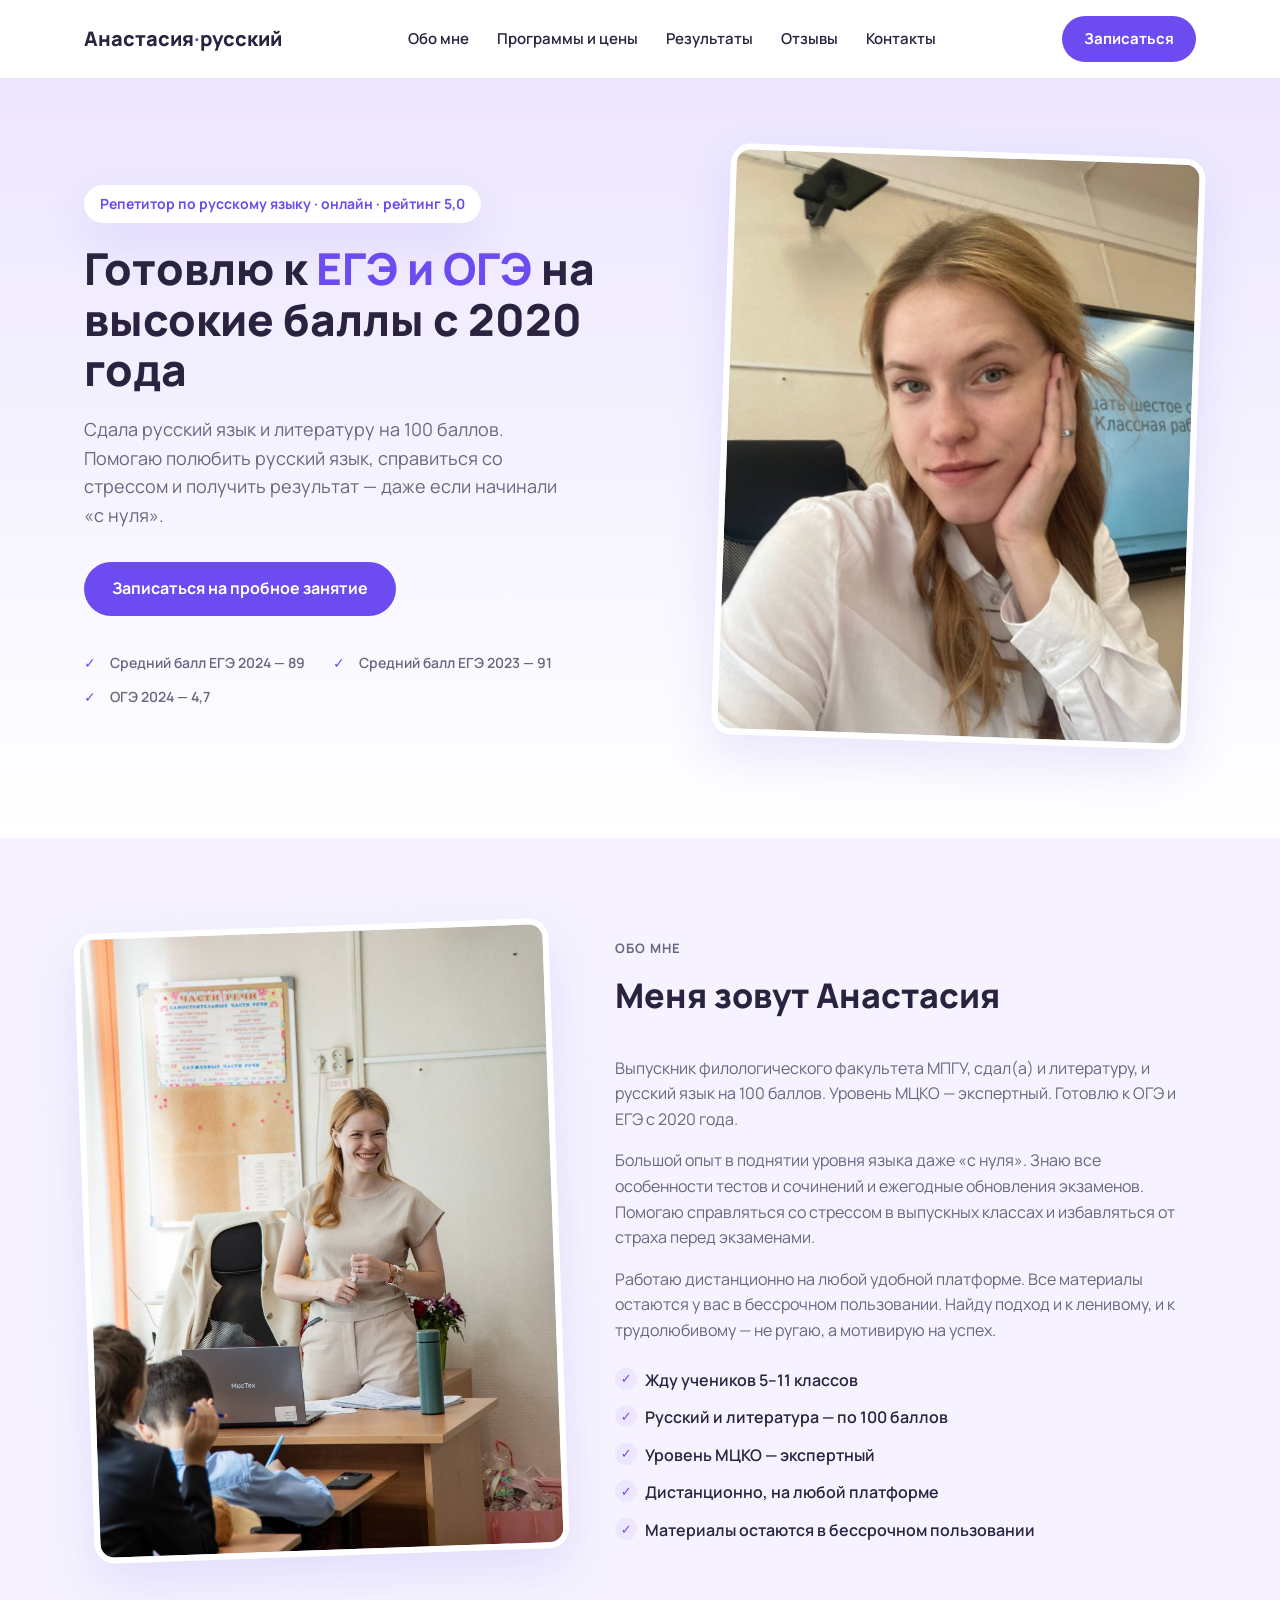
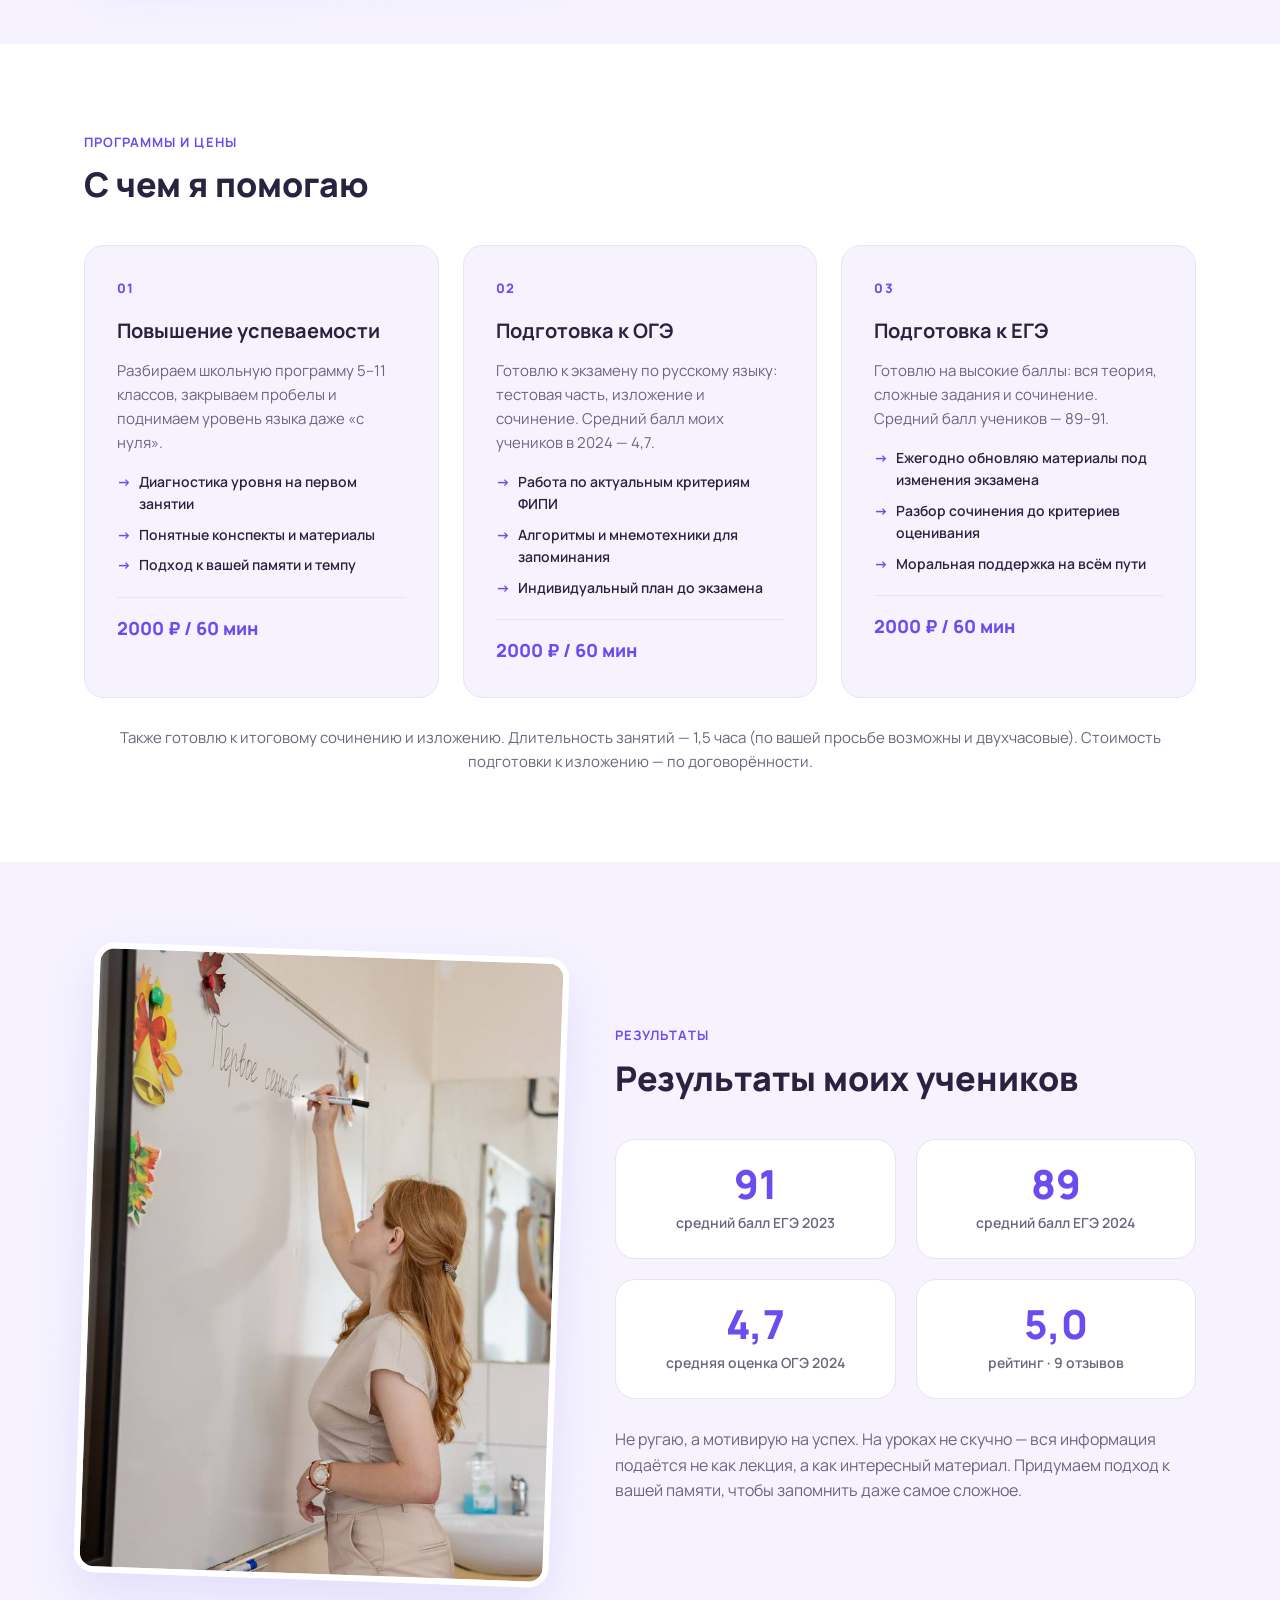
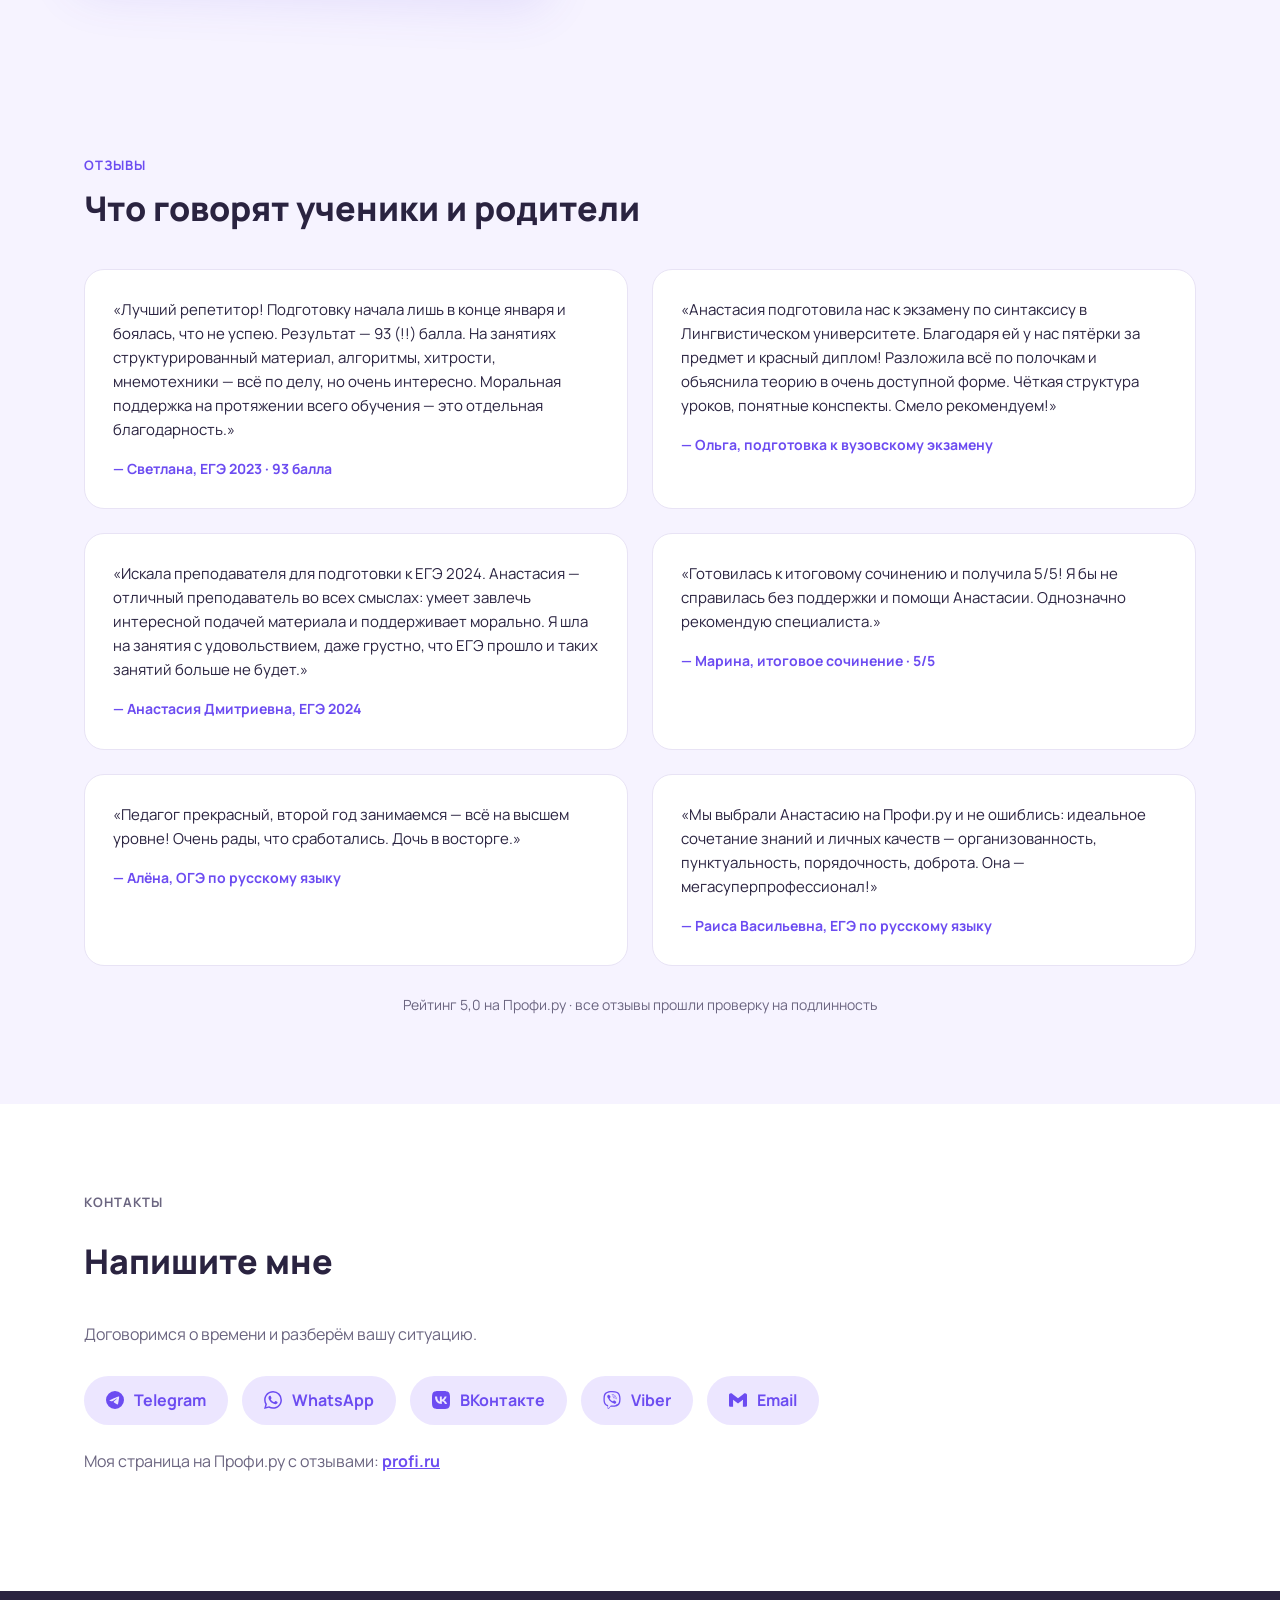
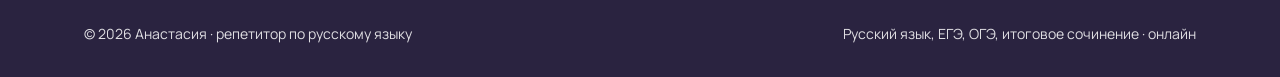
==== index.html @ 27f2a9aa "Replace contact form with messenger links with icons" ====
<!DOCTYPE html>
<html lang="ru">
<head>
  <meta charset="UTF-8">
  <meta name="viewport" content="width=device-width, initial-scale=1.0">
  <title>Анастасия — репетитор по русскому языку онлайн</title>
  <meta name="description" content="Репетитор по русскому языку онлайн. Подготовка к ЕГЭ и ОГЭ, повышение успеваемости, итоговое сочинение. Средний балл учеников на ЕГЭ — 89–91.">
  <link rel="stylesheet" href="style.css">
  <link rel="preconnect" href="https://fonts.googleapis.com">
  <link rel="preconnect" href="https://fonts.gstatic.com" crossorigin>
  <link href="https://fonts.googleapis.com/css2?family=Manrope:wght@400;500;600;700;800&display=swap" rel="stylesheet">
</head>
<body>

  <header class="header">
    <div class="container header__inner">
      <a href="#hero" class="logo">Анастасия<span>·</span>русский</a>
      <nav class="nav">
        <a href="#about" class="nav__link">Обо мне</a>
        <a href="#services" class="nav__link">Программы и цены</a>
        <a href="#results" class="nav__link">Результаты</a>
        <a href="#reviews" class="nav__link">Отзывы</a>
        <a href="#contacts" class="nav__link">Контакты</a>
      </nav>
      <a href="#contacts" class="btn btn--small">Записаться</a>
    </div>
  </header>

  <section class="hero" id="hero">
    <div class="container hero__inner">
      <div class="hero__content">
        <p class="hero__badge">Репетитор по русскому языку · онлайн · рейтинг 5,0</p>
        <h1 class="hero__title">Готовлю к <span>ЕГЭ и ОГЭ</span> на высокие баллы с 2020 года</h1>
        <p class="hero__subtitle">Сдала русский язык и литературу на 100 баллов. Помогаю полюбить русский язык, справиться со стрессом и получить результат — даже если начинали «с нуля».</p>
        <div class="hero__actions">
          <a href="#contacts" class="btn">Записаться на пробное занятие</a>
        </div>
        <ul class="hero__facts">
          <li>Средний балл ЕГЭ 2024 — 89</li>
          <li>Средний балл ЕГЭ 2023 — 91</li>
          <li>ОГЭ 2024 — 4,7</li>
        </ul>
      </div>
      <div class="hero__photo">
        <div class="hero__photo-frame">
          <img src="photo_2025-09-27_08-32-14.jpg" alt="Фото репетитора по русскому языку Анастасии">
        </div>
      </div>
    </div>
  </section>

  <section class="about" id="about">
    <div class="container about__inner">
      <figure class="about__photo">
        <img src="photo_2025-09-18_18-58-26.jpg" alt="Фото репетитора по русскому языку Анастасии">
      </figure>
      <div class="about__text">
        <p class="section-label">Обо мне</p>
        <h2 class="section-title">Меня зовут Анастасия</h2>
        <p>Выпускник филологического факультета МПГУ, сдал(а) и литературу, и русский язык на 100 баллов. Уровень МЦКО — экспертный. Готовлю к ОГЭ и ЕГЭ с 2020 года.</p>
        <p>Большой опыт в поднятии уровня языка даже «с нуля». Знаю все особенности тестов и сочинений и ежегодные обновления экзаменов. Помогаю справляться со стрессом в выпускных классах и избавляться от страха перед экзаменами.</p>
        <p>Работаю дистанционно на любой удобной платформе. Все материалы остаются у вас в бессрочном пользовании. Найду подход и к ленивому, и к трудолюбивому — не ругаю, а мотивирую на успех.</p>
        <ul class="about__list">
          <li>Жду учеников 5–11 классов</li>
          <li>Русский и литература — по 100 баллов</li>
          <li>Уровень МЦКО — экспертный</li>
          <li>Дистанционно, на любой платформе</li>
          <li>Материалы остаются в бессрочном пользовании</li>
        </ul>
      </div>
    </div>
  </section>

  <section class="services" id="services">
    <div class="container">
      <p class="section-label">Программы и цены</p>
      <h2 class="section-title">С чем я помогаю</h2>
      <div class="services__grid">
        <article class="service-card">
          <div class="service-card__num">01</div>
          <h3>Повышение успеваемости</h3>
          <p>Разбираем школьную программу 5–11 классов, закрываем пробелы и поднимаем уровень языка даже «с нуля».</p>
          <ul>
            <li>Диагностика уровня на первом занятии</li>
            <li>Понятные конспекты и материалы</li>
            <li>Подход к вашей памяти и темпу</li>
          </ul>
          <div class="service-card__price">2000 ₽ / 60 мин</div>
        </article>
        <article class="service-card">
          <div class="service-card__num">02</div>
          <h3>Подготовка к ОГЭ</h3>
          <p>Готовлю к экзамену по русскому языку: тестовая часть, изложение и сочинение. Средний балл моих учеников в 2024 — 4,7.</p>
          <ul>
            <li>Работа по актуальным критериям ФИПИ</li>
            <li>Алгоритмы и мнемотехники для запоминания</li>
            <li>Индивидуальный план до экзамена</li>
          </ul>
          <div class="service-card__price">2000 ₽ / 60 мин</div>
        </article>
        <article class="service-card">
          <div class="service-card__num">03</div>
          <h3>Подготовка к ЕГЭ</h3>
          <p>Готовлю на высокие баллы: вся теория, сложные задания и сочинение. Средний балл учеников — 89–91.</p>
          <ul>
            <li>Ежегодно обновляю материалы под изменения экзамена</li>
            <li>Разбор сочинения до критериев оценивания</li>
            <li>Моральная поддержка на всём пути</li>
          </ul>
          <div class="service-card__price">2000 ₽ / 60 мин</div>
        </article>
      </div>
      <p class="services__note">Также готовлю к итоговому сочинению и изложению. Длительность занятий — 1,5 часа (по вашей просьбе возможны и двухчасовые). Стоимость подготовки к изложению — по договорённости.</p>
    </div>
  </section>

  <section class="results" id="results">
    <div class="container results__inner">
      <figure class="results__photo">
        <img src="photo_2025-09-18_18-58-25.jpg" alt="Фото репетитора по русскому языку Анастасии">
      </figure>
      <div class="results__content">
        <p class="section-label">Результаты</p>
        <h2 class="section-title">Результаты моих учеников</h2>
        <div class="results__stats">
          <div class="stat">
            <div class="stat__value">91</div>
            <div class="stat__label">средний балл ЕГЭ 2023</div>
          </div>
          <div class="stat">
            <div class="stat__value">89</div>
            <div class="stat__label">средний балл ЕГЭ 2024</div>
          </div>
          <div class="stat">
            <div class="stat__value">4,7</div>
            <div class="stat__label">средняя оценка ОГЭ 2024</div>
          </div>
          <div class="stat">
            <div class="stat__value">5,0</div>
            <div class="stat__label">рейтинг · 9 отзывов</div>
          </div>
        </div>
        <p class="results__text">Не ругаю, а мотивирую на успех. На уроках не скучно — вся информация подаётся не как лекция, а как интересный материал. Придумаем подход к вашей памяти, чтобы запомнить даже самое сложное.</p>
      </div>
    </div>
  </section>

  <section class="reviews" id="reviews">
    <div class="container">
      <p class="section-label">Отзывы</p>
      <h2 class="section-title">Что говорят ученики и родители</h2>
      <div class="reviews__grid">
        <blockquote class="review">
          <p>«Лучший репетитор! Подготовку начала лишь в конце января и боялась, что не успею. Результат — 93 (!!) балла. На занятиях структурированный материал, алгоритмы, хитрости, мнемотехники — всё по делу, но очень интересно. Моральная поддержка на протяжении всего обучения — это отдельная благодарность.»</p>
          <footer>— Светлана, ЕГЭ 2023 · 93 балла</footer>
        </blockquote>
        <blockquote class="review">
          <p>«Анастасия подготовила нас к экзамену по синтаксису в Лингвистическом университете. Благодаря ей у нас пятёрки за предмет и красный диплом! Разложила всё по полочкам и объяснила теорию в очень доступной форме. Чёткая структура уроков, понятные конспекты. Смело рекомендуем!»</p>
          <footer>— Ольга, подготовка к вузовскому экзамену</footer>
        </blockquote>
        <blockquote class="review">
          <p>«Искала преподавателя для подготовки к ЕГЭ 2024. Анастасия — отличный преподаватель во всех смыслах: умеет завлечь интересной подачей материала и поддерживает морально. Я шла на занятия с удовольствием, даже грустно, что ЕГЭ прошло и таких занятий больше не будет.»</p>
          <footer>— Анастасия Дмитриевна, ЕГЭ 2024</footer>
        </blockquote>
        <blockquote class="review">
          <p>«Готовилась к итоговому сочинению и получила 5/5! Я бы не справилась без поддержки и помощи Анастасии. Однозначно рекомендую специалиста.»</p>
          <footer>— Марина, итоговое сочинение · 5/5</footer>
        </blockquote>
        <blockquote class="review">
          <p>«Педагог прекрасный, второй год занимаемся — всё на высшем уровне! Очень рады, что сработались. Дочь в восторге.»</p>
          <footer>— Алёна, ОГЭ по русскому языку</footer>
        </blockquote>
        <blockquote class="review">
          <p>«Мы выбрали Анастасию на Профи.ру и не ошиблись: идеальное сочетание знаний и личных качеств — организованность, пунктуальность, порядочность, доброта. Она — мегасуперпрофессионал!»</p>
          <footer>— Раиса Васильевна, ЕГЭ по русскому языку</footer>
        </blockquote>
      </div>
      <p class="reviews__note">Рейтинг 5,0 на Профи.ру · все отзывы прошли проверку на подлинность</p>
    </div>
  </section>

  <section class="contacts" id="contacts">
    <div class="container contacts__inner">
      <div class="contacts__info">
        <p class="section-label">Контакты</p>
        <h2 class="section-title">Напишите мне</h2>
        <p>Договоримся о времени и разберём вашу ситуацию.</p>
        <div class="contacts__links">
          <a href="https://t.me/" class="contact-link" target="_blank" rel="noopener">
            <svg class="contact-link__icon" viewBox="0 0 24 24" aria-hidden="true"><path d="M11.944 0A12 12 0 0 0 0 12a12 12 0 0 0 12 12 12 12 0 0 0 12-12A12 12 0 0 0 12 0a12 12 0 0 0-.056 0zm4.962 7.224c.1-.002.321.023.465.14a.506.506 0 0 1 .171.325c.016.093.036.306.02.472-.18 1.898-.962 6.502-1.36 8.627-.168.9-.499 1.201-.82 1.23-.696.065-1.225-.46-1.9-.902-1.056-.693-1.653-1.124-2.678-1.8-1.185-.78-.417-1.21.258-1.91.177-.184 3.247-2.977 3.307-3.23.007-.032.014-.15-.056-.212s-.174-.041-.249-.024c-.106.024-1.793 1.14-5.061 3.345-.48.33-.913.49-1.302.48-.428-.008-1.252-.241-1.865-.44-.752-.245-1.349-.374-1.297-.789.027-.216.325-.437.893-.663 3.498-1.524 5.83-2.529 6.998-3.014 3.332-1.386 4.025-1.627 4.476-1.635z"/></svg>
            Telegram
          </a>
          <a href="https://wa.me/" class="contact-link" target="_blank" rel="noopener">
            <svg class="contact-link__icon" viewBox="0 0 24 24" aria-hidden="true"><path d="M17.472 14.382c-.297-.149-1.758-.867-2.03-.967-.273-.099-.471-.148-.67.15-.197.297-.767.966-.94 1.164-.173.199-.347.223-.644.075-.297-.15-1.255-.463-2.39-1.475-.883-.788-1.48-1.761-1.653-2.059-.173-.297-.018-.458.13-.606.134-.133.298-.347.446-.52.149-.174.198-.298.298-.497.099-.198.05-.371-.025-.52-.075-.149-.669-1.612-.916-2.207-.242-.579-.487-.5-.669-.51-.173-.008-.371-.01-.57-.01-.198 0-.52.074-.792.372-.272.297-1.04 1.016-1.04 2.479 0 1.462 1.065 2.875 1.213 3.074.149.198 2.096 3.2 5.077 4.487.709.306 1.262.489 1.694.625.712.227 1.36.195 1.871.118.571-.085 1.758-.719 2.006-1.413.248-.694.248-1.289.173-1.413-.074-.124-.272-.198-.57-.347m-5.421 7.403h-.004a9.87 9.87 0 0 1-5.031-1.378l-.361-.214-3.741.982.998-3.648-.235-.374a9.86 9.86 0 0 1-1.51-5.26c.001-5.45 4.436-9.884 9.888-9.884 2.64 0 5.122 1.03 6.988 2.898a9.825 9.825 0 0 1 2.893 6.994c-.003 5.45-4.437 9.884-9.885 9.884m8.413-18.297A11.815 11.815 0 0 0 12.05 0C5.495 0 .16 5.335.157 11.892c0 2.096.547 4.142 1.588 5.945L.057 24l6.305-1.654a11.882 11.882 0 0 0 5.683 1.448h.005c6.554 0 11.89-5.335 11.893-11.893a11.821 11.821 0 0 0-3.48-8.413Z"/></svg>
            WhatsApp
          </a>
          <a href="https://vk.me/" class="contact-link" target="_blank" rel="noopener">
            <svg class="contact-link__icon" viewBox="0 0 24 24" aria-hidden="true"><path d="m9.489.004.729-.003h3.564l.73.003.914.01.433.007.418.011.403.014.388.016.374.021.36.025.345.03.333.033c1.74.196 2.933.616 3.833 1.516.9.9 1.32 2.092 1.516 3.833l.034.333.029.346.025.36.02.373.025.588.012.41.013.644.009.915.004.98-.001 3.313-.003.73-.01.914-.007.433-.011.418-.014.403-.016.388-.021.374-.025.36-.03.345-.033.333c-.196 1.74-.616 2.933-1.516 3.833-.9.9-2.092 1.32-3.833 1.516l-.333.034-.346.029-.36.025-.373.02-.588.025-.41.012-.644.013-.915.009-.98.004-3.313-.001-.73-.003-.914-.01-.433-.007-.418-.011-.403-.014-.388-.016-.374-.021-.36-.025-.345-.03-.333-.033c-1.74-.196-2.933-.616-3.833-1.516-.9-.9-1.32-2.092-1.516-3.833l-.034-.333-.029-.346-.025-.36-.02-.373-.025-.588-.012-.41-.013-.644-.009-.915-.004-.98.001-3.313.003-.73.01-.914.007-.433.011-.418.014-.403.016-.388.021-.374.025-.36.03-.345.033-.333c.196-1.74.616-2.933 1.516-3.833.9-.9 2.092-1.32 3.833-1.516l.333-.034.346-.029.36-.025.373-.02.588-.025.41-.012.644-.013.915-.009ZM6.79 7.3H4.05c.13 6.24 3.25 9.99 8.72 9.99h.31v-3.57c2.01.2 3.53 1.67 4.14 3.57h2.84c-.78-2.84-2.83-4.41-4.11-5.01 1.28-.74 3.08-2.54 3.51-4.98h-2.58c-.56 1.98-2.22 3.78-3.8 3.95V7.3H10.5v6.92c-1.6-.4-3.62-2.34-3.71-6.92Z"/></svg>
            ВКонтакте
          </a>
          <a href="https://viber.click/" class="contact-link" target="_blank" rel="noopener">
            <svg class="contact-link__icon" viewBox="0 0 24 24" aria-hidden="true"><path d="M11.4 0C9.473.028 5.333.344 3.02 2.467 1.302 4.187.696 6.7.633 9.817.57 12.933.488 18.776 6.12 20.36h.003l-.004 2.416s-.037.977.61 1.177c.777.242 1.234-.5 1.98-1.302.407-.44.972-1.084 1.397-1.58 3.85.326 6.812-.416 7.15-.525.776-.252 5.176-.816 5.892-6.657.74-6.02-.36-9.83-2.34-11.546-.596-.55-3.006-2.3-8.375-2.323 0 0-.395-.025-1.037-.017zm.058 1.693c.545-.004.88.017.88.017 4.542.02 6.717 1.388 7.222 1.846 1.675 1.435 2.53 4.868 1.906 9.897v.002c-.604 4.878-4.174 5.184-4.832 5.395-.28.09-2.882.737-6.153.524 0 0-2.436 2.94-3.197 3.704-.12.12-.26.167-.352.144-.13-.033-.166-.188-.165-.414l.02-4.018c-4.762-1.32-4.485-6.292-4.43-8.895.054-2.604.543-4.738 1.996-6.173 1.96-1.773 5.474-2.018 7.11-2.03zm.38 2.602c-.167 0-.303.135-.304.302 0 .167.133.303.3.305 1.624.01 2.946.537 4.028 1.592 1.073 1.046 1.62 2.468 1.633 4.334.002.167.14.3.307.3.166-.002.3-.138.3-.304-.014-1.984-.618-3.596-1.816-4.764-1.19-1.16-2.692-1.753-4.447-1.765zm-3.96.695c-.19-.032-.4.005-.616.117l-.01.002c-.43.247-.816.562-1.146.932-.002.004-.006.004-.008.008-.267.323-.42.638-.46.948-.008.046-.01.093-.007.14 0 .136.022.27.065.4l.013.01c.135.48.473 1.276 1.205 2.604.42.768.903 1.5 1.446 2.186.27.344.56.673.87.984l.132.132c.31.308.64.6.984.87.686.543 1.418 1.027 2.186 1.447 1.328.733 2.126 1.07 2.604 1.206l.01.014c.13.042.265.064.402.063.046.002.092 0 .138-.008.31-.036.627-.19.948-.46.004 0 .003-.002.008-.005.37-.33.683-.72.93-1.148l.003-.01c.225-.432.15-.842-.18-1.12-.004 0-.698-.58-1.037-.83-.36-.255-.73-.492-1.113-.71-.51-.285-1.032-.106-1.248.174l-.447.564c-.23.283-.657.246-.657.246-3.12-.796-3.955-3.955-3.955-3.955s-.037-.426.248-.656l.563-.448c.277-.215.456-.737.17-1.248-.217-.383-.454-.756-.71-1.115-.25-.34-.826-1.033-.83-1.035-.137-.165-.31-.265-.502-.297zm4.49.88c-.158.002-.29.124-.3.282-.01.167.115.312.282.324 1.16.085 2.017.466 2.645 1.15.63.688.93 1.524.906 2.57-.002.168.13.306.3.31.166.003.305-.13.31-.297.025-1.175-.334-2.193-1.067-2.994-.74-.81-1.777-1.253-3.05-1.346h-.024zm.463 1.63c-.16.002-.29.127-.3.287-.008.167.12.31.288.32.523.028.875.175 1.113.422.24.245.388.62.416 1.164.01.167.15.295.318.287.167-.008.295-.15.287-.317-.03-.644-.215-1.178-.58-1.557-.367-.378-.893-.574-1.52-.607h-.018z"/></svg>
            Viber
          </a>
          <a href="mailto:" class="contact-link">
            <svg class="contact-link__icon" viewBox="0 0 24 24" aria-hidden="true"><path d="M24 5.457v13.909c0 .904-.732 1.636-1.636 1.636h-3.819V11.73L12 16.64l-6.545-4.91v9.273H1.636A1.636 1.636 0 0 1 0 19.366V5.457c0-2.023 2.309-3.178 3.927-1.964L5.455 4.64 12 9.548l6.545-4.91 1.528-1.145C21.69 2.28 24 3.434 24 5.457z"/></svg>
            Email
          </a>
        </div>
        <p class="contacts__profi">Моя страница на Профи.ру с отзывами: <a href="#" target="_blank" rel="noopener">profi.ru</a></p>
      </div>
    </div>
  </section>

  <footer class="footer">
    <div class="container footer__inner">
      <p>© 2026 Анастасия · репетитор по русскому языку</p>
      <p>Русский язык, ЕГЭ, ОГЭ, итоговое сочинение · онлайн</p>
    </div>
  </footer>

</body>
</html>
---- style.css ----
:root {
  --bg: #ffffff;
  --bg-soft: #f6f3ff;
  --ink: #2a2340;
  --muted: #6b6580;
  --accent: #6c4cf1;
  --accent-dark: #5a3fe0;
  --accent-soft: #ece6ff;
  --line: #e8e3f5;
  --radius: 20px;
  --shadow: 0 20px 50px rgba(90, 63, 224, 0.12);
}

* {
  margin: 0;
  padding: 0;
  box-sizing: border-box;
}

html {
  scroll-behavior: smooth;
}

body {
  font-family: "Manrope", system-ui, sans-serif;
  color: var(--ink);
  background: var(--bg);
  line-height: 1.6;
  -webkit-font-smoothing: antialiased;
}

.container {
  max-width: 1160px;
  margin: 0 auto;
  padding: 0 24px;
}

/* ---------- Buttons ---------- */

.btn {
  display: inline-block;
  background: var(--accent);
  color: #fff;
  text-decoration: none;
  font-weight: 700;
  font-size: 16px;
  padding: 14px 28px;
  border-radius: 999px;
  border: none;
  cursor: pointer;
  transition: background 0.2s ease, transform 0.2s ease;
}

.btn:hover {
  background: var(--accent-dark);
  transform: translateY(-2px);
}

.btn--small {
  padding: 11px 22px;
  font-size: 15px;
}

.btn--ghost {
  background: transparent;
  color: var(--accent);
  box-shadow: inset 0 0 0 2px var(--accent);
}

.btn--ghost:hover {
  background: var(--accent-soft);
}

/* ---------- Header ---------- */

.header {
  position: sticky;
  top: 0;
  z-index: 100;
  background: rgba(255, 255, 255, 0.9);
  backdrop-filter: blur(10px);
  border-bottom: 1px solid var(--line);
}

.header__inner {
  display: flex;
  align-items: center;
  justify-content: space-between;
  gap: 24px;
  padding-top: 16px;
  padding-bottom: 16px;
}

.logo {
  font-weight: 800;
  font-size: 20px;
  text-decoration: none;
  color: var(--ink);
}

.logo span {
  color: var(--accent);
}

.nav {
  display: flex;
  gap: 28px;
}

.nav__link {
  text-decoration: none;
  color: var(--ink);
  font-weight: 600;
  font-size: 15px;
  transition: color 0.2s ease;
}

.nav__link:hover {
  color: var(--accent);
}

/* ---------- Hero ---------- */

.hero {
  padding: 72px 0 96px;
  background: linear-gradient(180deg, var(--accent-soft) 0%, var(--bg) 100%);
  overflow: hidden;
}

.hero__inner {
  display: grid;
  grid-template-columns: 1.1fr 0.9fr;
  gap: 56px;
  align-items: center;
}

.hero__badge {
  display: inline-block;
  background: #fff;
  color: var(--accent);
  font-weight: 700;
  font-size: 14px;
  padding: 8px 16px;
  border-radius: 999px;
  margin-bottom: 20px;
  box-shadow: var(--shadow);
}

.hero__title {
  font-size: 44px;
  line-height: 1.15;
  font-weight: 800;
  margin-bottom: 20px;
}

.hero__title span {
  color: var(--accent);
}

.hero__subtitle {
  font-size: 18px;
  color: var(--muted);
  max-width: 480px;
  margin-bottom: 32px;
}

.hero__actions {
  display: flex;
  gap: 16px;
  flex-wrap: wrap;
  margin-bottom: 36px;
}

.hero__facts {
  list-style: none;
  display: flex;
  flex-wrap: wrap;
  gap: 12px 28px;
}

.hero__facts li {
  font-size: 14px;
  font-weight: 600;
  color: var(--muted);
  position: relative;
  padding-left: 26px;
}

.hero__facts li::before {
  content: "✓";
  position: absolute;
  left: 0;
  color: var(--accent);
  font-weight: 800;
}

.hero__photo-frame {
  border-radius: var(--radius);
  overflow: hidden;
  box-shadow: var(--shadow);
  border: 6px solid #fff;
  transform: rotate(2deg);
}

.hero__photo-frame img {
  display: block;
  width: 100%;
  height: 100%;
  object-fit: cover;
  aspect-ratio: 4 / 5;
}

/* ---------- Sections ---------- */

section {
  padding: 88px 0;
}

.section-label {
  color: var(--accent);
  font-weight: 700;
  text-transform: uppercase;
  letter-spacing: 0.08em;
  font-size: 13px;
  margin-bottom: 12px;
}

.section-title {
  font-size: 34px;
  font-weight: 800;
  line-height: 1.2;
  margin-bottom: 40px;
}

/* ---------- About ---------- */

.about {
  background: var(--bg-soft);
}

.about__inner {
  display: grid;
  grid-template-columns: 0.9fr 1.1fr;
  gap: 56px;
  align-items: center;
}

.about__photo {
  margin: 0;
  border-radius: var(--radius);
  overflow: hidden;
  box-shadow: var(--shadow);
  border: 6px solid #fff;
  transform: rotate(-2deg);
}

.about__photo img {
  display: block;
  width: 100%;
  height: 100%;
  object-fit: cover;
  aspect-ratio: 3 / 4;
}

.about__text p {
  color: var(--muted);
  margin-bottom: 16px;
  max-width: 640px;
}

.about__list {
  list-style: none;
  margin-top: 24px;
  display: grid;
  gap: 12px;
}

.about__list li {
  font-weight: 600;
  position: relative;
  padding-left: 30px;
}

.about__list li::before {
  content: "✓";
  position: absolute;
  left: 0;
  top: 0;
  width: 22px;
  height: 22px;
  border-radius: 50%;
  background: var(--accent-soft);
  color: var(--accent);
  font-weight: 800;
  font-size: 13px;
  display: flex;
  align-items: center;
  justify-content: center;
}

/* ---------- Services ---------- */

.services__grid {
  display: grid;
  grid-template-columns: repeat(3, 1fr);
  gap: 24px;
}

.service-card {
  background: var(--bg-soft);
  border: 1px solid var(--line);
  border-radius: var(--radius);
  padding: 32px;
  transition: transform 0.25s ease, box-shadow 0.25s ease;
}

.service-card:hover {
  transform: translateY(-6px);
  box-shadow: var(--shadow);
}

.service-card__num {
  font-size: 13px;
  font-weight: 800;
  color: var(--accent);
  letter-spacing: 0.1em;
  margin-bottom: 16px;
}

.service-card h3 {
  font-size: 20px;
  margin-bottom: 12px;
}

.service-card p {
  color: var(--muted);
  font-size: 15px;
  margin-bottom: 16px;
}

.service-card ul {
  list-style: none;
  display: grid;
  gap: 8px;
}

.service-card ul li {
  font-size: 14px;
  font-weight: 600;
  color: var(--ink);
  padding-left: 22px;
  position: relative;
}

.service-card ul li::before {
  content: "→";
  position: absolute;
  left: 0;
  color: var(--accent);
  font-weight: 800;
}

.service-card__price {
  margin-top: 20px;
  padding-top: 16px;
  border-top: 1px solid var(--line);
  font-size: 18px;
  font-weight: 800;
  color: var(--accent);
}

.services__note {
  margin-top: 28px;
  color: var(--muted);
  font-size: 15px;
  text-align: center;
}

/* ---------- Results ---------- */

.results {
  background: var(--bg-soft);
}

.results__inner {
  display: grid;
  grid-template-columns: 0.9fr 1.1fr;
  gap: 56px;
  align-items: center;
}

.results__photo {
  margin: 0;
  border-radius: var(--radius);
  overflow: hidden;
  box-shadow: var(--shadow);
  border: 6px solid #fff;
  transform: rotate(2deg);
}

.results__photo img {
  display: block;
  width: 100%;
  height: 100%;
  object-fit: cover;
  aspect-ratio: 3 / 4;
}

.results__stats {
  display: grid;
  grid-template-columns: repeat(2, 1fr);
  gap: 20px;
  margin-bottom: 28px;
}

.stat {
  background: #fff;
  border: 1px solid var(--line);
  border-radius: var(--radius);
  padding: 24px;
  text-align: center;
}

.stat__value {
  font-size: 40px;
  font-weight: 800;
  color: var(--accent);
  line-height: 1;
  margin-bottom: 8px;
}

.stat__label {
  font-size: 14px;
  font-weight: 600;
  color: var(--muted);
}

.results__text {
  color: var(--muted);
  max-width: 560px;
}

/* ---------- How ---------- */

.how__grid {
  display: grid;
  grid-template-columns: repeat(4, 1fr);
  gap: 24px;
}

.how__step {
  text-align: center;
  padding: 32px 20px;
  border-radius: var(--radius);
  border: 1px solid var(--line);
  transition: box-shadow 0.25s ease;
}

.how__step:hover {
  box-shadow: var(--shadow);
}

.how__icon {
  width: 56px;
  height: 56px;
  margin: 0 auto 20px;
  border-radius: 50%;
  background: var(--accent-soft);
  color: var(--accent);
  font-weight: 800;
  font-size: 20px;
  display: flex;
  align-items: center;
  justify-content: center;
}

.how__step h3 {
  font-size: 18px;
  margin-bottom: 10px;
}

.how__step p {
  color: var(--muted);
  font-size: 14px;
}

/* ---------- Gallery ---------- */

.gallery__grid {
  display: grid;
  grid-template-columns: repeat(3, 1fr);
  gap: 24px;
}

/* ---------- Reviews ---------- */

.reviews {
  background: var(--bg-soft);
}

.reviews__grid {
  display: grid;
  grid-template-columns: repeat(2, 1fr);
  gap: 24px;
}

.review {
  background: #fff;
  border-radius: var(--radius);
  padding: 28px;
  border: 1px solid var(--line);
}

.review p {
  font-size: 15px;
  margin-bottom: 16px;
}

.review footer {
  font-size: 14px;
  font-weight: 700;
  color: var(--accent);
}

.reviews__note {
  margin-top: 28px;
  color: var(--muted);
  font-size: 14px;
  text-align: center;
}

/* ---------- Contacts ---------- */

.contacts__inner {
  display: grid;
  grid-template-columns: 1fr;
  gap: 56px;
  align-items: start;
}

.contacts__info p {
  color: var(--muted);
  margin-bottom: 28px;
}

.contacts__links {
  display: flex;
  flex-wrap: wrap;
  gap: 14px;
}

.contact-link {
  display: inline-flex;
  align-items: center;
  gap: 10px;
  text-decoration: none;
  color: var(--accent);
  font-weight: 700;
  padding: 12px 22px;
  border-radius: 999px;
  background: var(--accent-soft);
  transition: background 0.2s ease;
}

.contact-link__icon {
  width: 18px;
  height: 18px;
  fill: currentColor;
  flex-shrink: 0;
}

.contact-link:hover {
  background: var(--line);
}

.contacts__profi {
  margin-top: 24px;
}

.contacts__profi a {
  color: var(--accent);
  font-weight: 700;
}

/* ---------- Footer ---------- */

.footer {
  background: var(--ink);
  color: #fff;
  padding: 32px 0;
}

.footer__inner {
  display: flex;
  justify-content: space-between;
  gap: 12px;
  flex-wrap: wrap;
  font-size: 14px;
  opacity: 0.85;
}

/* ---------- Responsive ---------- */

@media (max-width: 1024px) {
  .hero__inner,
  .about__inner,
  .results__inner,
  .contacts__inner {
    grid-template-columns: 1fr;
    gap: 40px;
  }

  .hero__photo-frame,
  .about__photo,
  .results__photo {
    max-width: 420px;
    margin: 0 auto;
  }

  .services__grid,
  .reviews__grid {
    grid-template-columns: 1fr;
  }

  .how__grid {
    grid-template-columns: repeat(2, 1fr);
  }
}

@media (max-width: 768px) {
  .nav {
    display: none;
  }

  .hero {
    padding: 48px 0 64px;
  }

  .hero__title {
    font-size: 32px;
  }

  section {
    padding: 64px 0;
  }

  .section-title {
    font-size: 28px;
  }

  .how__grid {
    grid-template-columns: 1fr;
  }

  .results__stats {
    grid-template-columns: 1fr 1fr;
  }
}
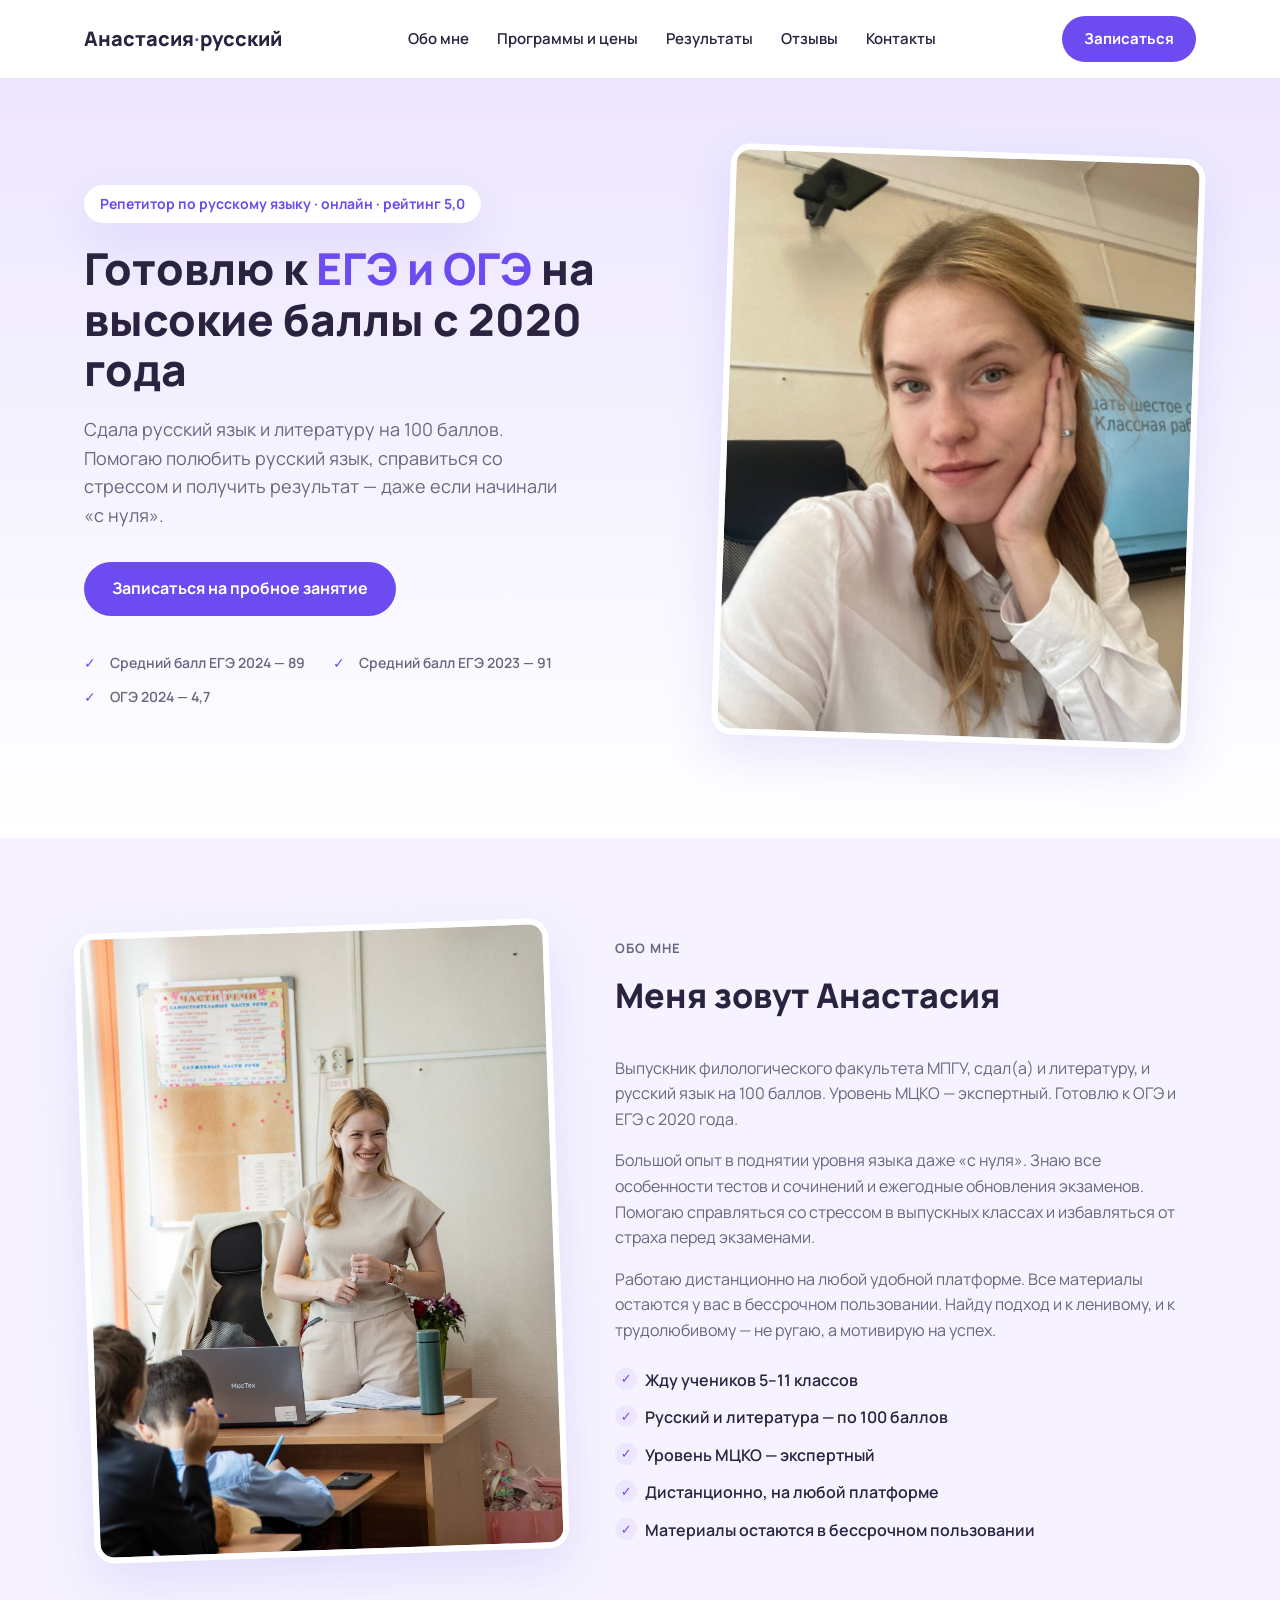
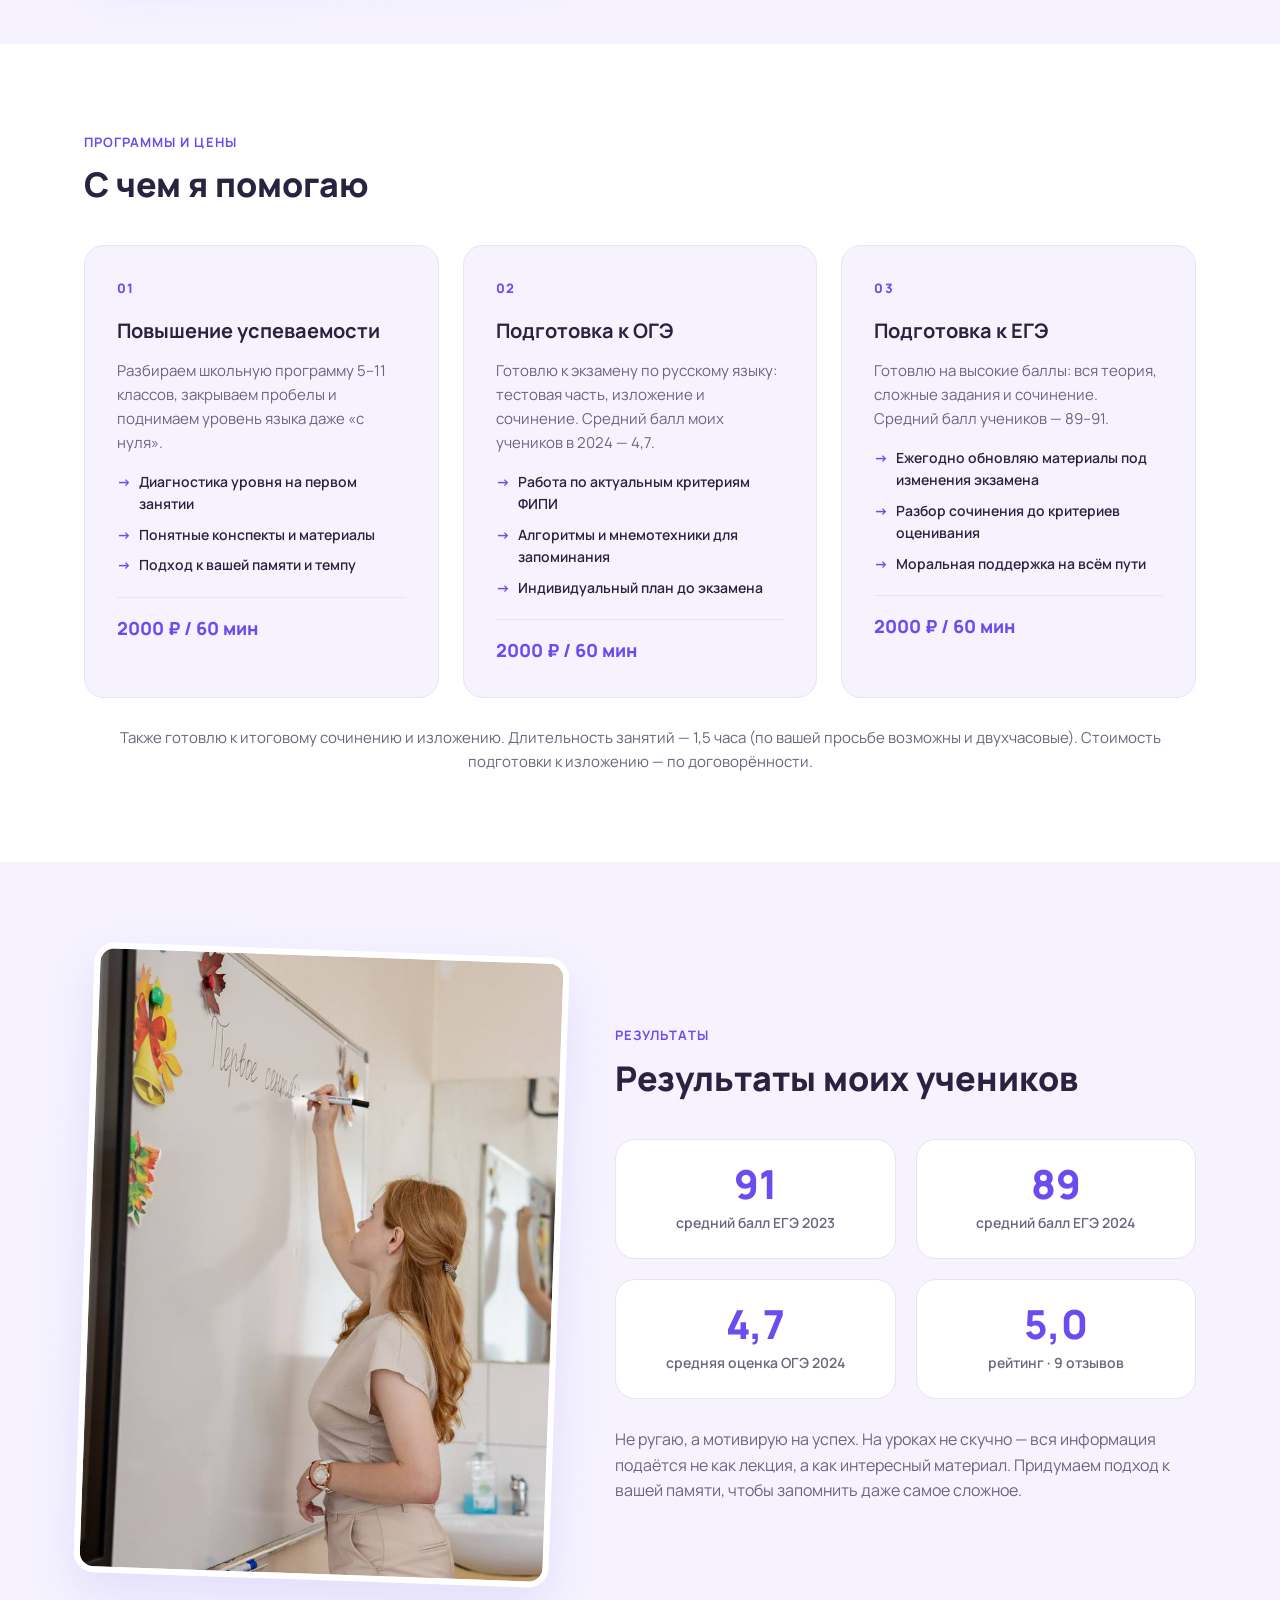
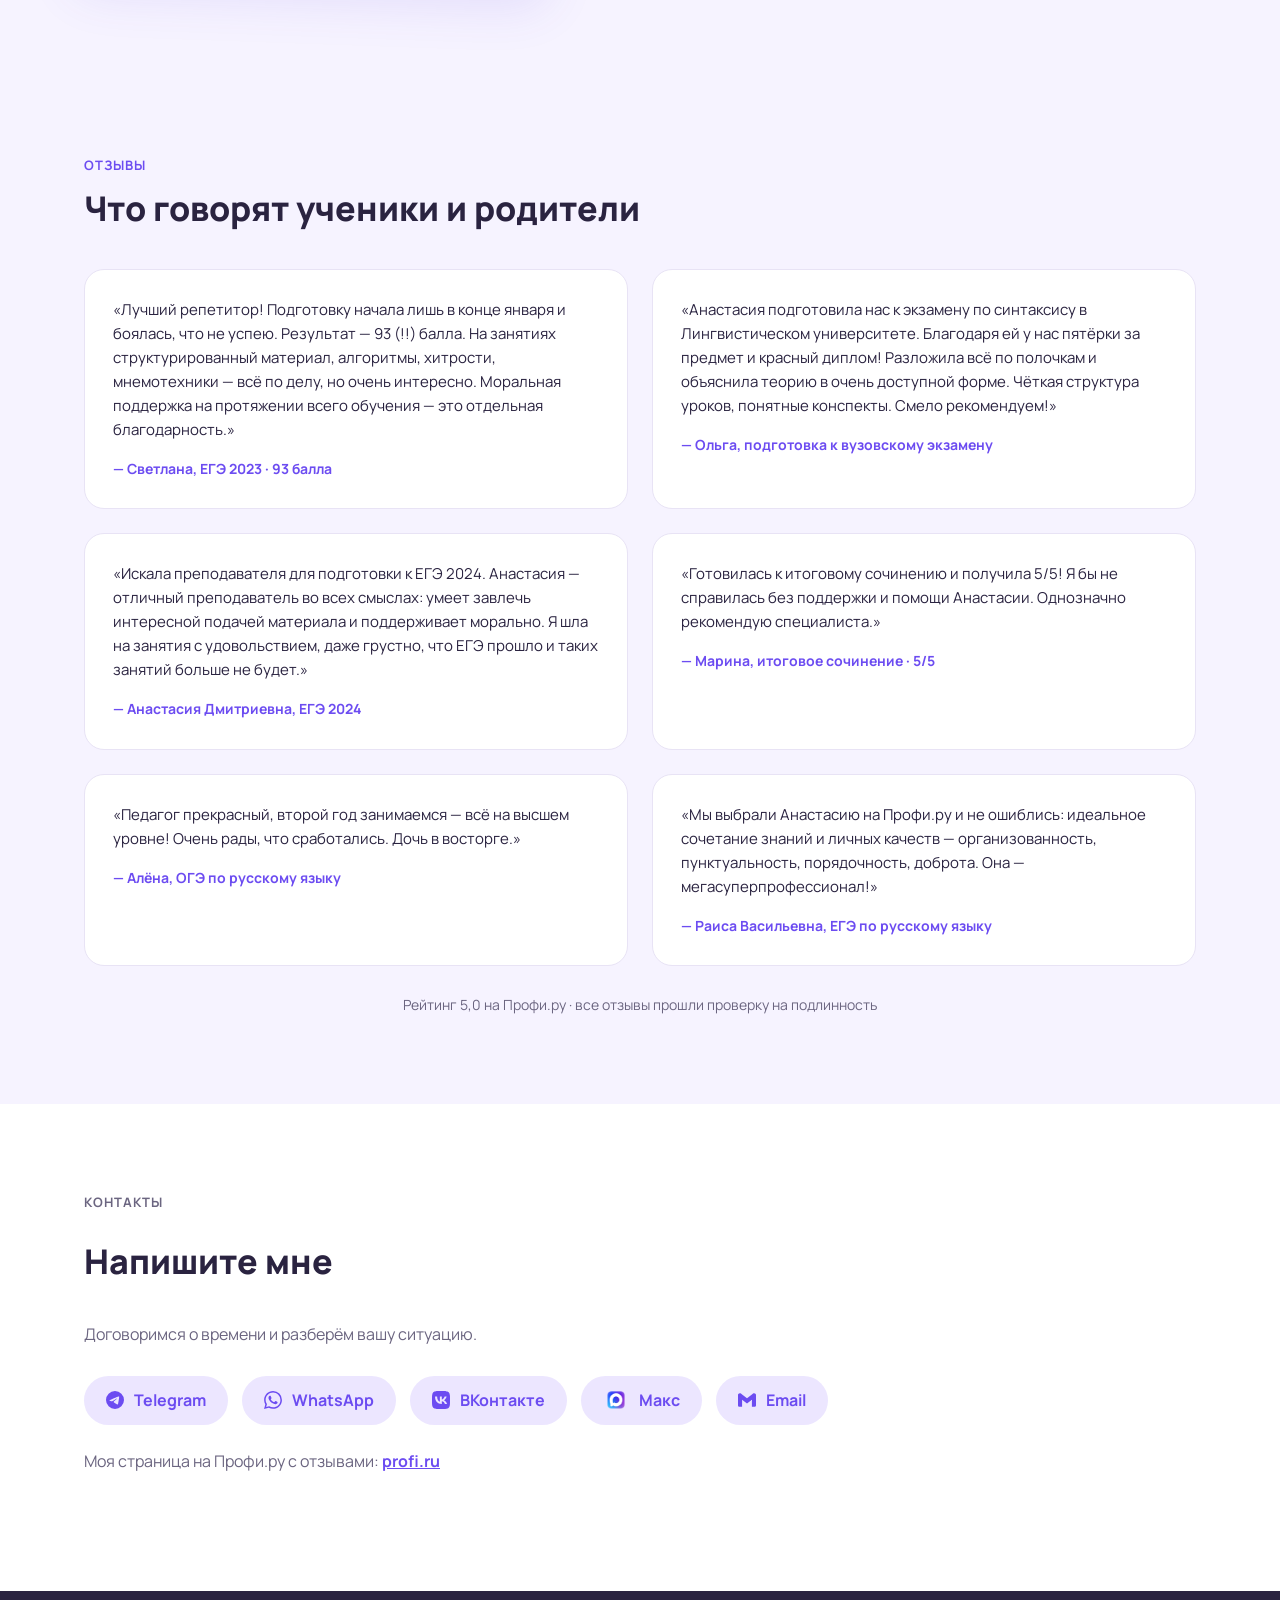
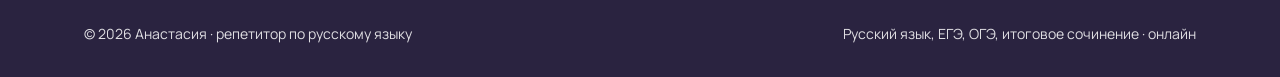
==== commit 434cf3f2: "Replace Viber with Max messenger, harden icon rendering" ====
--- a/index.html
+++ b/index.html
@@ -187,23 +187,23 @@
         <p>Договоримся о времени и разберём вашу ситуацию.</p>
         <div class="contacts__links">
           <a href="https://t.me/" class="contact-link" target="_blank" rel="noopener">
-            <svg class="contact-link__icon" viewBox="0 0 24 24" aria-hidden="true"><path d="M11.944 0A12 12 0 0 0 0 12a12 12 0 0 0 12 12 12 12 0 0 0 12-12A12 12 0 0 0 12 0a12 12 0 0 0-.056 0zm4.962 7.224c.1-.002.321.023.465.14a.506.506 0 0 1 .171.325c.016.093.036.306.02.472-.18 1.898-.962 6.502-1.36 8.627-.168.9-.499 1.201-.82 1.23-.696.065-1.225-.46-1.9-.902-1.056-.693-1.653-1.124-2.678-1.8-1.185-.78-.417-1.21.258-1.91.177-.184 3.247-2.977 3.307-3.23.007-.032.014-.15-.056-.212s-.174-.041-.249-.024c-.106.024-1.793 1.14-5.061 3.345-.48.33-.913.49-1.302.48-.428-.008-1.252-.241-1.865-.44-.752-.245-1.349-.374-1.297-.789.027-.216.325-.437.893-.663 3.498-1.524 5.83-2.529 6.998-3.014 3.332-1.386 4.025-1.627 4.476-1.635z"/></svg>
+            <svg class="contact-link__icon" width="18" height="18" fill="currentColor" viewBox="0 0 24 24" aria-hidden="true"><path d="M11.944 0A12 12 0 0 0 0 12a12 12 0 0 0 12 12 12 12 0 0 0 12-12A12 12 0 0 0 12 0a12 12 0 0 0-.056 0zm4.962 7.224c.1-.002.321.023.465.14a.506.506 0 0 1 .171.325c.016.093.036.306.02.472-.18 1.898-.962 6.502-1.36 8.627-.168.9-.499 1.201-.82 1.23-.696.065-1.225-.46-1.9-.902-1.056-.693-1.653-1.124-2.678-1.8-1.185-.78-.417-1.21.258-1.91.177-.184 3.247-2.977 3.307-3.23.007-.032.014-.15-.056-.212s-.174-.041-.249-.024c-.106.024-1.793 1.14-5.061 3.345-.48.33-.913.49-1.302.48-.428-.008-1.252-.241-1.865-.44-.752-.245-1.349-.374-1.297-.789.027-.216.325-.437.893-.663 3.498-1.524 5.83-2.529 6.998-3.014 3.332-1.386 4.025-1.627 4.476-1.635z"/></svg>
             Telegram
           </a>
           <a href="https://wa.me/" class="contact-link" target="_blank" rel="noopener">
-            <svg class="contact-link__icon" viewBox="0 0 24 24" aria-hidden="true"><path d="M17.472 14.382c-.297-.149-1.758-.867-2.03-.967-.273-.099-.471-.148-.67.15-.197.297-.767.966-.94 1.164-.173.199-.347.223-.644.075-.297-.15-1.255-.463-2.39-1.475-.883-.788-1.48-1.761-1.653-2.059-.173-.297-.018-.458.13-.606.134-.133.298-.347.446-.52.149-.174.198-.298.298-.497.099-.198.05-.371-.025-.52-.075-.149-.669-1.612-.916-2.207-.242-.579-.487-.5-.669-.51-.173-.008-.371-.01-.57-.01-.198 0-.52.074-.792.372-.272.297-1.04 1.016-1.04 2.479 0 1.462 1.065 2.875 1.213 3.074.149.198 2.096 3.2 5.077 4.487.709.306 1.262.489 1.694.625.712.227 1.36.195 1.871.118.571-.085 1.758-.719 2.006-1.413.248-.694.248-1.289.173-1.413-.074-.124-.272-.198-.57-.347m-5.421 7.403h-.004a9.87 9.87 0 0 1-5.031-1.378l-.361-.214-3.741.982.998-3.648-.235-.374a9.86 9.86 0 0 1-1.51-5.26c.001-5.45 4.436-9.884 9.888-9.884 2.64 0 5.122 1.03 6.988 2.898a9.825 9.825 0 0 1 2.893 6.994c-.003 5.45-4.437 9.884-9.885 9.884m8.413-18.297A11.815 11.815 0 0 0 12.05 0C5.495 0 .16 5.335.157 11.892c0 2.096.547 4.142 1.588 5.945L.057 24l6.305-1.654a11.882 11.882 0 0 0 5.683 1.448h.005c6.554 0 11.89-5.335 11.893-11.893a11.821 11.821 0 0 0-3.48-8.413Z"/></svg>
+            <svg class="contact-link__icon" width="18" height="18" fill="currentColor" viewBox="0 0 24 24" aria-hidden="true"><path d="M17.472 14.382c-.297-.149-1.758-.867-2.03-.967-.273-.099-.471-.148-.67.15-.197.297-.767.966-.94 1.164-.173.199-.347.223-.644.075-.297-.15-1.255-.463-2.39-1.475-.883-.788-1.48-1.761-1.653-2.059-.173-.297-.018-.458.13-.606.134-.133.298-.347.446-.52.149-.174.198-.298.298-.497.099-.198.05-.371-.025-.52-.075-.149-.669-1.612-.916-2.207-.242-.579-.487-.5-.669-.51-.173-.008-.371-.01-.57-.01-.198 0-.52.074-.792.372-.272.297-1.04 1.016-1.04 2.479 0 1.462 1.065 2.875 1.213 3.074.149.198 2.096 3.2 5.077 4.487.709.306 1.262.489 1.694.625.712.227 1.36.195 1.871.118.571-.085 1.758-.719 2.006-1.413.248-.694.248-1.289.173-1.413-.074-.124-.272-.198-.57-.347m-5.421 7.403h-.004a9.87 9.87 0 0 1-5.031-1.378l-.361-.214-3.741.982.998-3.648-.235-.374a9.86 9.86 0 0 1-1.51-5.26c.001-5.45 4.436-9.884 9.888-9.884 2.64 0 5.122 1.03 6.988 2.898a9.825 9.825 0 0 1 2.893 6.994c-.003 5.45-4.437 9.884-9.885 9.884m8.413-18.297A11.815 11.815 0 0 0 12.05 0C5.495 0 .16 5.335.157 11.892c0 2.096.547 4.142 1.588 5.945L.057 24l6.305-1.654a11.882 11.882 0 0 0 5.683 1.448h.005c6.554 0 11.89-5.335 11.893-11.893a11.821 11.821 0 0 0-3.48-8.413Z"/></svg>
             WhatsApp
           </a>
           <a href="https://vk.me/" class="contact-link" target="_blank" rel="noopener">
-            <svg class="contact-link__icon" viewBox="0 0 24 24" aria-hidden="true"><path d="m9.489.004.729-.003h3.564l.73.003.914.01.433.007.418.011.403.014.388.016.374.021.36.025.345.03.333.033c1.74.196 2.933.616 3.833 1.516.9.9 1.32 2.092 1.516 3.833l.034.333.029.346.025.36.02.373.025.588.012.41.013.644.009.915.004.98-.001 3.313-.003.73-.01.914-.007.433-.011.418-.014.403-.016.388-.021.374-.025.36-.03.345-.033.333c-.196 1.74-.616 2.933-1.516 3.833-.9.9-2.092 1.32-3.833 1.516l-.333.034-.346.029-.36.025-.373.02-.588.025-.41.012-.644.013-.915.009-.98.004-3.313-.001-.73-.003-.914-.01-.433-.007-.418-.011-.403-.014-.388-.016-.374-.021-.36-.025-.345-.03-.333-.033c-1.74-.196-2.933-.616-3.833-1.516-.9-.9-1.32-2.092-1.516-3.833l-.034-.333-.029-.346-.025-.36-.02-.373-.025-.588-.012-.41-.013-.644-.009-.915-.004-.98.001-3.313.003-.73.01-.914.007-.433.011-.418.014-.403.016-.388.021-.374.025-.36.03-.345.033-.333c.196-1.74.616-2.933 1.516-3.833.9-.9 2.092-1.32 3.833-1.516l.333-.034.346-.029.36-.025.373-.02.588-.025.41-.012.644-.013.915-.009ZM6.79 7.3H4.05c.13 6.24 3.25 9.99 8.72 9.99h.31v-3.57c2.01.2 3.53 1.67 4.14 3.57h2.84c-.78-2.84-2.83-4.41-4.11-5.01 1.28-.74 3.08-2.54 3.51-4.98h-2.58c-.56 1.98-2.22 3.78-3.8 3.95V7.3H10.5v6.92c-1.6-.4-3.62-2.34-3.71-6.92Z"/></svg>
+            <svg class="contact-link__icon" width="18" height="18" fill="currentColor" viewBox="0 0 24 24" aria-hidden="true"><path d="m9.489.004.729-.003h3.564l.73.003.914.01.433.007.418.011.403.014.388.016.374.021.36.025.345.03.333.033c1.74.196 2.933.616 3.833 1.516.9.9 1.32 2.092 1.516 3.833l.034.333.029.346.025.36.02.373.025.588.012.41.013.644.009.915.004.98-.001 3.313-.003.73-.01.914-.007.433-.011.418-.014.403-.016.388-.021.374-.025.36-.03.345-.033.333c-.196 1.74-.616 2.933-1.516 3.833-.9.9-2.092 1.32-3.833 1.516l-.333.034-.346.029-.36.025-.373.02-.588.025-.41.012-.644.013-.915.009-.98.004-3.313-.001-.73-.003-.914-.01-.433-.007-.418-.011-.403-.014-.388-.016-.374-.021-.36-.025-.345-.03-.333-.033c-1.74-.196-2.933-.616-3.833-1.516-.9-.9-1.32-2.092-1.516-3.833l-.034-.333-.029-.346-.025-.36-.02-.373-.025-.588-.012-.41-.013-.644-.009-.915-.004-.98.001-3.313.003-.73.01-.914.007-.433.011-.418.014-.403.016-.388.021-.374.025-.36.03-.345.033-.333c.196-1.74.616-2.933 1.516-3.833.9-.9 2.092-1.32 3.833-1.516l.333-.034.346-.029.36-.025.373-.02.588-.025.41-.012.644-.013.915-.009ZM6.79 7.3H4.05c.13 6.24 3.25 9.99 8.72 9.99h.31v-3.57c2.01.2 3.53 1.67 4.14 3.57h2.84c-.78-2.84-2.83-4.41-4.11-5.01 1.28-.74 3.08-2.54 3.51-4.98h-2.58c-.56 1.98-2.22 3.78-3.8 3.95V7.3H10.5v6.92c-1.6-.4-3.62-2.34-3.71-6.92Z"/></svg>
             ВКонтакте
           </a>
-          <a href="https://viber.click/" class="contact-link" target="_blank" rel="noopener">
-            <svg class="contact-link__icon" viewBox="0 0 24 24" aria-hidden="true"><path d="M11.4 0C9.473.028 5.333.344 3.02 2.467 1.302 4.187.696 6.7.633 9.817.57 12.933.488 18.776 6.12 20.36h.003l-.004 2.416s-.037.977.61 1.177c.777.242 1.234-.5 1.98-1.302.407-.44.972-1.084 1.397-1.58 3.85.326 6.812-.416 7.15-.525.776-.252 5.176-.816 5.892-6.657.74-6.02-.36-9.83-2.34-11.546-.596-.55-3.006-2.3-8.375-2.323 0 0-.395-.025-1.037-.017zm.058 1.693c.545-.004.88.017.88.017 4.542.02 6.717 1.388 7.222 1.846 1.675 1.435 2.53 4.868 1.906 9.897v.002c-.604 4.878-4.174 5.184-4.832 5.395-.28.09-2.882.737-6.153.524 0 0-2.436 2.94-3.197 3.704-.12.12-.26.167-.352.144-.13-.033-.166-.188-.165-.414l.02-4.018c-4.762-1.32-4.485-6.292-4.43-8.895.054-2.604.543-4.738 1.996-6.173 1.96-1.773 5.474-2.018 7.11-2.03zm.38 2.602c-.167 0-.303.135-.304.302 0 .167.133.303.3.305 1.624.01 2.946.537 4.028 1.592 1.073 1.046 1.62 2.468 1.633 4.334.002.167.14.3.307.3.166-.002.3-.138.3-.304-.014-1.984-.618-3.596-1.816-4.764-1.19-1.16-2.692-1.753-4.447-1.765zm-3.96.695c-.19-.032-.4.005-.616.117l-.01.002c-.43.247-.816.562-1.146.932-.002.004-.006.004-.008.008-.267.323-.42.638-.46.948-.008.046-.01.093-.007.14 0 .136.022.27.065.4l.013.01c.135.48.473 1.276 1.205 2.604.42.768.903 1.5 1.446 2.186.27.344.56.673.87.984l.132.132c.31.308.64.6.984.87.686.543 1.418 1.027 2.186 1.447 1.328.733 2.126 1.07 2.604 1.206l.01.014c.13.042.265.064.402.063.046.002.092 0 .138-.008.31-.036.627-.19.948-.46.004 0 .003-.002.008-.005.37-.33.683-.72.93-1.148l.003-.01c.225-.432.15-.842-.18-1.12-.004 0-.698-.58-1.037-.83-.36-.255-.73-.492-1.113-.71-.51-.285-1.032-.106-1.248.174l-.447.564c-.23.283-.657.246-.657.246-3.12-.796-3.955-3.955-3.955-3.955s-.037-.426.248-.656l.563-.448c.277-.215.456-.737.17-1.248-.217-.383-.454-.756-.71-1.115-.25-.34-.826-1.033-.83-1.035-.137-.165-.31-.265-.502-.297zm4.49.88c-.158.002-.29.124-.3.282-.01.167.115.312.282.324 1.16.085 2.017.466 2.645 1.15.63.688.93 1.524.906 2.57-.002.168.13.306.3.31.166.003.305-.13.31-.297.025-1.175-.334-2.193-1.067-2.994-.74-.81-1.777-1.253-3.05-1.346h-.024zm.463 1.63c-.16.002-.29.127-.3.287-.008.167.12.31.288.32.523.028.875.175 1.113.422.24.245.388.62.416 1.164.01.167.15.295.318.287.167-.008.295-.15.287-.317-.03-.644-.215-1.178-.58-1.557-.367-.378-.893-.574-1.52-.607h-.018z"/></svg>
-            Viber
+          <a href="https://max.ru/" class="contact-link" target="_blank" rel="noopener">
+            <img class="contact-link__logo" src="big_logo_fab6eaa89b.png" alt="Макс">
+            Макс
           </a>
           <a href="mailto:" class="contact-link">
-            <svg class="contact-link__icon" viewBox="0 0 24 24" aria-hidden="true"><path d="M24 5.457v13.909c0 .904-.732 1.636-1.636 1.636h-3.819V11.73L12 16.64l-6.545-4.91v9.273H1.636A1.636 1.636 0 0 1 0 19.366V5.457c0-2.023 2.309-3.178 3.927-1.964L5.455 4.64 12 9.548l6.545-4.91 1.528-1.145C21.69 2.28 24 3.434 24 5.457z"/></svg>
+            <svg class="contact-link__icon" width="18" height="18" fill="currentColor" viewBox="0 0 24 24" aria-hidden="true"><path d="M24 5.457v13.909c0 .904-.732 1.636-1.636 1.636h-3.819V11.73L12 16.64l-6.545-4.91v9.273H1.636A1.636 1.636 0 0 1 0 19.366V5.457c0-2.023 2.309-3.178 3.927-1.964L5.455 4.64 12 9.548l6.545-4.91 1.528-1.145C21.69 2.28 24 3.434 24 5.457z"/></svg>
             Email
           </a>
         </div>
--- a/style.css
+++ b/style.css
@@ -569,6 +569,12 @@
   flex-shrink: 0;
 }
 
+.contact-link__logo {
+  height: 18px;
+  width: auto;
+  flex-shrink: 0;
+}
+
 .contact-link:hover {
   background: var(--line);
 }
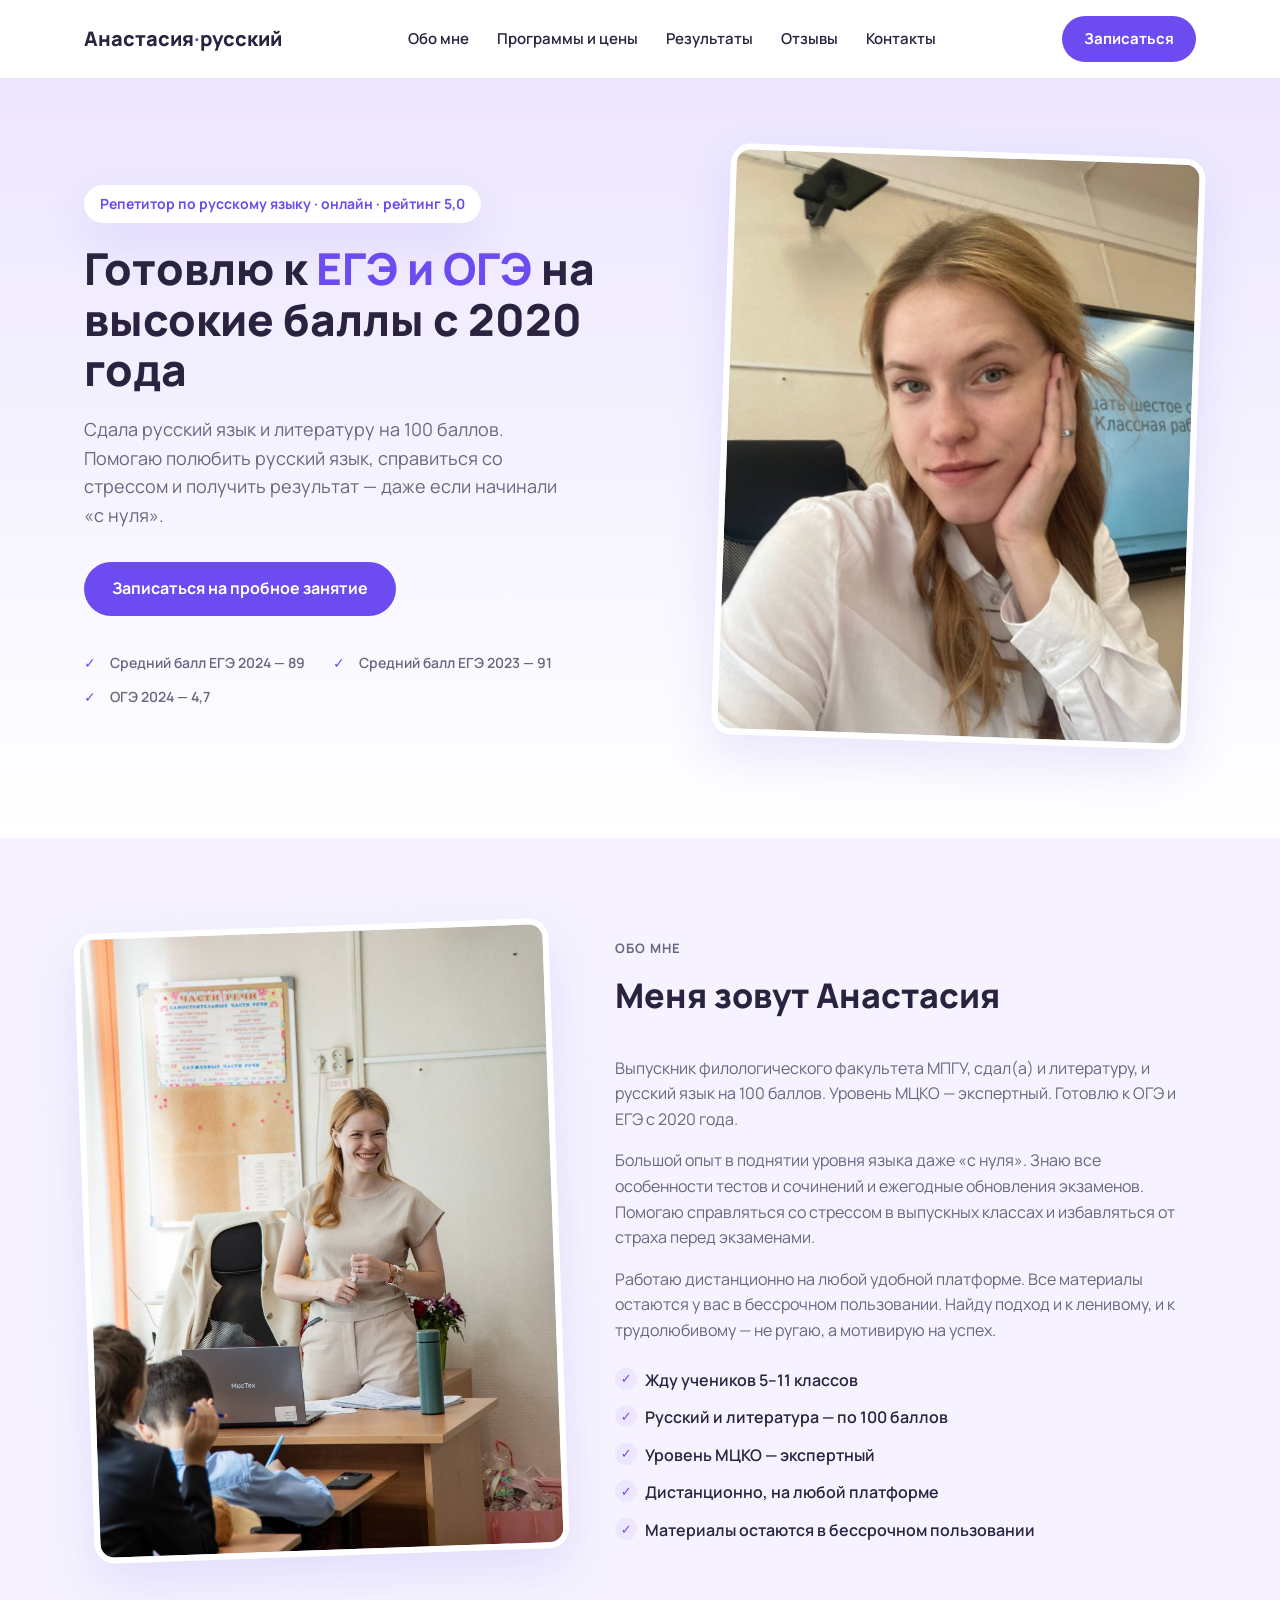
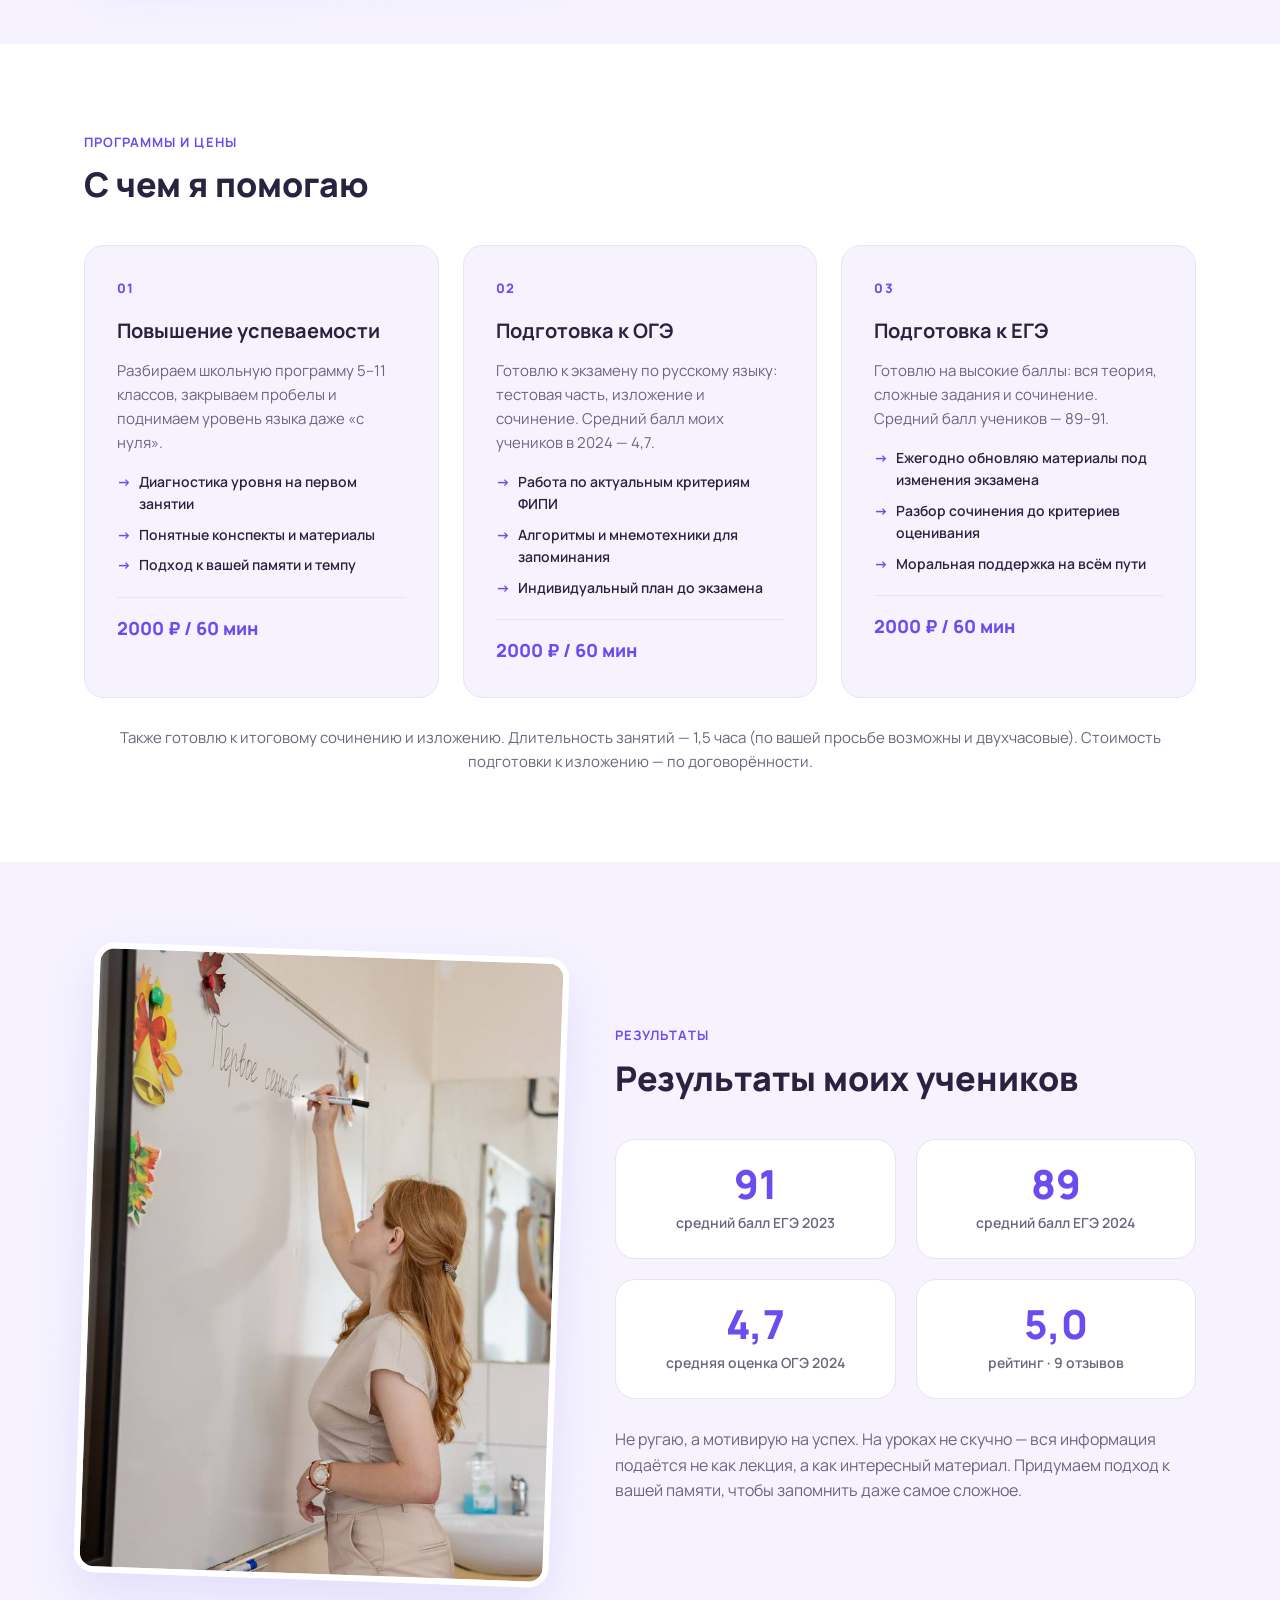
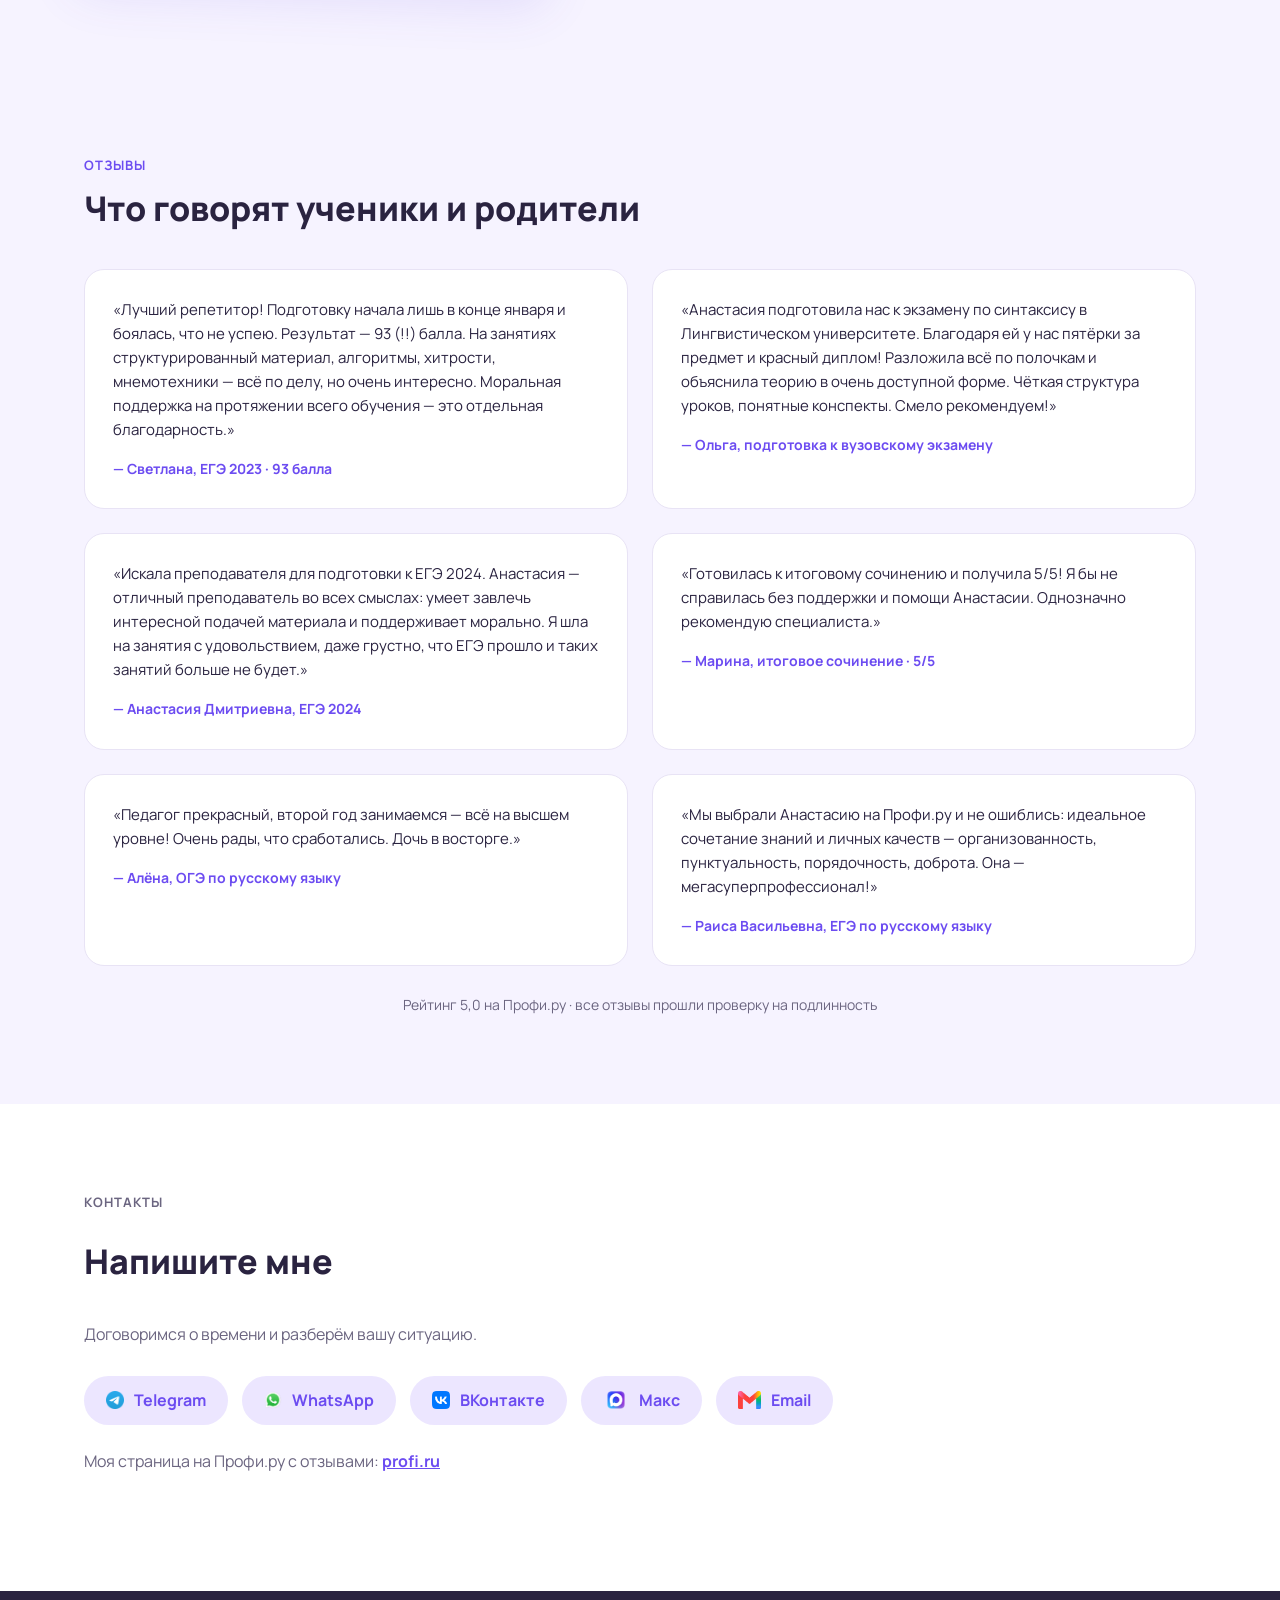
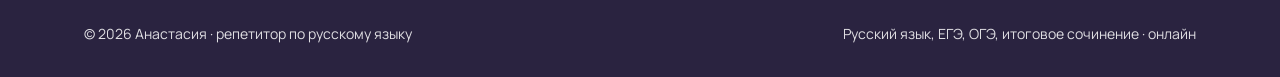
==== commit 1e1a094c: "Use colored messenger logos instead of SVG icons, robust mobile sizing" ====
--- a/index.html
+++ b/index.html
@@ -187,23 +187,23 @@
         <p>Договоримся о времени и разберём вашу ситуацию.</p>
         <div class="contacts__links">
           <a href="https://t.me/" class="contact-link" target="_blank" rel="noopener">
-            <svg class="contact-link__icon" width="18" height="18" fill="currentColor" viewBox="0 0 24 24" aria-hidden="true"><path d="M11.944 0A12 12 0 0 0 0 12a12 12 0 0 0 12 12 12 12 0 0 0 12-12A12 12 0 0 0 12 0a12 12 0 0 0-.056 0zm4.962 7.224c.1-.002.321.023.465.14a.506.506 0 0 1 .171.325c.016.093.036.306.02.472-.18 1.898-.962 6.502-1.36 8.627-.168.9-.499 1.201-.82 1.23-.696.065-1.225-.46-1.9-.902-1.056-.693-1.653-1.124-2.678-1.8-1.185-.78-.417-1.21.258-1.91.177-.184 3.247-2.977 3.307-3.23.007-.032.014-.15-.056-.212s-.174-.041-.249-.024c-.106.024-1.793 1.14-5.061 3.345-.48.33-.913.49-1.302.48-.428-.008-1.252-.241-1.865-.44-.752-.245-1.349-.374-1.297-.789.027-.216.325-.437.893-.663 3.498-1.524 5.83-2.529 6.998-3.014 3.332-1.386 4.025-1.627 4.476-1.635z"/></svg>
+            <img class="contact-link__logo" height="18" src="Telegram_2019_Logo.svg.webp" alt="Telegram">
             Telegram
           </a>
           <a href="https://wa.me/" class="contact-link" target="_blank" rel="noopener">
-            <svg class="contact-link__icon" width="18" height="18" fill="currentColor" viewBox="0 0 24 24" aria-hidden="true"><path d="M17.472 14.382c-.297-.149-1.758-.867-2.03-.967-.273-.099-.471-.148-.67.15-.197.297-.767.966-.94 1.164-.173.199-.347.223-.644.075-.297-.15-1.255-.463-2.39-1.475-.883-.788-1.48-1.761-1.653-2.059-.173-.297-.018-.458.13-.606.134-.133.298-.347.446-.52.149-.174.198-.298.298-.497.099-.198.05-.371-.025-.52-.075-.149-.669-1.612-.916-2.207-.242-.579-.487-.5-.669-.51-.173-.008-.371-.01-.57-.01-.198 0-.52.074-.792.372-.272.297-1.04 1.016-1.04 2.479 0 1.462 1.065 2.875 1.213 3.074.149.198 2.096 3.2 5.077 4.487.709.306 1.262.489 1.694.625.712.227 1.36.195 1.871.118.571-.085 1.758-.719 2.006-1.413.248-.694.248-1.289.173-1.413-.074-.124-.272-.198-.57-.347m-5.421 7.403h-.004a9.87 9.87 0 0 1-5.031-1.378l-.361-.214-3.741.982.998-3.648-.235-.374a9.86 9.86 0 0 1-1.51-5.26c.001-5.45 4.436-9.884 9.888-9.884 2.64 0 5.122 1.03 6.988 2.898a9.825 9.825 0 0 1 2.893 6.994c-.003 5.45-4.437 9.884-9.885 9.884m8.413-18.297A11.815 11.815 0 0 0 12.05 0C5.495 0 .16 5.335.157 11.892c0 2.096.547 4.142 1.588 5.945L.057 24l6.305-1.654a11.882 11.882 0 0 0 5.683 1.448h.005c6.554 0 11.89-5.335 11.893-11.893a11.821 11.821 0 0 0-3.48-8.413Z"/></svg>
+            <img class="contact-link__logo" height="18" src="WhatsApp.svg.webp" alt="WhatsApp">
             WhatsApp
           </a>
           <a href="https://vk.me/" class="contact-link" target="_blank" rel="noopener">
-            <svg class="contact-link__icon" width="18" height="18" fill="currentColor" viewBox="0 0 24 24" aria-hidden="true"><path d="m9.489.004.729-.003h3.564l.73.003.914.01.433.007.418.011.403.014.388.016.374.021.36.025.345.03.333.033c1.74.196 2.933.616 3.833 1.516.9.9 1.32 2.092 1.516 3.833l.034.333.029.346.025.36.02.373.025.588.012.41.013.644.009.915.004.98-.001 3.313-.003.73-.01.914-.007.433-.011.418-.014.403-.016.388-.021.374-.025.36-.03.345-.033.333c-.196 1.74-.616 2.933-1.516 3.833-.9.9-2.092 1.32-3.833 1.516l-.333.034-.346.029-.36.025-.373.02-.588.025-.41.012-.644.013-.915.009-.98.004-3.313-.001-.73-.003-.914-.01-.433-.007-.418-.011-.403-.014-.388-.016-.374-.021-.36-.025-.345-.03-.333-.033c-1.74-.196-2.933-.616-3.833-1.516-.9-.9-1.32-2.092-1.516-3.833l-.034-.333-.029-.346-.025-.36-.02-.373-.025-.588-.012-.41-.013-.644-.009-.915-.004-.98.001-3.313.003-.73.01-.914.007-.433.011-.418.014-.403.016-.388.021-.374.025-.36.03-.345.033-.333c.196-1.74.616-2.933 1.516-3.833.9-.9 2.092-1.32 3.833-1.516l.333-.034.346-.029.36-.025.373-.02.588-.025.41-.012.644-.013.915-.009ZM6.79 7.3H4.05c.13 6.24 3.25 9.99 8.72 9.99h.31v-3.57c2.01.2 3.53 1.67 4.14 3.57h2.84c-.78-2.84-2.83-4.41-4.11-5.01 1.28-.74 3.08-2.54 3.51-4.98h-2.58c-.56 1.98-2.22 3.78-3.8 3.95V7.3H10.5v6.92c-1.6-.4-3.62-2.34-3.71-6.92Z"/></svg>
+            <img class="contact-link__logo" height="18" src="VK_Compact_Logo_(2021-present).svg.webp" alt="ВКонтакте">
             ВКонтакте
           </a>
           <a href="https://max.ru/" class="contact-link" target="_blank" rel="noopener">
-            <img class="contact-link__logo" src="big_logo_fab6eaa89b.png" alt="Макс">
+            <img class="contact-link__logo" height="18" src="big_logo_fab6eaa89b.png" alt="Макс">
             Макс
           </a>
           <a href="mailto:" class="contact-link">
-            <svg class="contact-link__icon" width="18" height="18" fill="currentColor" viewBox="0 0 24 24" aria-hidden="true"><path d="M24 5.457v13.909c0 .904-.732 1.636-1.636 1.636h-3.819V11.73L12 16.64l-6.545-4.91v9.273H1.636A1.636 1.636 0 0 1 0 19.366V5.457c0-2.023 2.309-3.178 3.927-1.964L5.455 4.64 12 9.548l6.545-4.91 1.528-1.145C21.69 2.28 24 3.434 24 5.457z"/></svg>
+            <img class="contact-link__logo" height="18" src="Gmail_icon_(2026).svg.webp" alt="Email">
             Email
           </a>
         </div>
--- a/style.css
+++ b/style.css
@@ -562,13 +562,6 @@
   transition: background 0.2s ease;
 }
 
-.contact-link__icon {
-  width: 18px;
-  height: 18px;
-  fill: currentColor;
-  flex-shrink: 0;
-}
-
 .contact-link__logo {
   height: 18px;
   width: auto;
@@ -661,4 +654,8 @@
   .results__stats {
     grid-template-columns: 1fr 1fr;
   }
-}
+
+  .contact-link__logo {
+    height: 20px;
+  }
+}
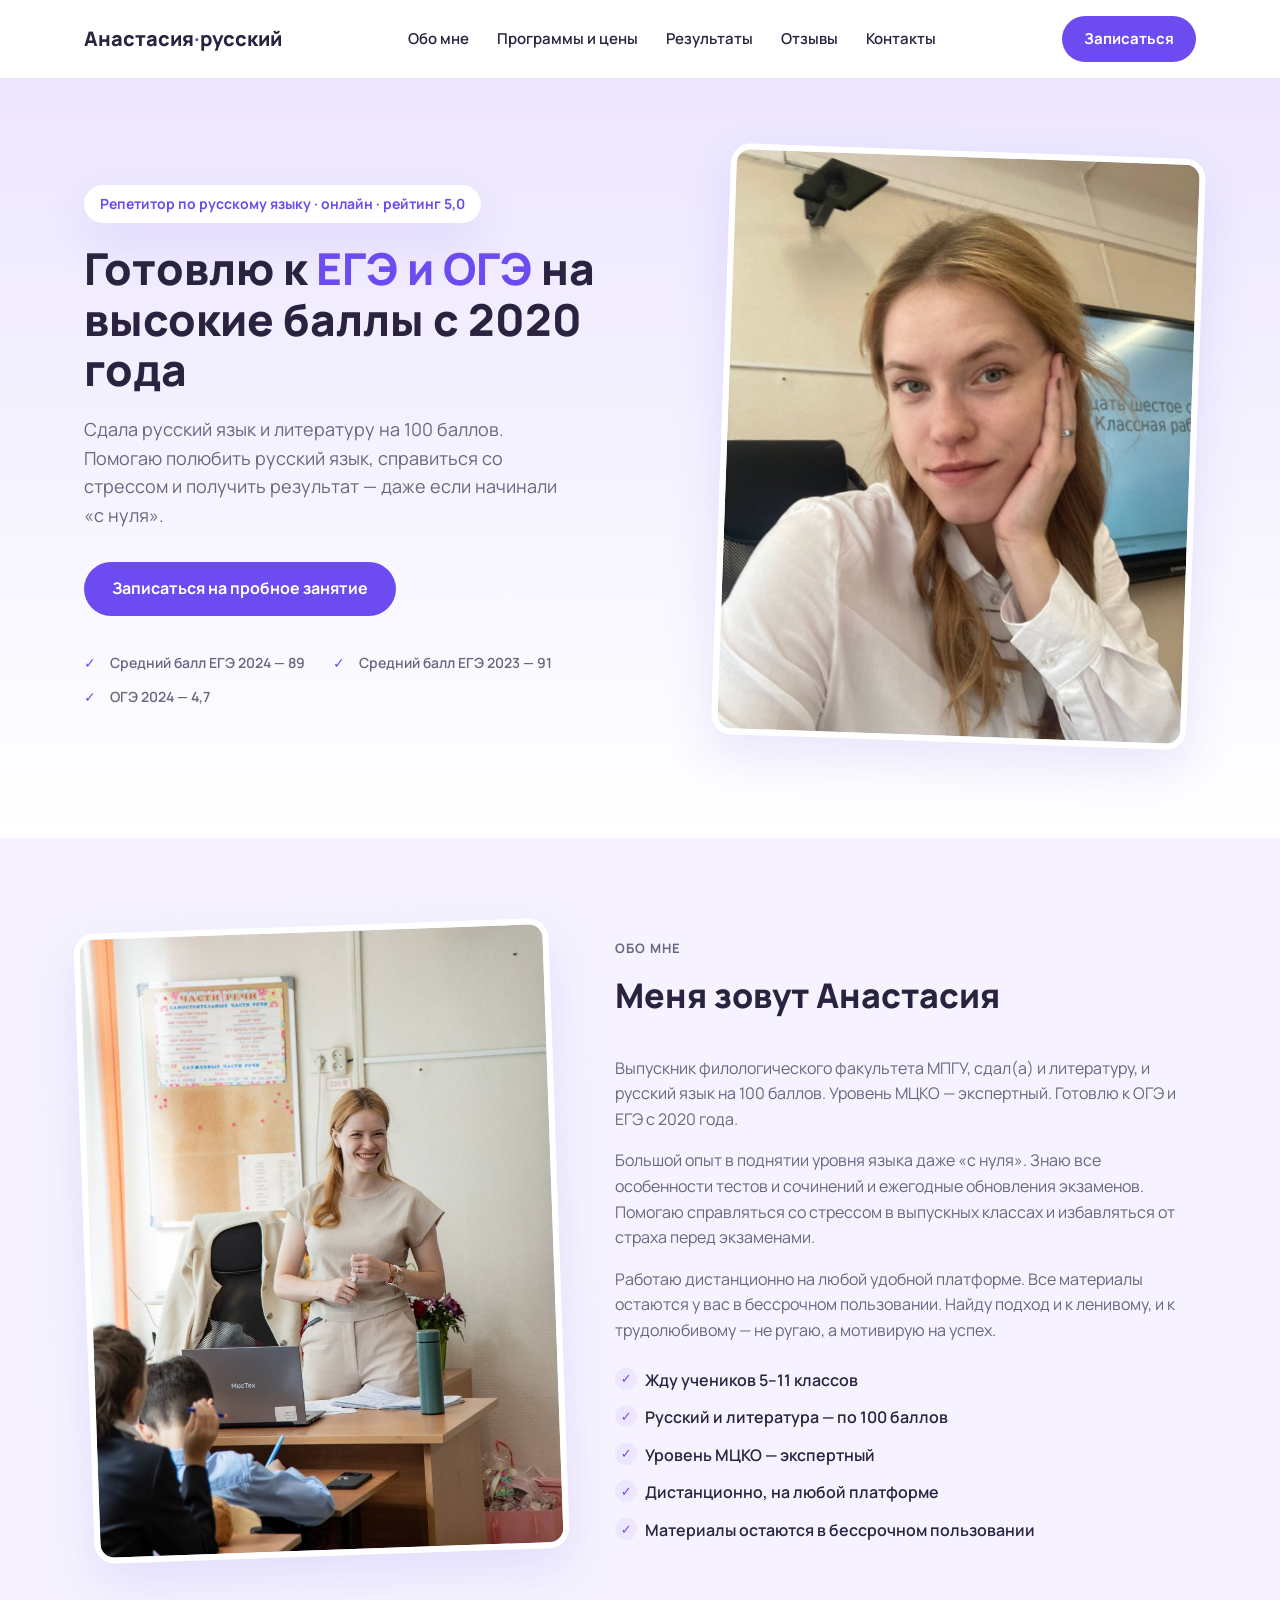
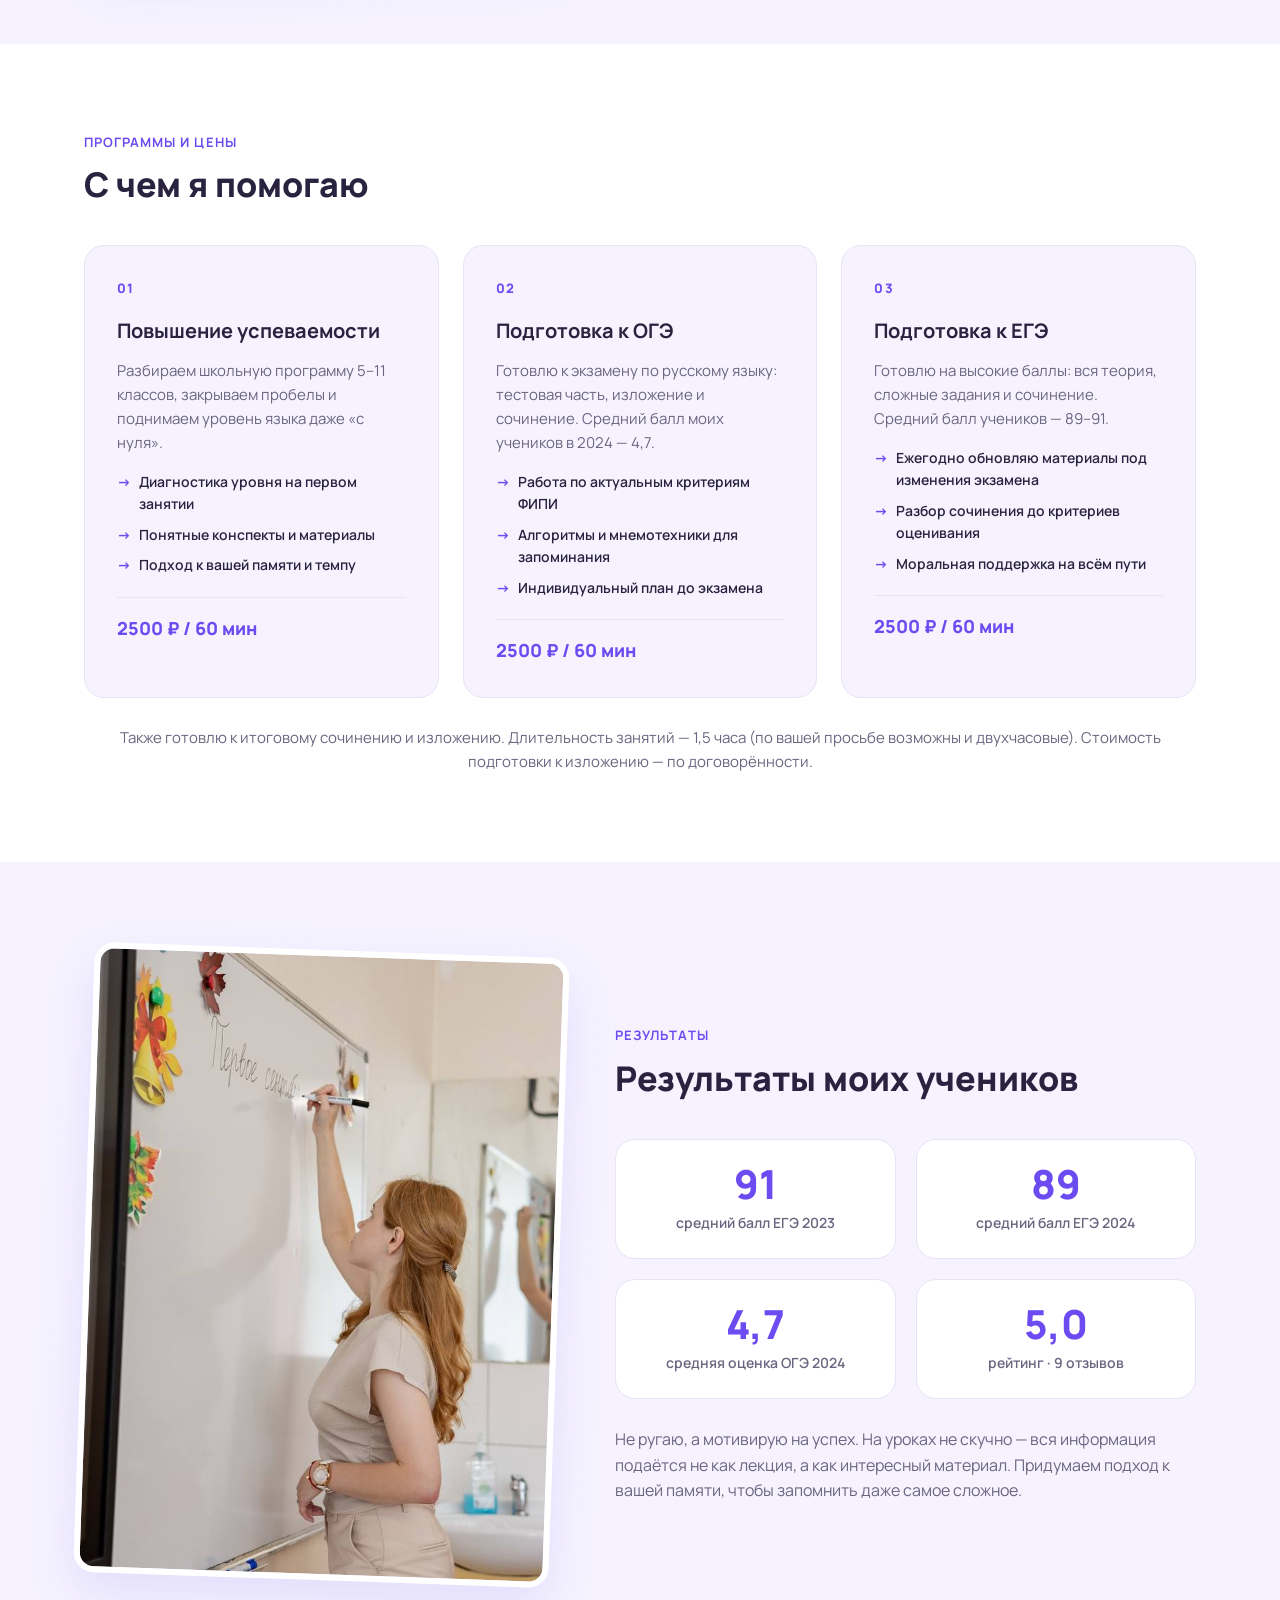
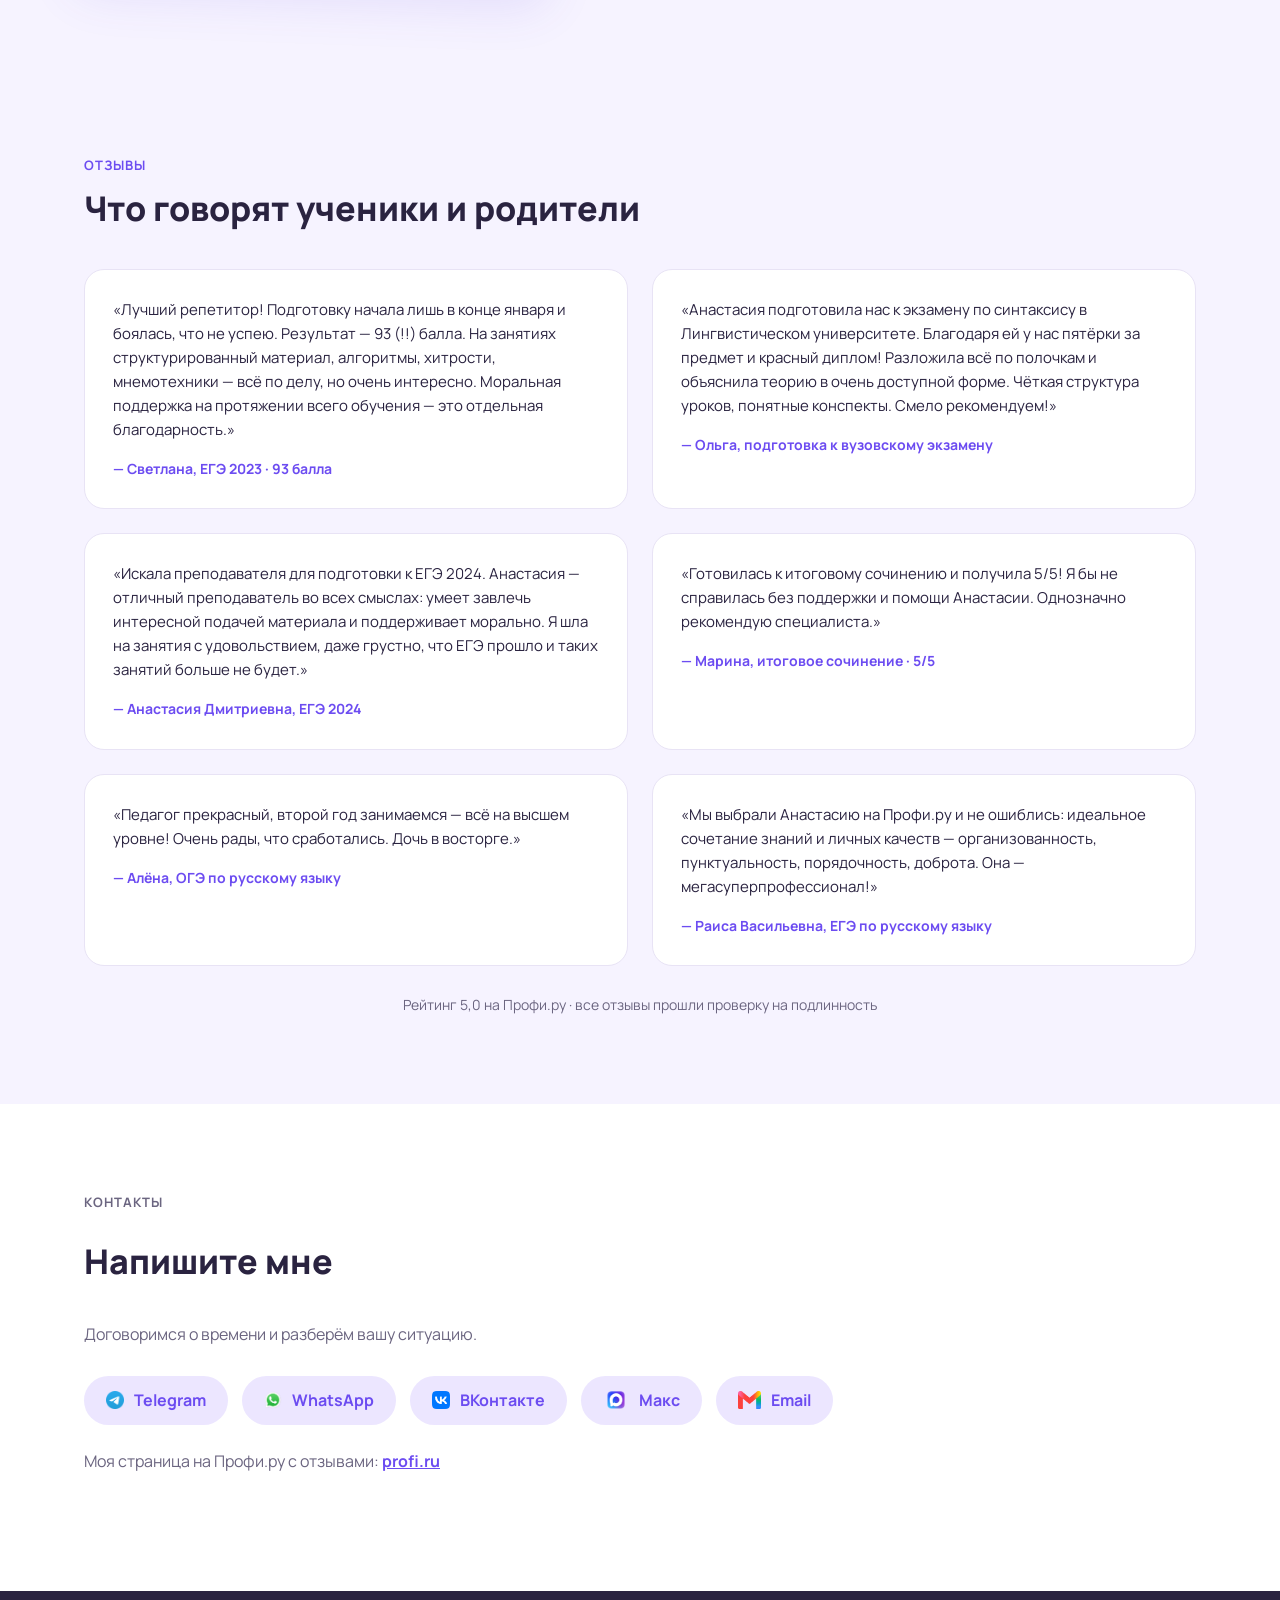
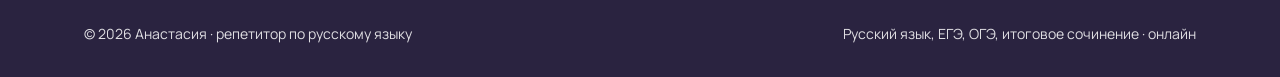
==== commit 3f22d641: "Update lesson price to 2500" ====
--- a/index.html
+++ b/index.html
@@ -85,7 +85,7 @@
             <li>Понятные конспекты и материалы</li>
             <li>Подход к вашей памяти и темпу</li>
           </ul>
-          <div class="service-card__price">2000 ₽ / 60 мин</div>
+          <div class="service-card__price">2500 ₽ / 60 мин</div>
         </article>
         <article class="service-card">
           <div class="service-card__num">02</div>
@@ -96,7 +96,7 @@
             <li>Алгоритмы и мнемотехники для запоминания</li>
             <li>Индивидуальный план до экзамена</li>
           </ul>
-          <div class="service-card__price">2000 ₽ / 60 мин</div>
+          <div class="service-card__price">2500 ₽ / 60 мин</div>
         </article>
         <article class="service-card">
           <div class="service-card__num">03</div>
@@ -107,7 +107,7 @@
             <li>Разбор сочинения до критериев оценивания</li>
             <li>Моральная поддержка на всём пути</li>
           </ul>
-          <div class="service-card__price">2000 ₽ / 60 мин</div>
+          <div class="service-card__price">2500 ₽ / 60 мин</div>
         </article>
       </div>
       <p class="services__note">Также готовлю к итоговому сочинению и изложению. Длительность занятий — 1,5 часа (по вашей просьбе возможны и двухчасовые). Стоимость подготовки к изложению — по договорённости.</p>
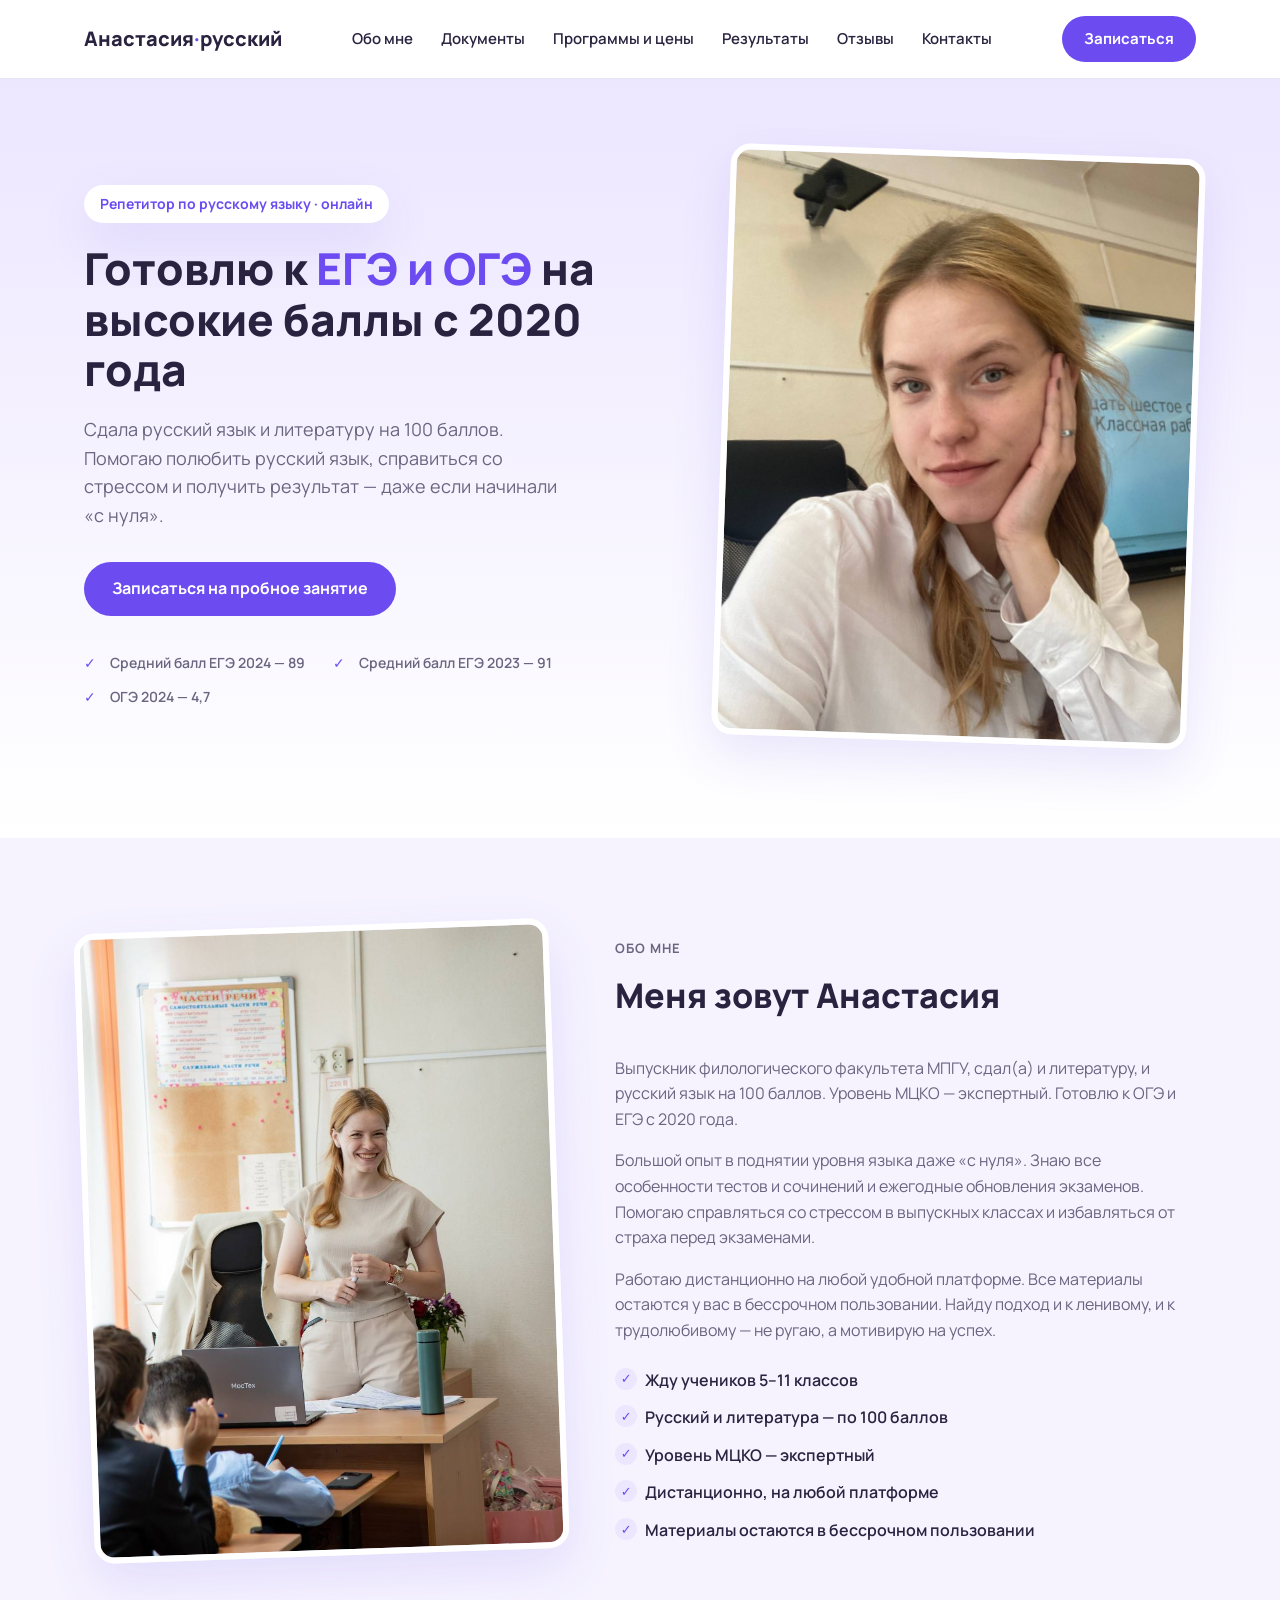
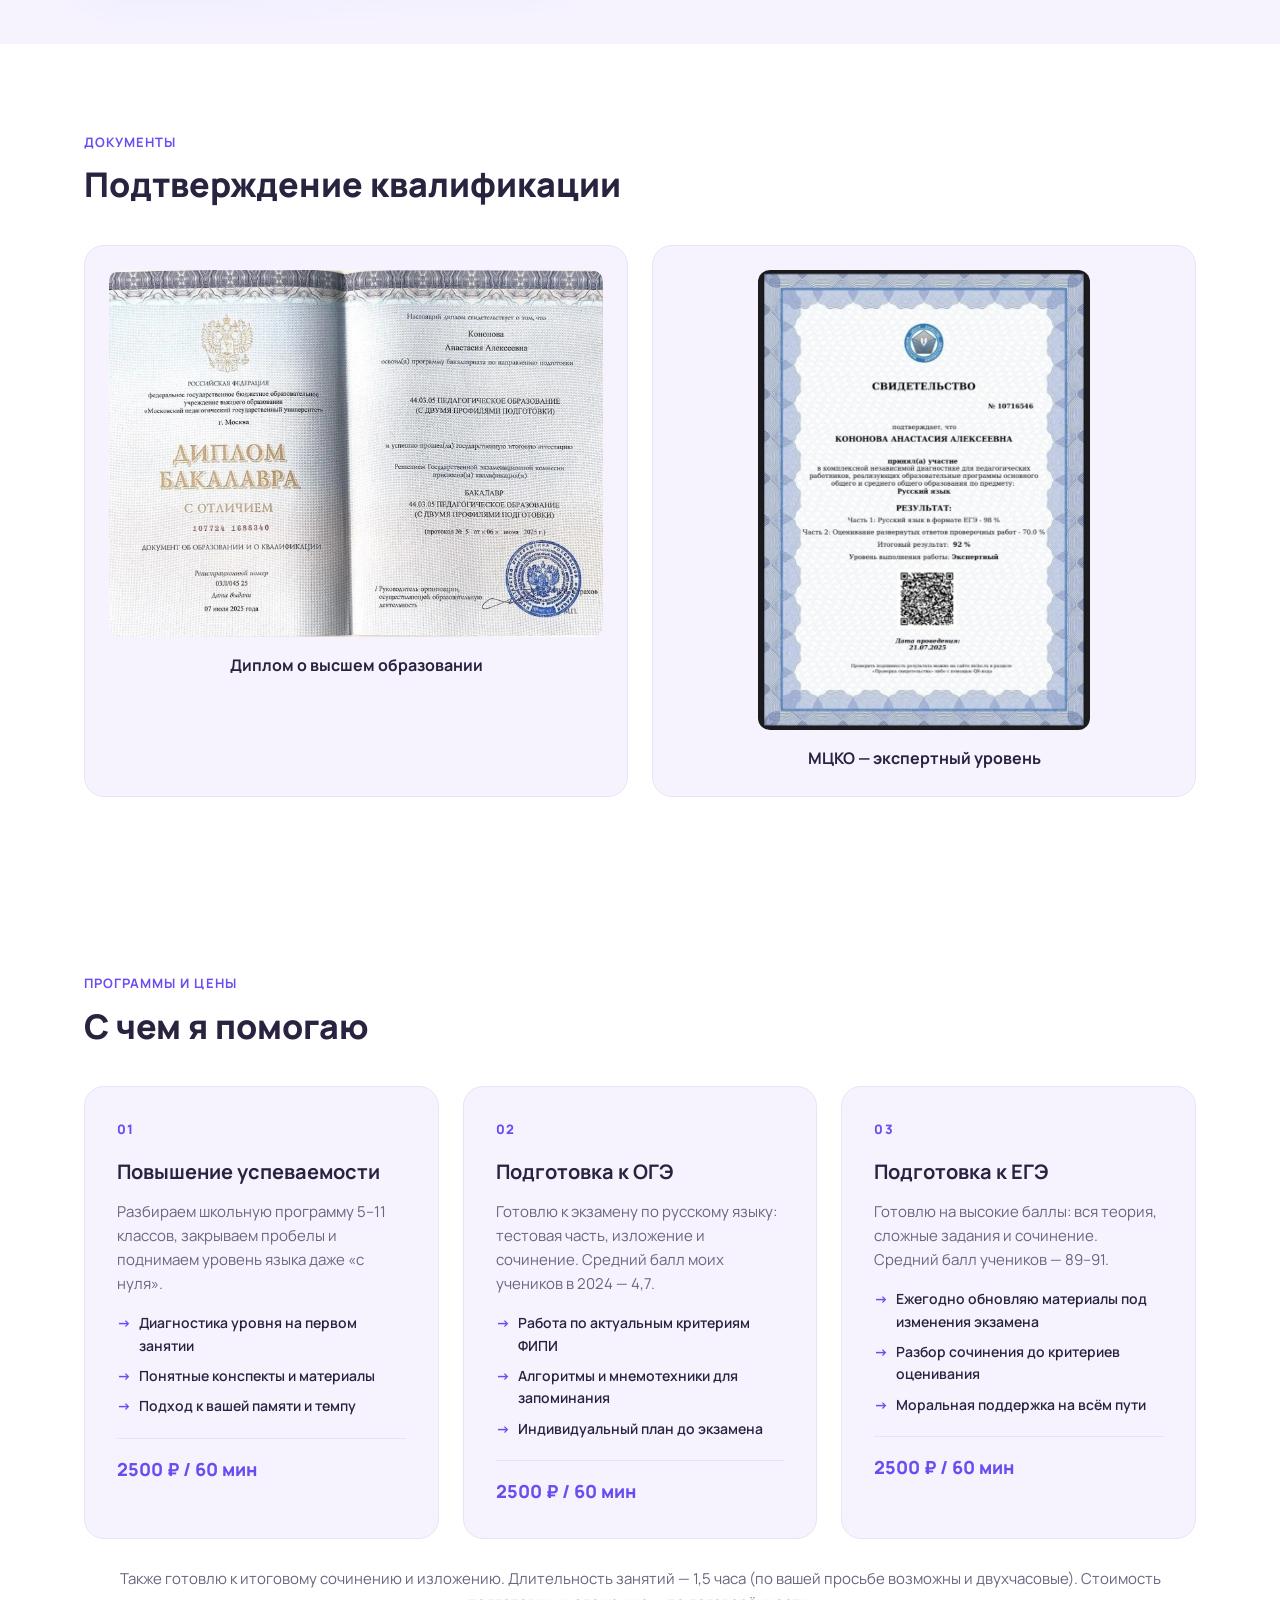
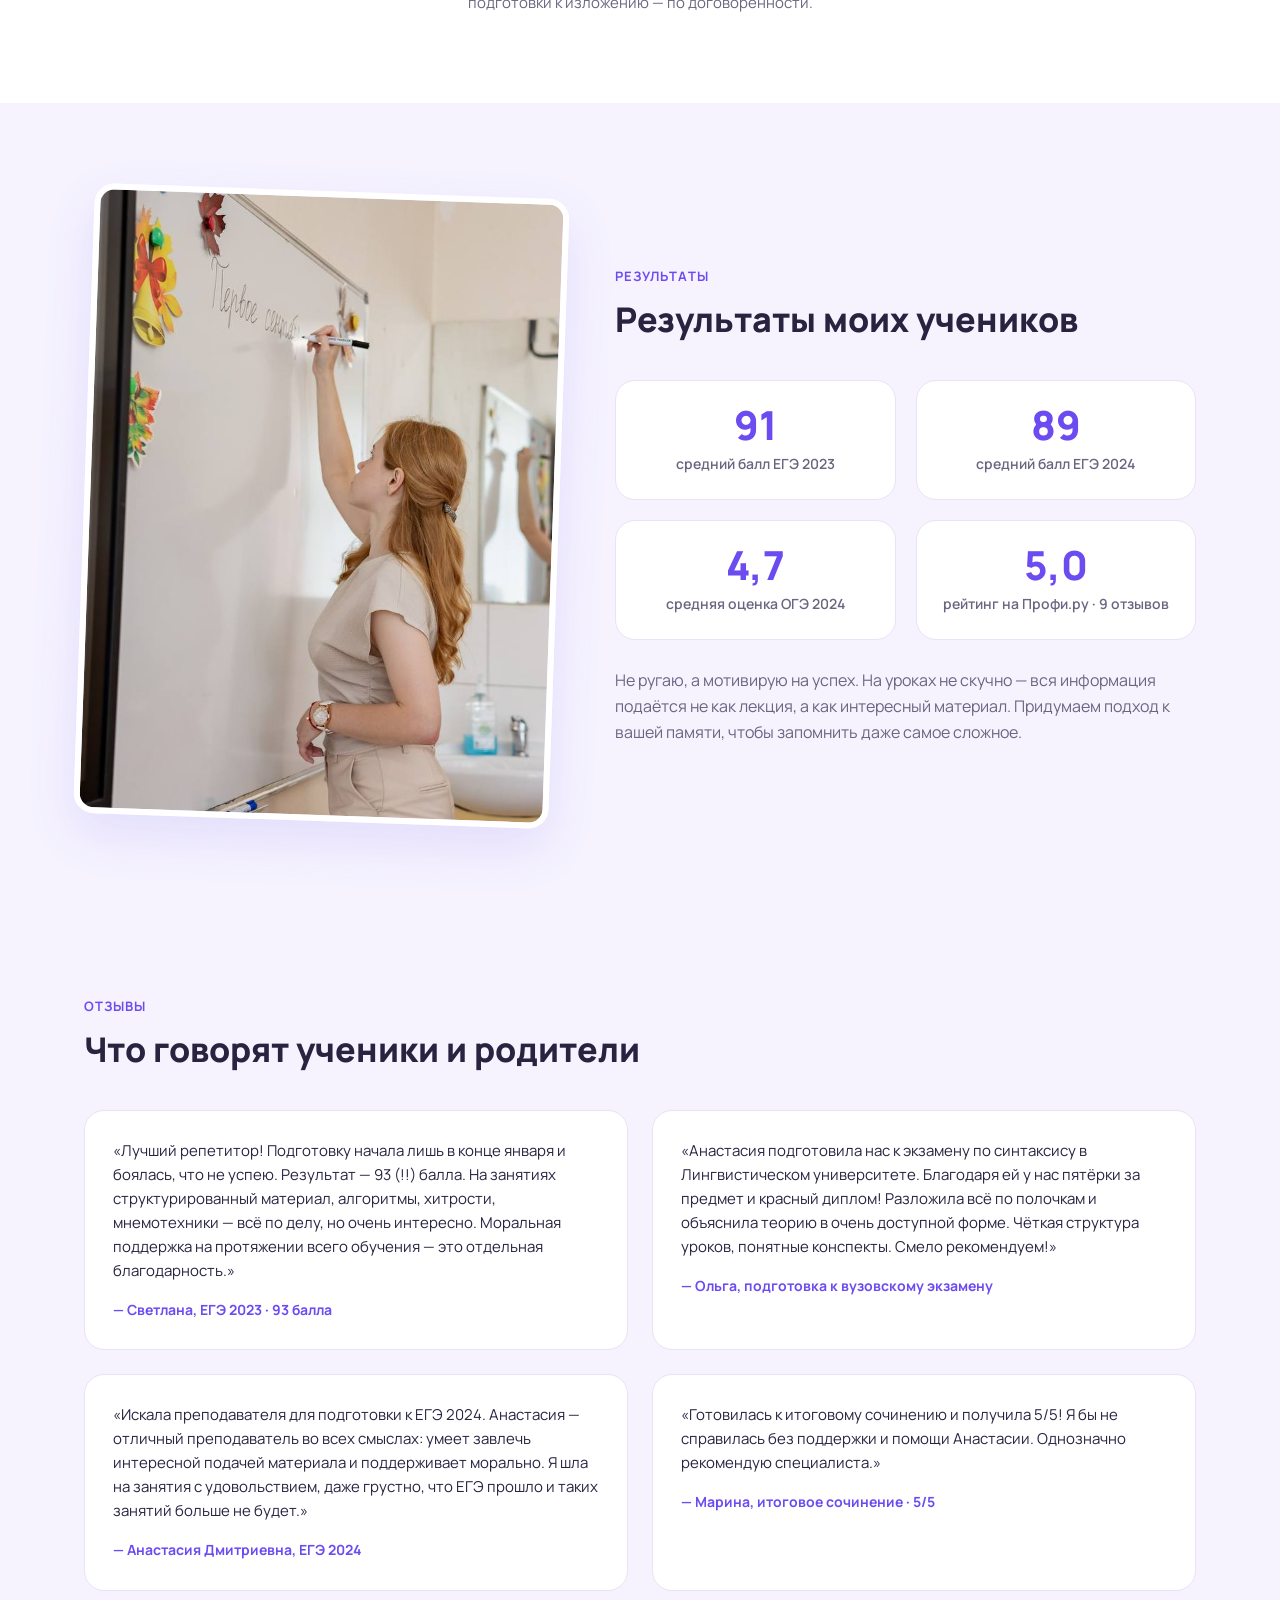
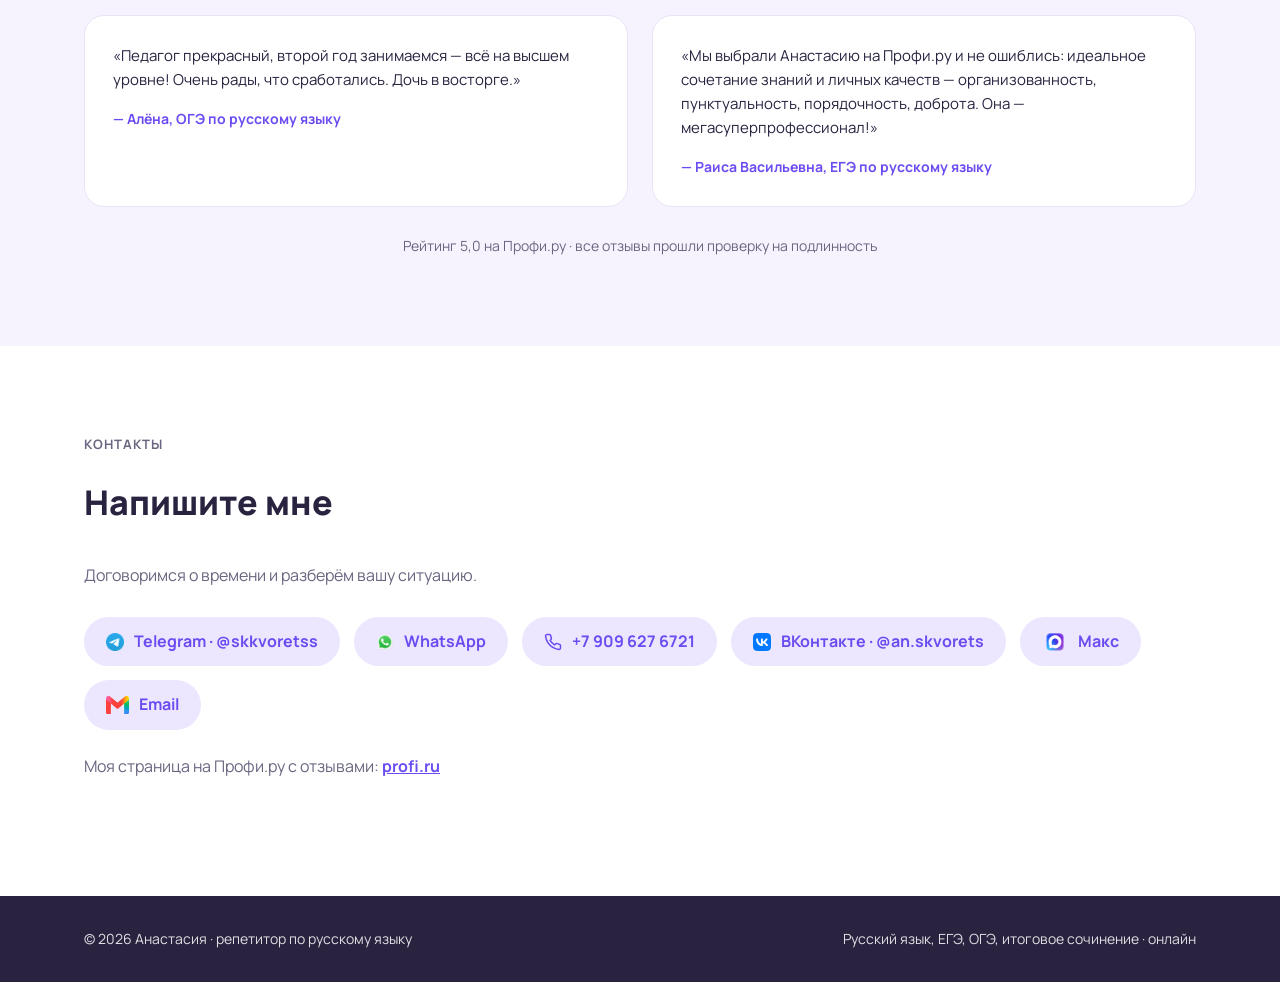
==== commit 20a2d1b2: "Add documents section, fix Profi.ru and messenger links" ====
--- a/index.html
+++ b/index.html
@@ -17,6 +17,7 @@
       <a href="#hero" class="logo">Анастасия<span>·</span>русский</a>
       <nav class="nav">
         <a href="#about" class="nav__link">Обо мне</a>
+        <a href="#documents" class="nav__link">Документы</a>
         <a href="#services" class="nav__link">Программы и цены</a>
         <a href="#results" class="nav__link">Результаты</a>
         <a href="#reviews" class="nav__link">Отзывы</a>
@@ -29,7 +30,7 @@
   <section class="hero" id="hero">
     <div class="container hero__inner">
       <div class="hero__content">
-        <p class="hero__badge">Репетитор по русскому языку · онлайн · рейтинг 5,0</p>
+        <p class="hero__badge">Репетитор по русскому языку · онлайн</p>
         <h1 class="hero__title">Готовлю к <span>ЕГЭ и ОГЭ</span> на высокие баллы с 2020 года</h1>
         <p class="hero__subtitle">Сдала русский язык и литературу на 100 баллов. Помогаю полюбить русский язык, справиться со стрессом и получить результат — даже если начинали «с нуля».</p>
         <div class="hero__actions">
@@ -67,6 +68,27 @@
           <li>Дистанционно, на любой платформе</li>
           <li>Материалы остаются в бессрочном пользовании</li>
         </ul>
+      </div>
+    </div>
+  </section>
+
+  <section class="documents" id="documents">
+    <div class="container">
+      <p class="section-label">Документы</p>
+      <h2 class="section-title">Подтверждение квалификации</h2>
+      <div class="documents__grid">
+        <figure class="document-card">
+          <a href="Диплом.jpg" target="_blank" rel="noopener">
+            <img src="Диплом.jpg" alt="Диплом Анастасии — филологический факультет МПГУ">
+          </a>
+          <figcaption>Диплом о высшем образовании</figcaption>
+        </figure>
+        <figure class="document-card">
+          <a href="МЦКО.jpg" target="_blank" rel="noopener">
+            <img class="document-card__img document-card__img--small" src="МЦКО.jpg" alt="Сертификат МЦКО — экспертный уровень">
+          </a>
+          <figcaption>МЦКО — экспертный уровень</figcaption>
+        </figure>
       </div>
     </div>
   </section>
@@ -137,7 +159,7 @@
           </div>
           <div class="stat">
             <div class="stat__value">5,0</div>
-            <div class="stat__label">рейтинг · 9 отзывов</div>
+            <div class="stat__label">рейтинг на Профи.ру · 9 отзывов</div>
           </div>
         </div>
         <p class="results__text">Не ругаю, а мотивирую на успех. На уроках не скучно — вся информация подаётся не как лекция, а как интересный материал. Придумаем подход к вашей памяти, чтобы запомнить даже самое сложное.</p>
@@ -186,17 +208,21 @@
         <h2 class="section-title">Напишите мне</h2>
         <p>Договоримся о времени и разберём вашу ситуацию.</p>
         <div class="contacts__links">
-          <a href="https://t.me/" class="contact-link" target="_blank" rel="noopener">
+          <a href="https://t.me/skkvoretss" class="contact-link" target="_blank" rel="noopener">
             <img class="contact-link__logo" height="18" src="Telegram_2019_Logo.svg.webp" alt="Telegram">
-            Telegram
-          </a>
-          <a href="https://wa.me/" class="contact-link" target="_blank" rel="noopener">
+            Telegram · @skkvoretss
+          </a>
+          <a href="https://wa.me/79096276721" class="contact-link" target="_blank" rel="noopener">
             <img class="contact-link__logo" height="18" src="WhatsApp.svg.webp" alt="WhatsApp">
             WhatsApp
           </a>
-          <a href="https://vk.me/" class="contact-link" target="_blank" rel="noopener">
+          <a href="tel:+79096276721" class="contact-link">
+            <svg class="contact-link__logo" viewBox="0 0 24 24" fill="none" stroke="currentColor" stroke-width="2" stroke-linecap="round" stroke-linejoin="round" aria-hidden="true"><path d="M22 16.92v3a2 2 0 0 1-2.18 2 19.79 19.79 0 0 1-8.63-3.07 19.5 19.5 0 0 1-6-6A19.79 19.79 0 0 1 2.08 4.18 2 2 0 0 1 4.06 2h3a2 2 0 0 1 2 1.72c.127.96.361 1.903.7 2.81a2 2 0 0 1-.45 2.11L8.09 9.91a16 16 0 0 0 6 6l1.27-1.27a2 2 0 0 1 2.11-.45c.907.339 1.85.573 2.81.7A2 2 0 0 1 22 16.92z"/></svg>
+            +7 909 627 6721
+          </a>
+          <a href="https://vk.com/an.skvorets" class="contact-link" target="_blank" rel="noopener">
             <img class="contact-link__logo" height="18" src="VK_Compact_Logo_(2021-present).svg.webp" alt="ВКонтакте">
-            ВКонтакте
+            ВКонтакте · @an.skvorets
           </a>
           <a href="https://max.ru/" class="contact-link" target="_blank" rel="noopener">
             <img class="contact-link__logo" height="18" src="big_logo_fab6eaa89b.png" alt="Макс">
@@ -207,7 +233,7 @@
             Email
           </a>
         </div>
-        <p class="contacts__profi">Моя страница на Профи.ру с отзывами: <a href="#" target="_blank" rel="noopener">profi.ru</a></p>
+        <p class="contacts__profi">Моя страница на Профи.ру с отзывами: <a href="https://profi.ru/profile/KononovaAA14" target="_blank" rel="noopener">profi.ru</a></p>
       </div>
     </div>
   </section>
--- a/style.css
+++ b/style.css
@@ -440,6 +440,53 @@
   max-width: 560px;
 }
 
+/* ---------- Documents ---------- */
+
+.documents__grid {
+  display: grid;
+  grid-template-columns: repeat(2, 1fr);
+  gap: 24px;
+}
+
+.document-card {
+  margin: 0;
+  background: var(--bg-soft);
+  border: 1px solid var(--line);
+  border-radius: var(--radius);
+  padding: 24px;
+  text-align: center;
+  transition: transform 0.25s ease, box-shadow 0.25s ease;
+}
+
+.document-card:hover {
+  transform: translateY(-4px);
+  box-shadow: var(--shadow);
+}
+
+.document-card a {
+  display: flex;
+  align-items: center;
+  justify-content: center;
+}
+
+.document-card img {
+  display: block;
+  max-width: 100%;
+  height: auto;
+  max-height: 460px;
+  border-radius: 12px;
+}
+
+.document-card__img--small {
+  max-height: 240px;
+}
+
+.document-card figcaption {
+  margin-top: 16px;
+  font-weight: 700;
+  font-size: 16px;
+}
+
 /* ---------- How ---------- */
 
 .how__grid {
@@ -617,7 +664,8 @@
   }
 
   .services__grid,
-  .reviews__grid {
+  .reviews__grid,
+  .documents__grid {
     grid-template-columns: 1fr;
   }
 
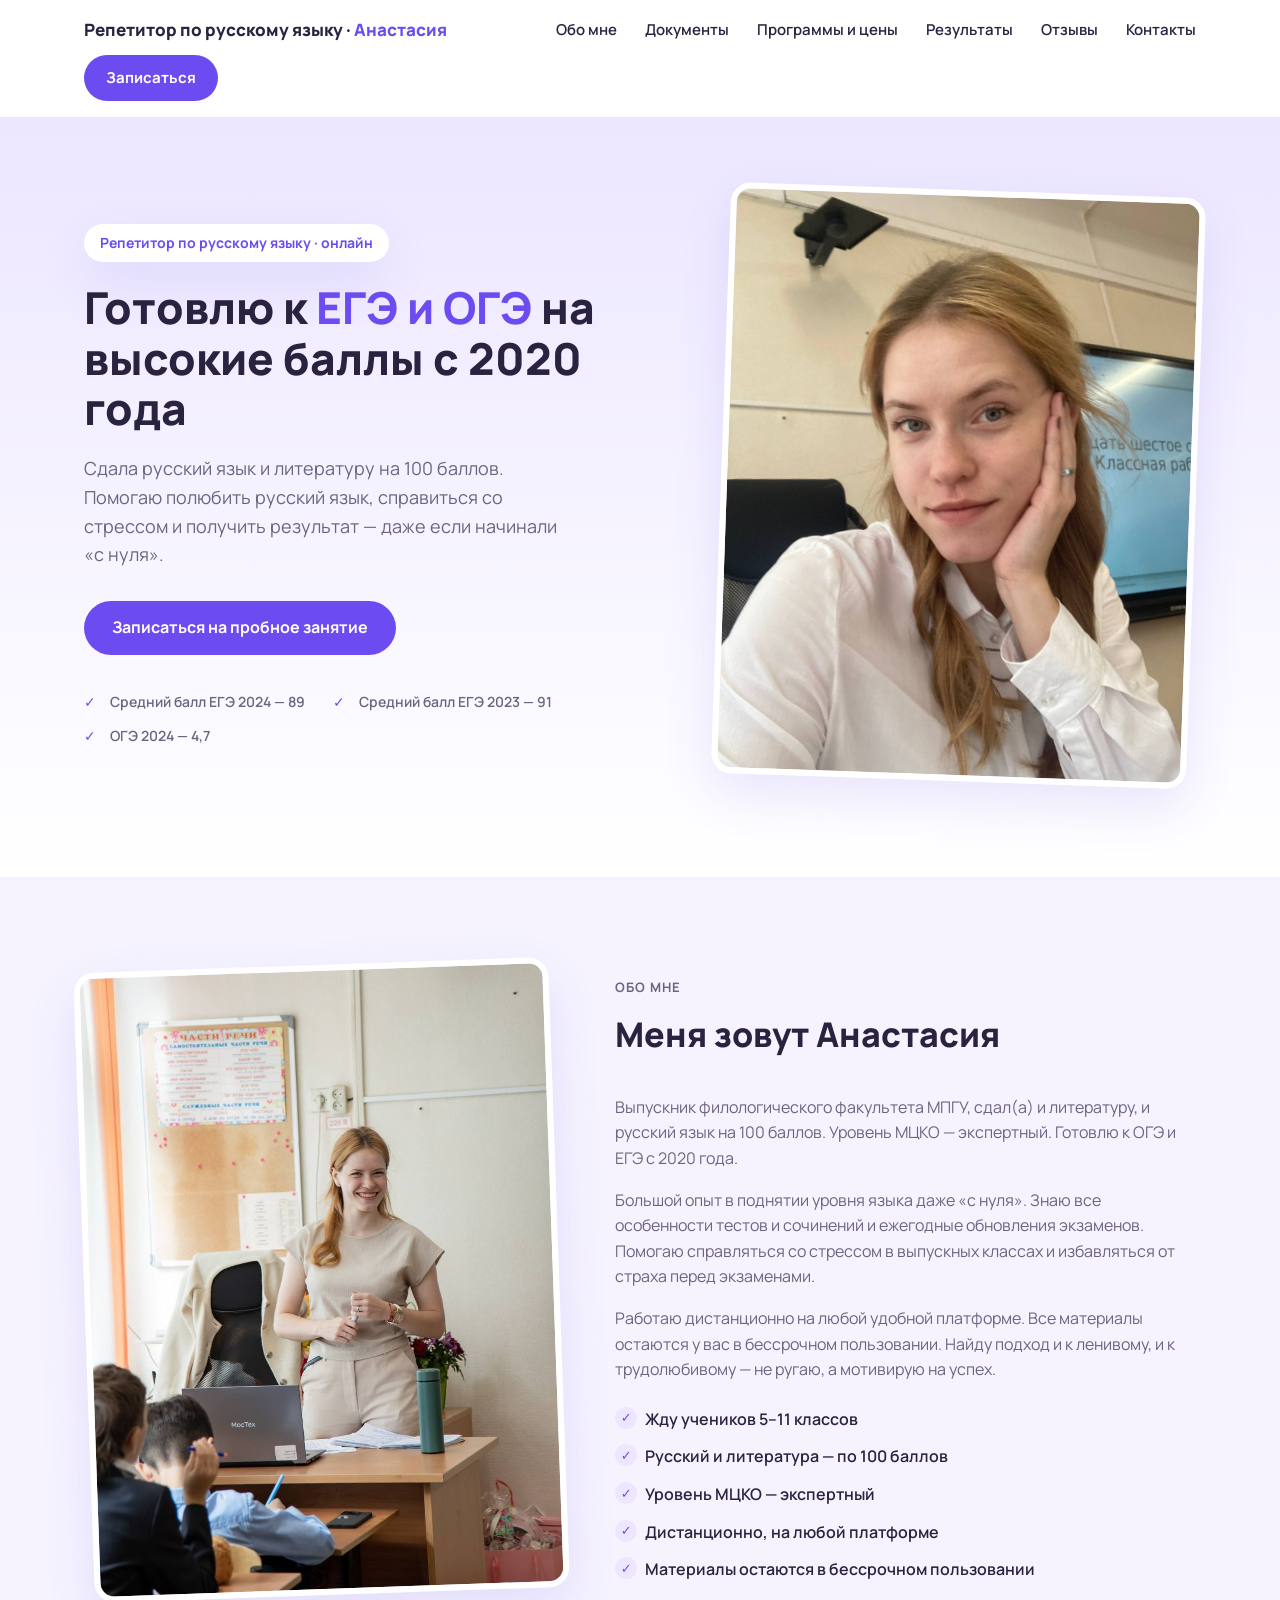
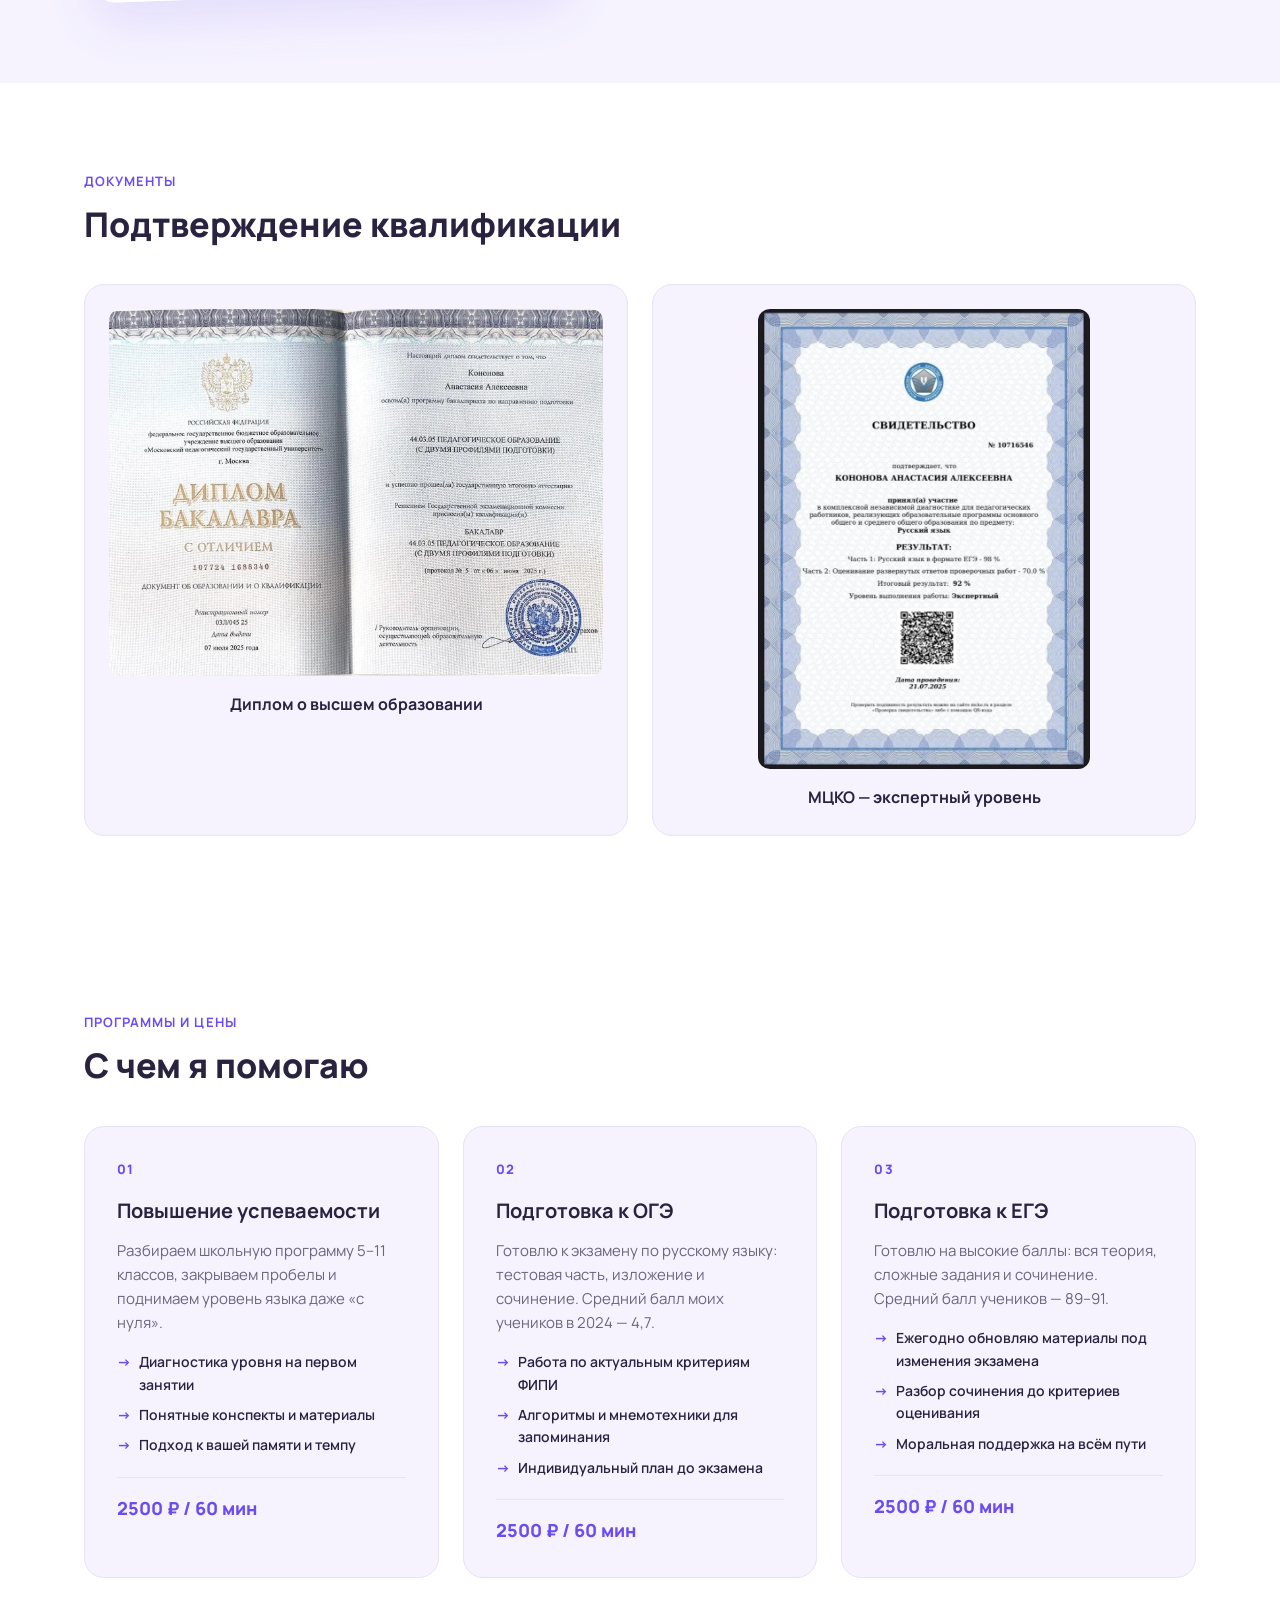
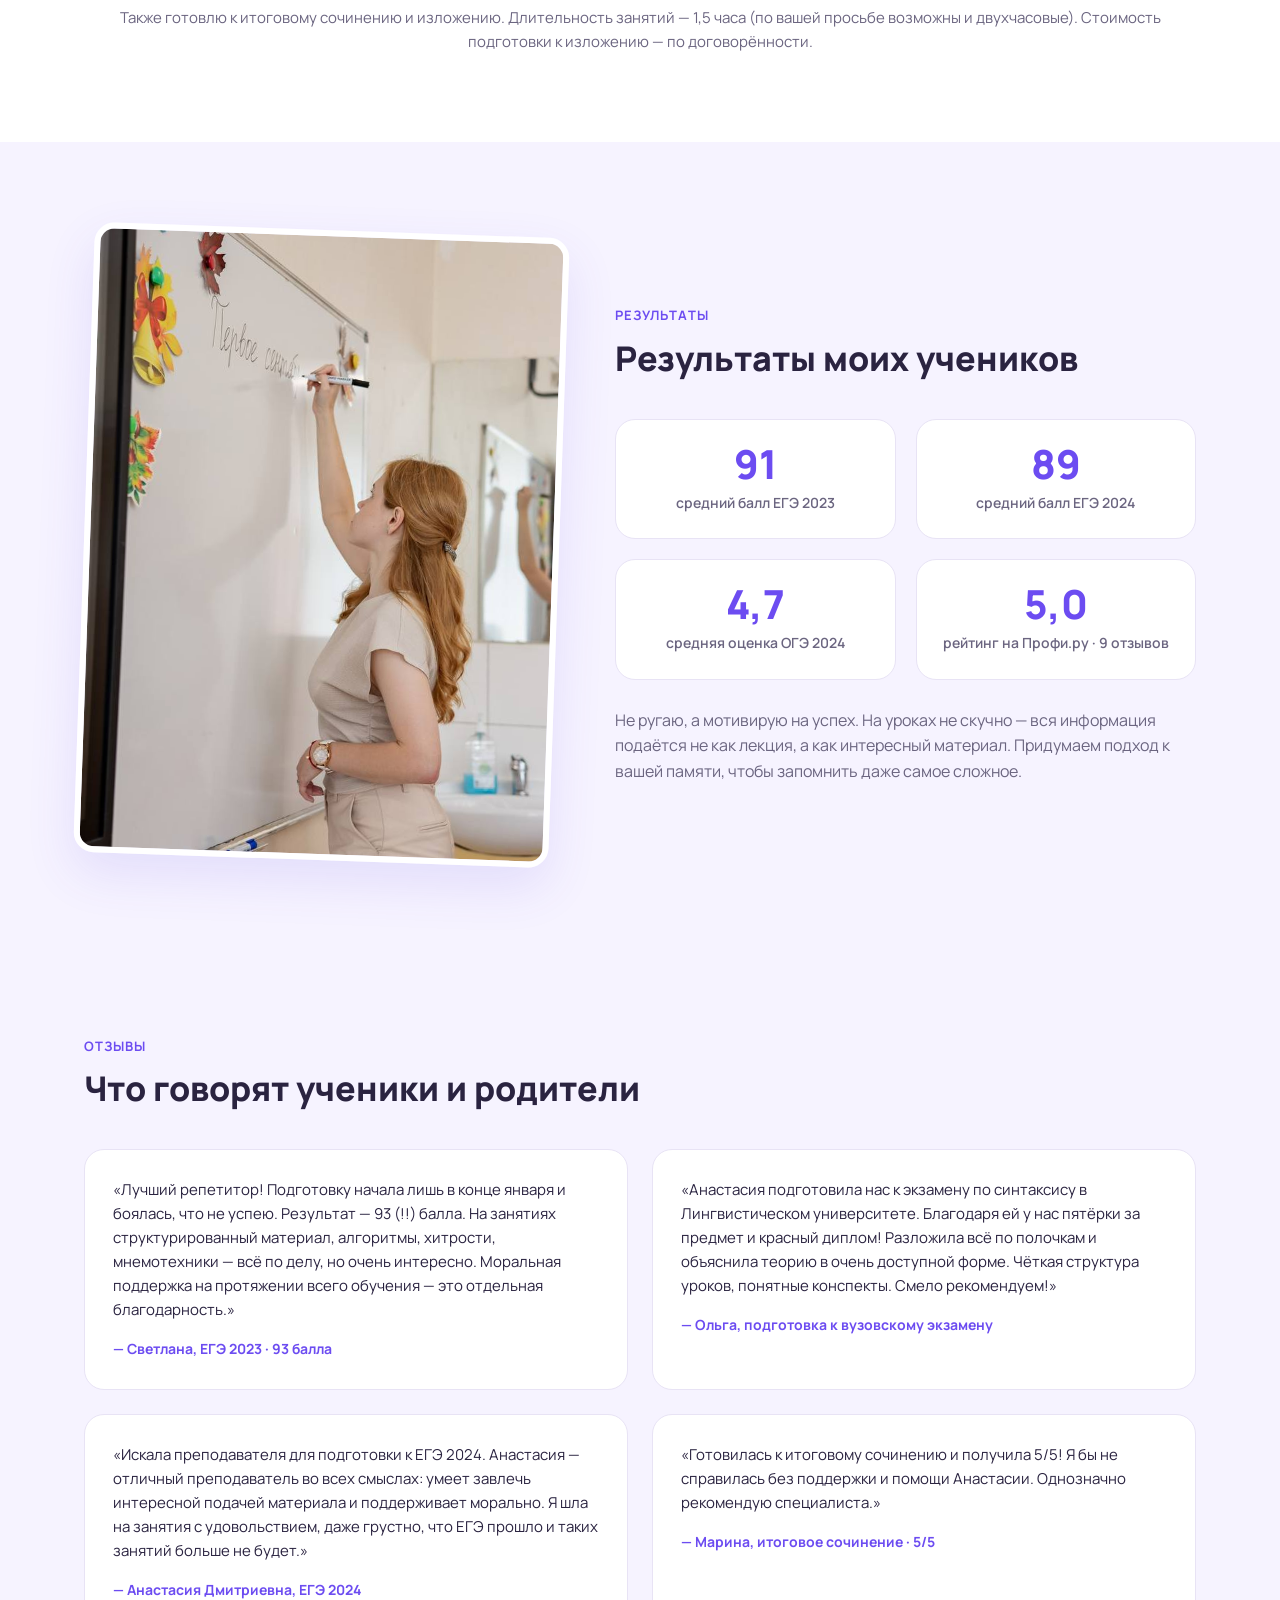
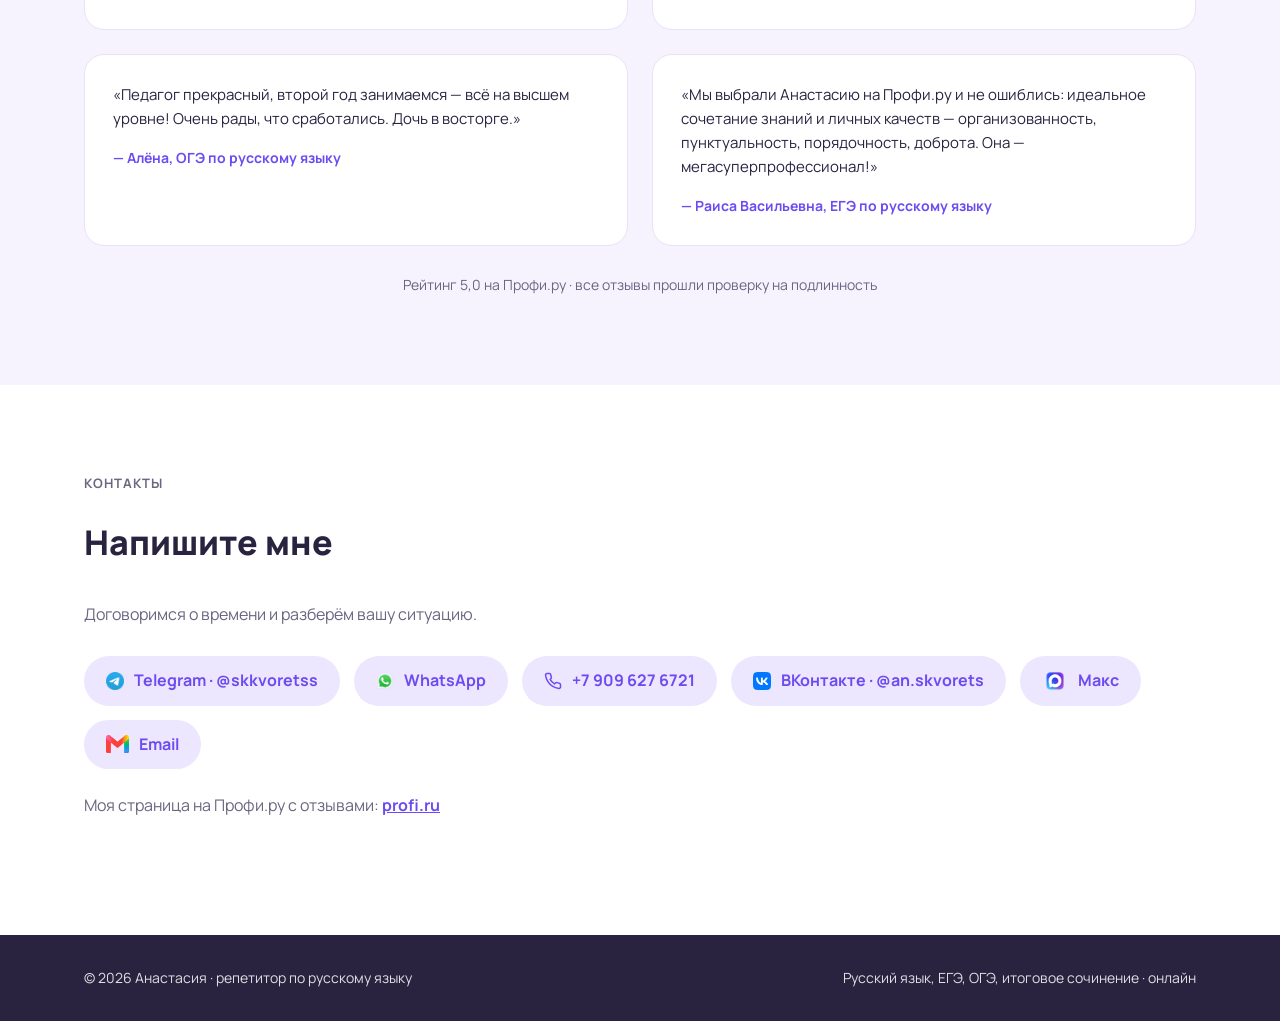
==== commit 433b0a3a: "Update header logo, fix mobile document image sizes" ====
--- a/index.html
+++ b/index.html
@@ -14,7 +14,7 @@
 
   <header class="header">
     <div class="container header__inner">
-      <a href="#hero" class="logo">Анастасия<span>·</span>русский</a>
+      <a href="#hero" class="logo">Репетитор по русскому языку · <span>Анастасия</span></a>
       <nav class="nav">
         <a href="#about" class="nav__link">Обо мне</a>
         <a href="#documents" class="nav__link">Документы</a>
--- a/style.css
+++ b/style.css
@@ -84,16 +84,17 @@
 
 .header__inner {
   display: flex;
+  flex-wrap: wrap;
   align-items: center;
   justify-content: space-between;
-  gap: 24px;
+  gap: 12px 24px;
   padding-top: 16px;
   padding-bottom: 16px;
 }
 
 .logo {
   font-weight: 800;
-  font-size: 20px;
+  font-size: 17px;
   text-decoration: none;
   color: var(--ink);
 }
@@ -703,6 +704,19 @@
     grid-template-columns: 1fr 1fr;
   }
 
+  .document-card img {
+    max-width: 260px;
+    max-height: 320px;
+  }
+
+  .document-card__img--small {
+    max-height: 220px;
+  }
+
+  .document-card figcaption {
+    font-size: 14px;
+  }
+
   .contact-link__logo {
     height: 20px;
   }
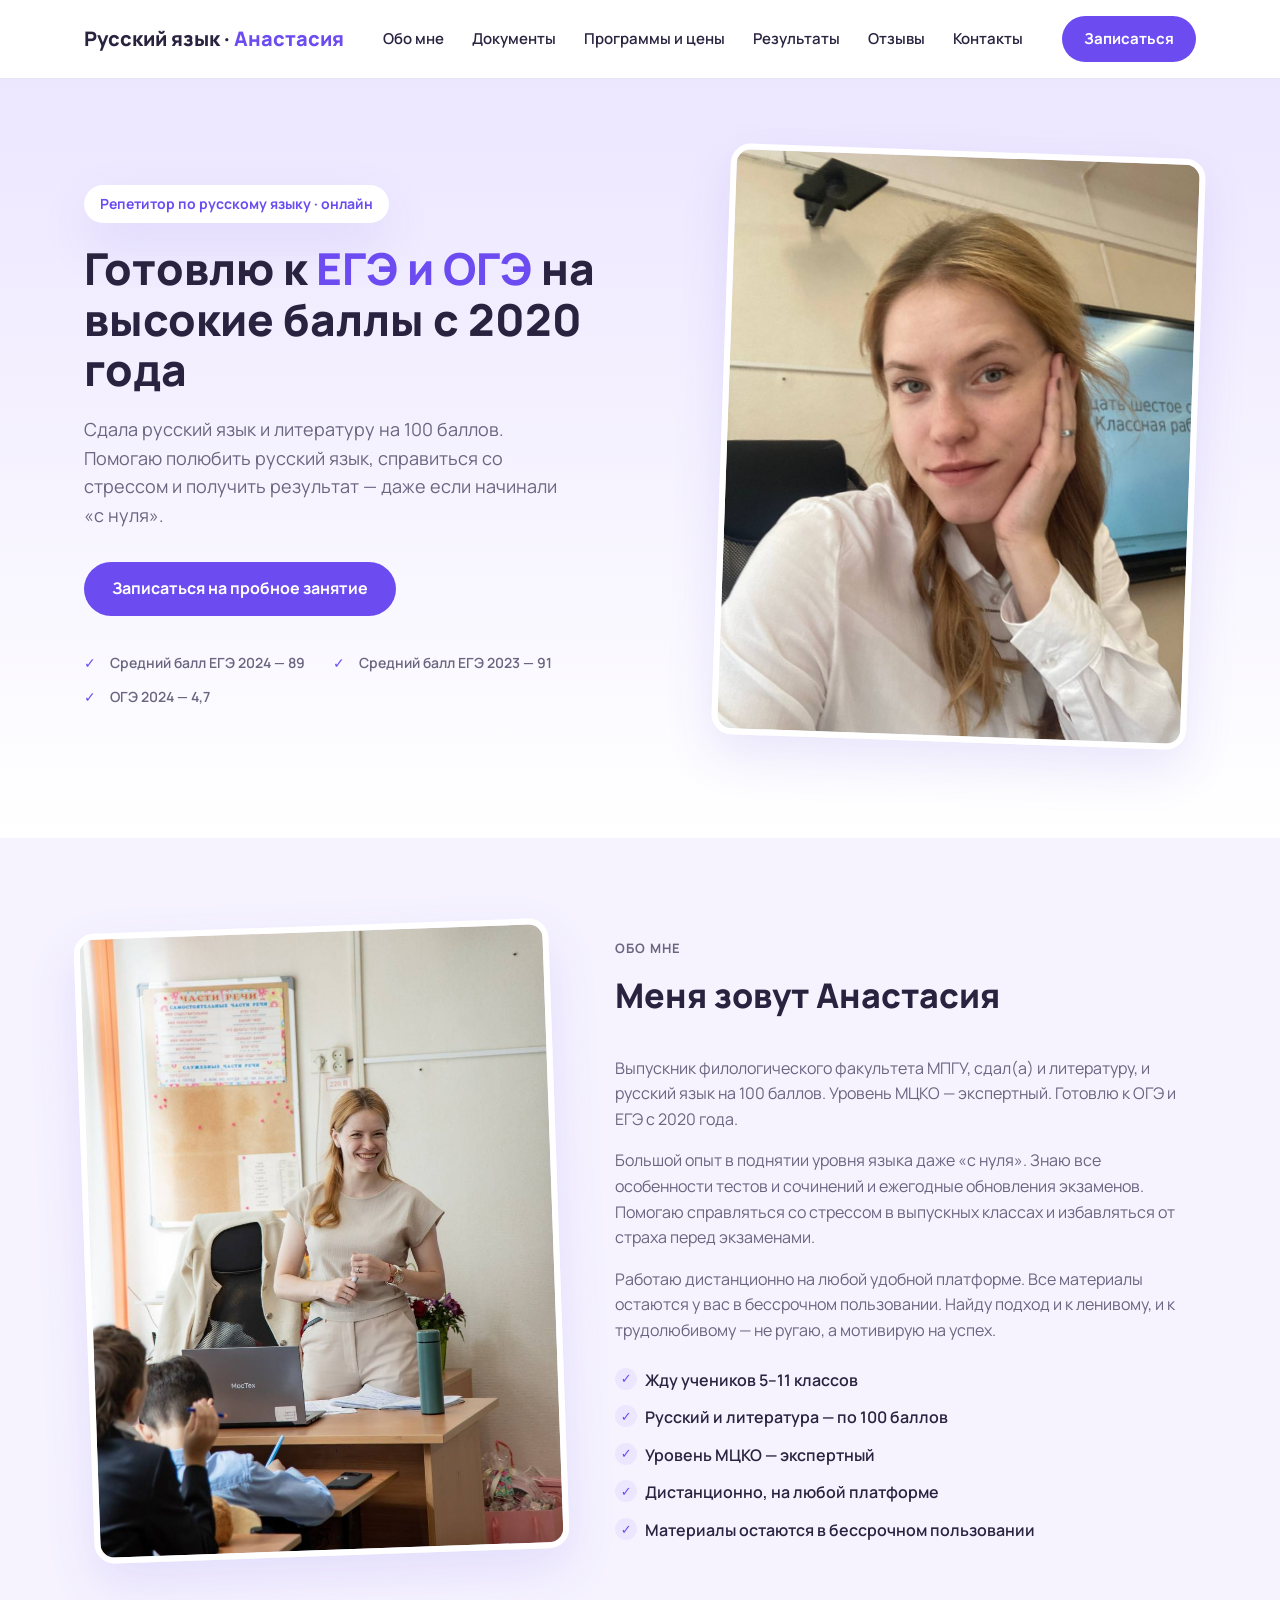
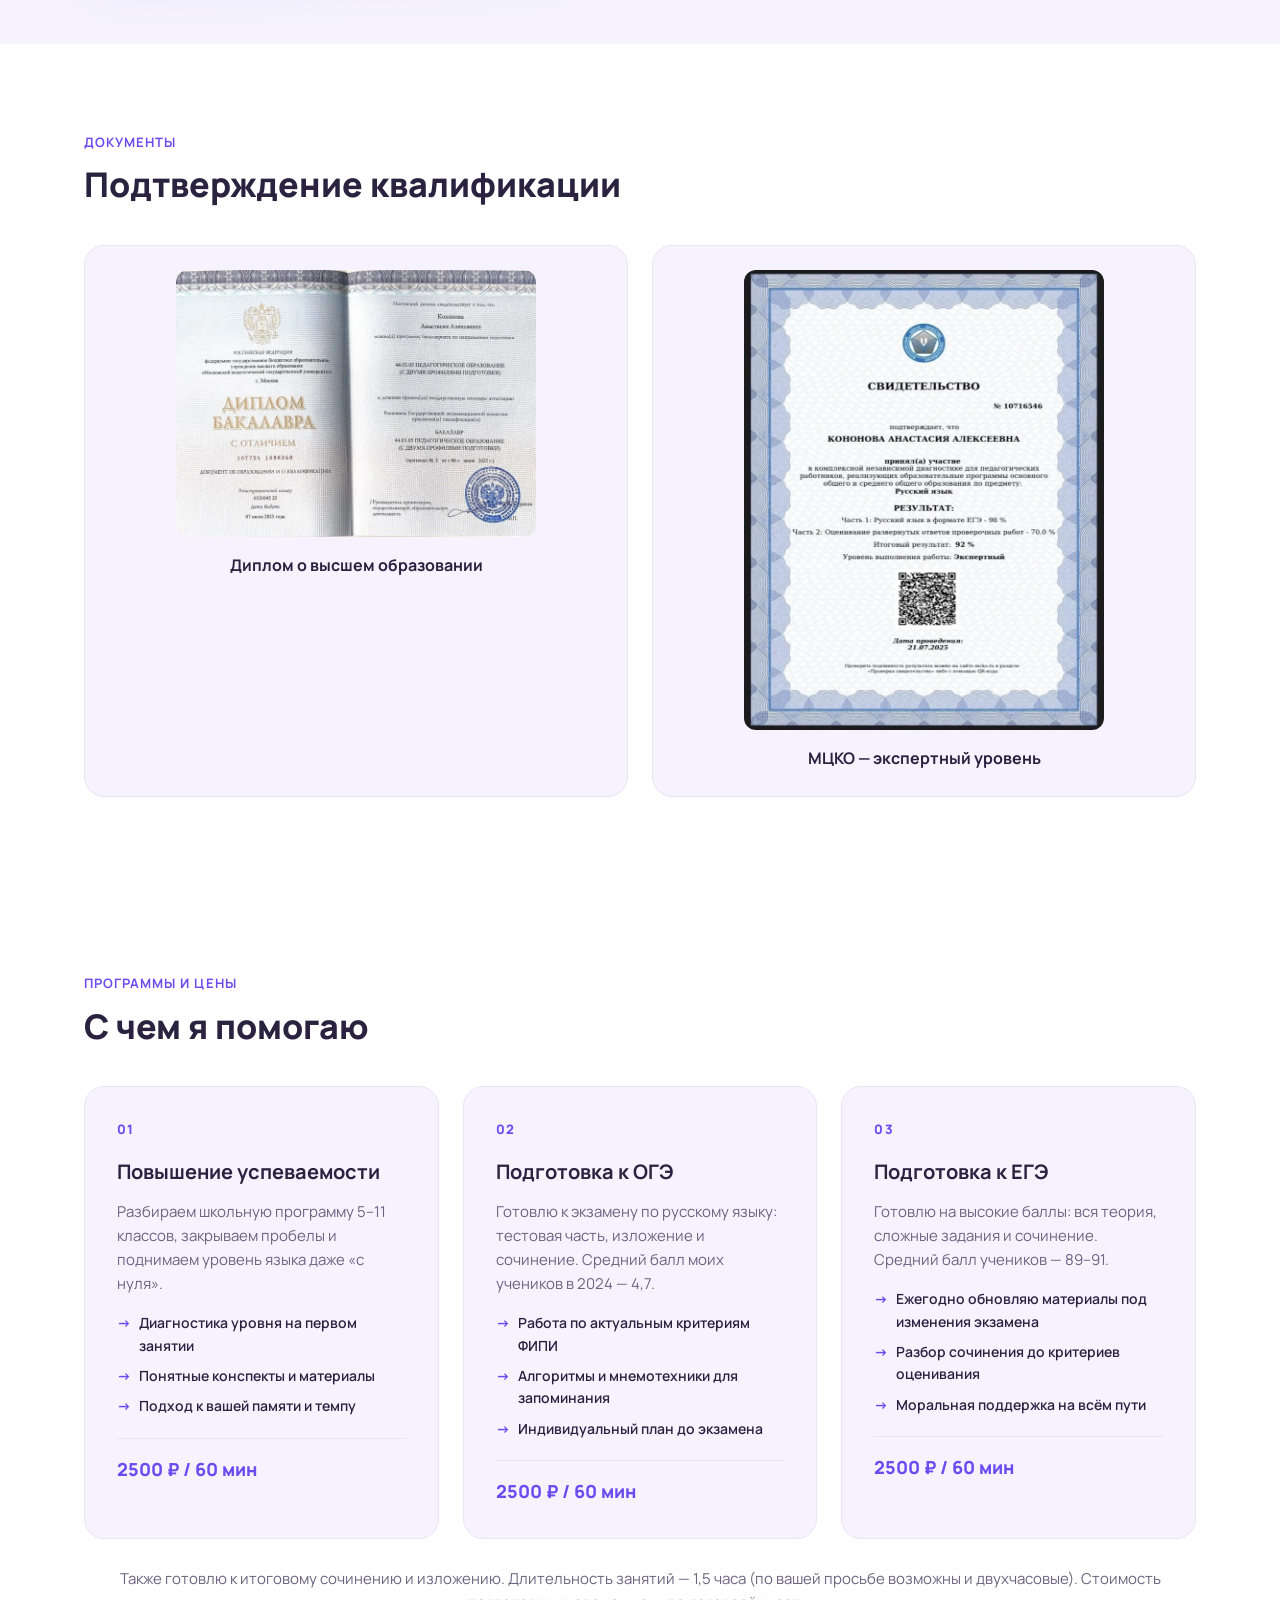
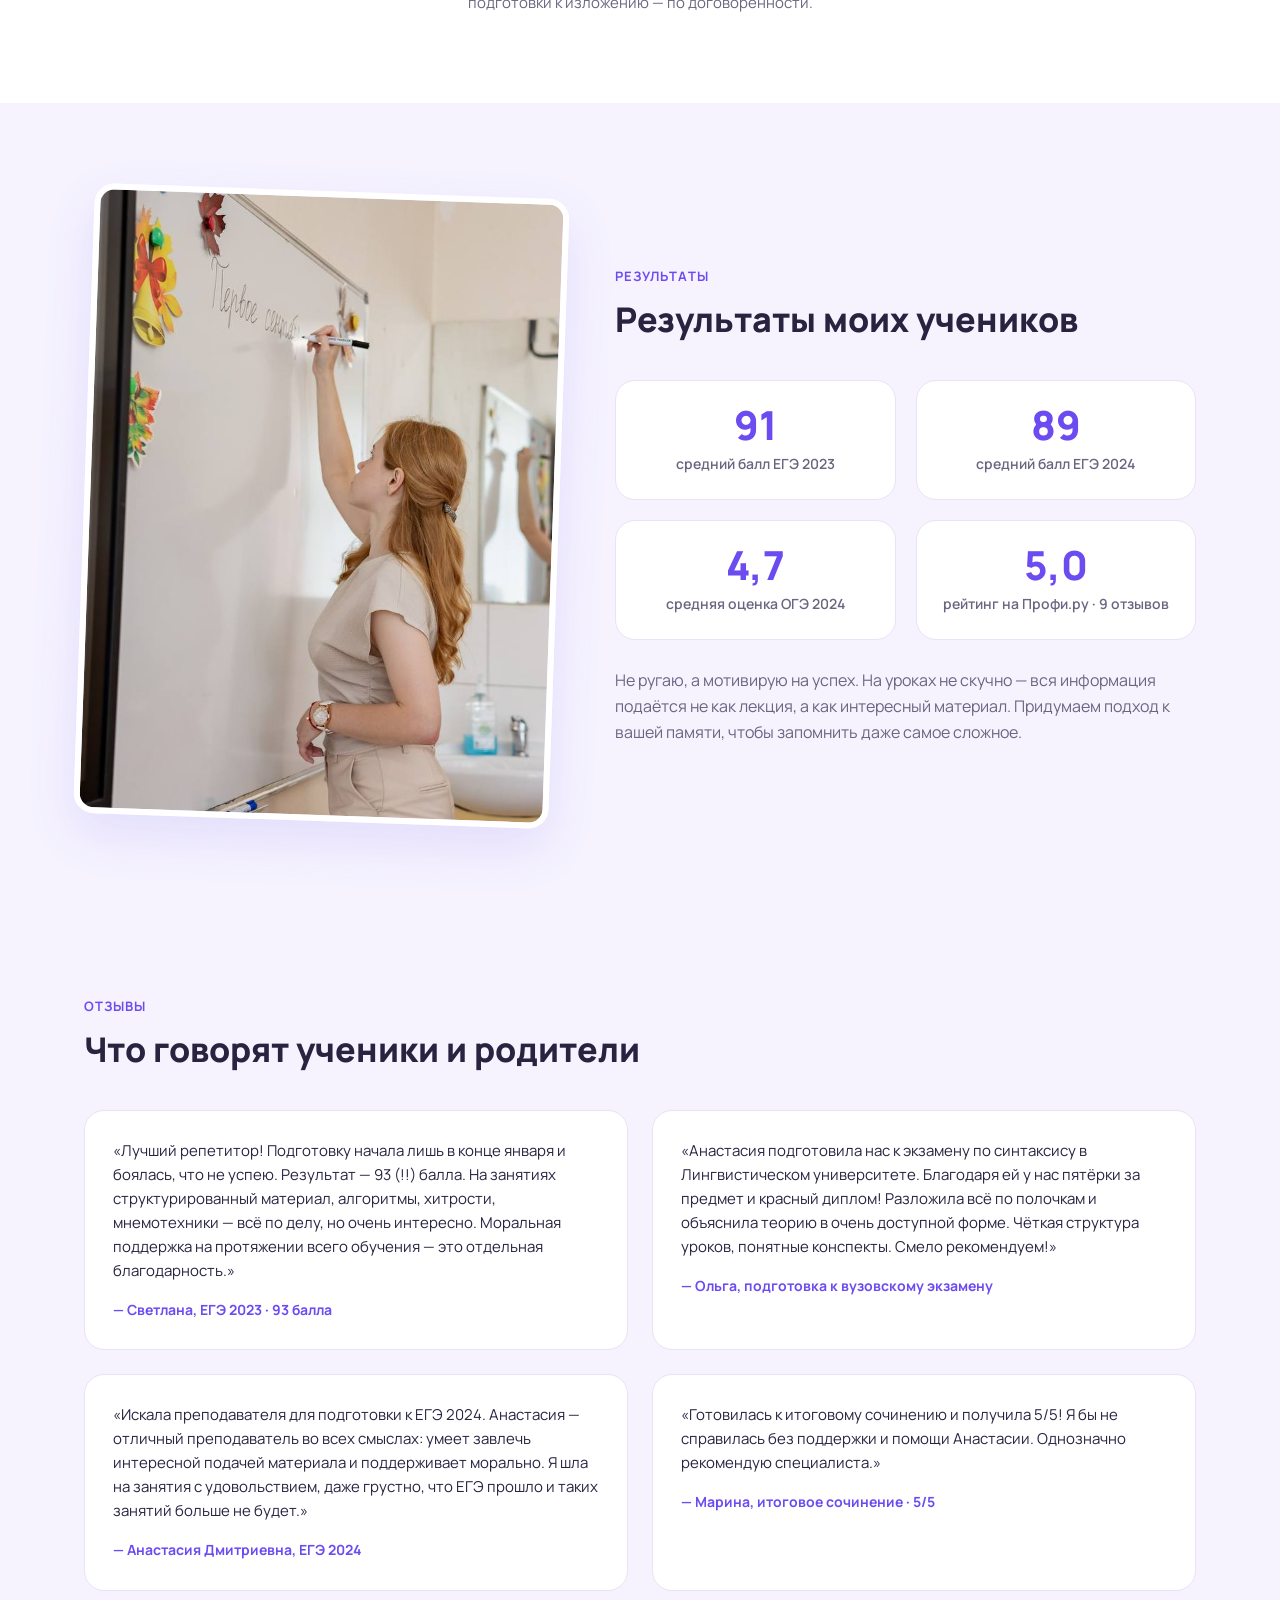
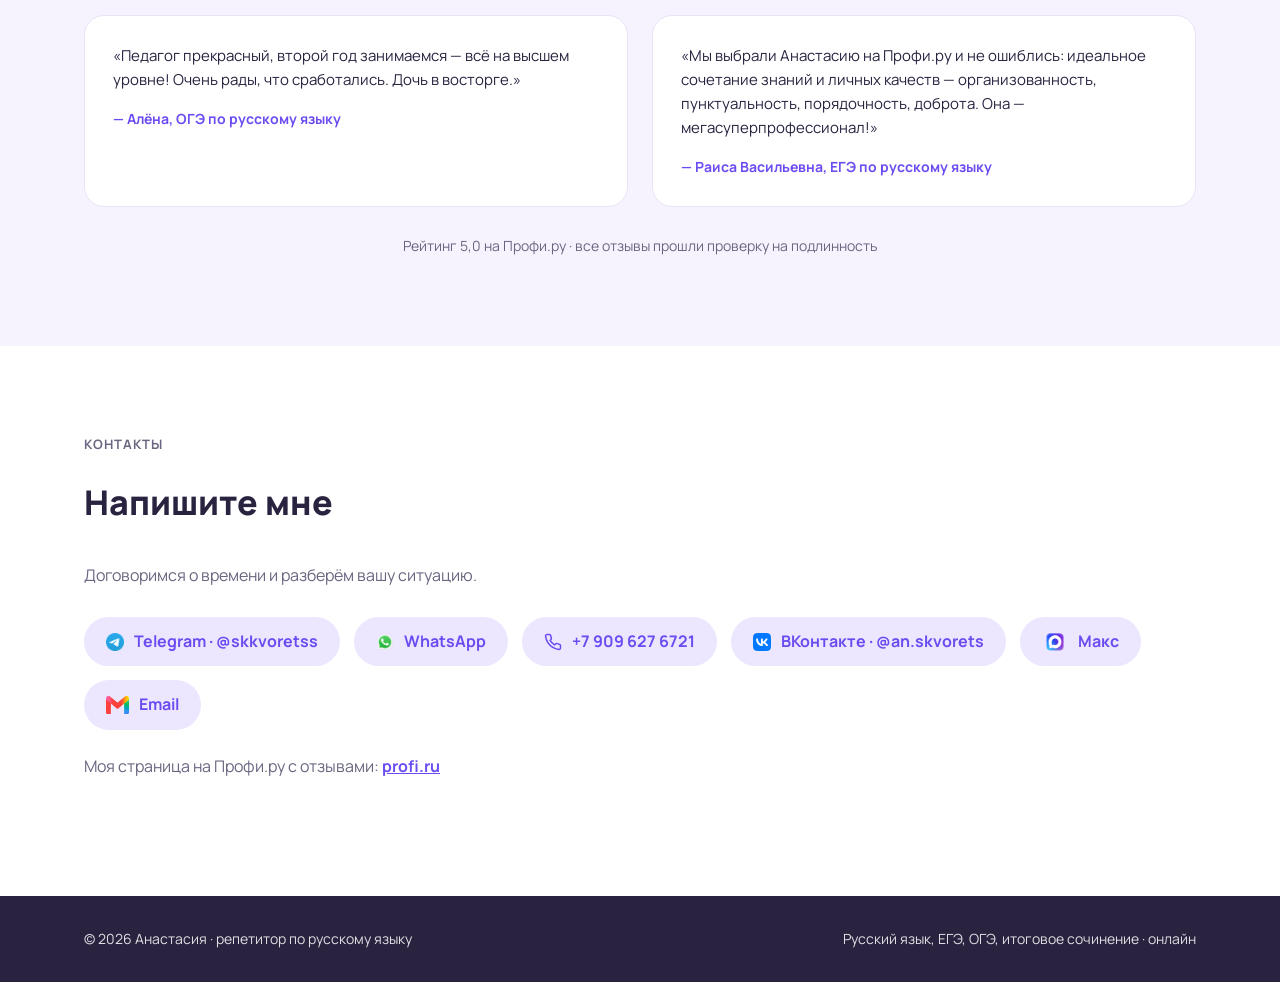
==== commit 80713ecb: "Shorten header logo" ====
--- a/index.html
+++ b/index.html
@@ -14,7 +14,7 @@
 
   <header class="header">
     <div class="container header__inner">
-      <a href="#hero" class="logo">Репетитор по русскому языку · <span>Анастасия</span></a>
+      <a href="#hero" class="logo">Русский язык · <span>Анастасия</span></a>
       <nav class="nav">
         <a href="#about" class="nav__link">Обо мне</a>
         <a href="#documents" class="nav__link">Документы</a>
--- a/style.css
+++ b/style.css
@@ -94,7 +94,7 @@
 
 .logo {
   font-weight: 800;
-  font-size: 17px;
+  font-size: 20px;
   text-decoration: none;
   color: var(--ink);
 }
@@ -472,7 +472,8 @@
 
 .document-card img {
   display: block;
-  max-width: 100%;
+  width: 100%;
+  max-width: 360px;
   height: auto;
   max-height: 460px;
   border-radius: 12px;
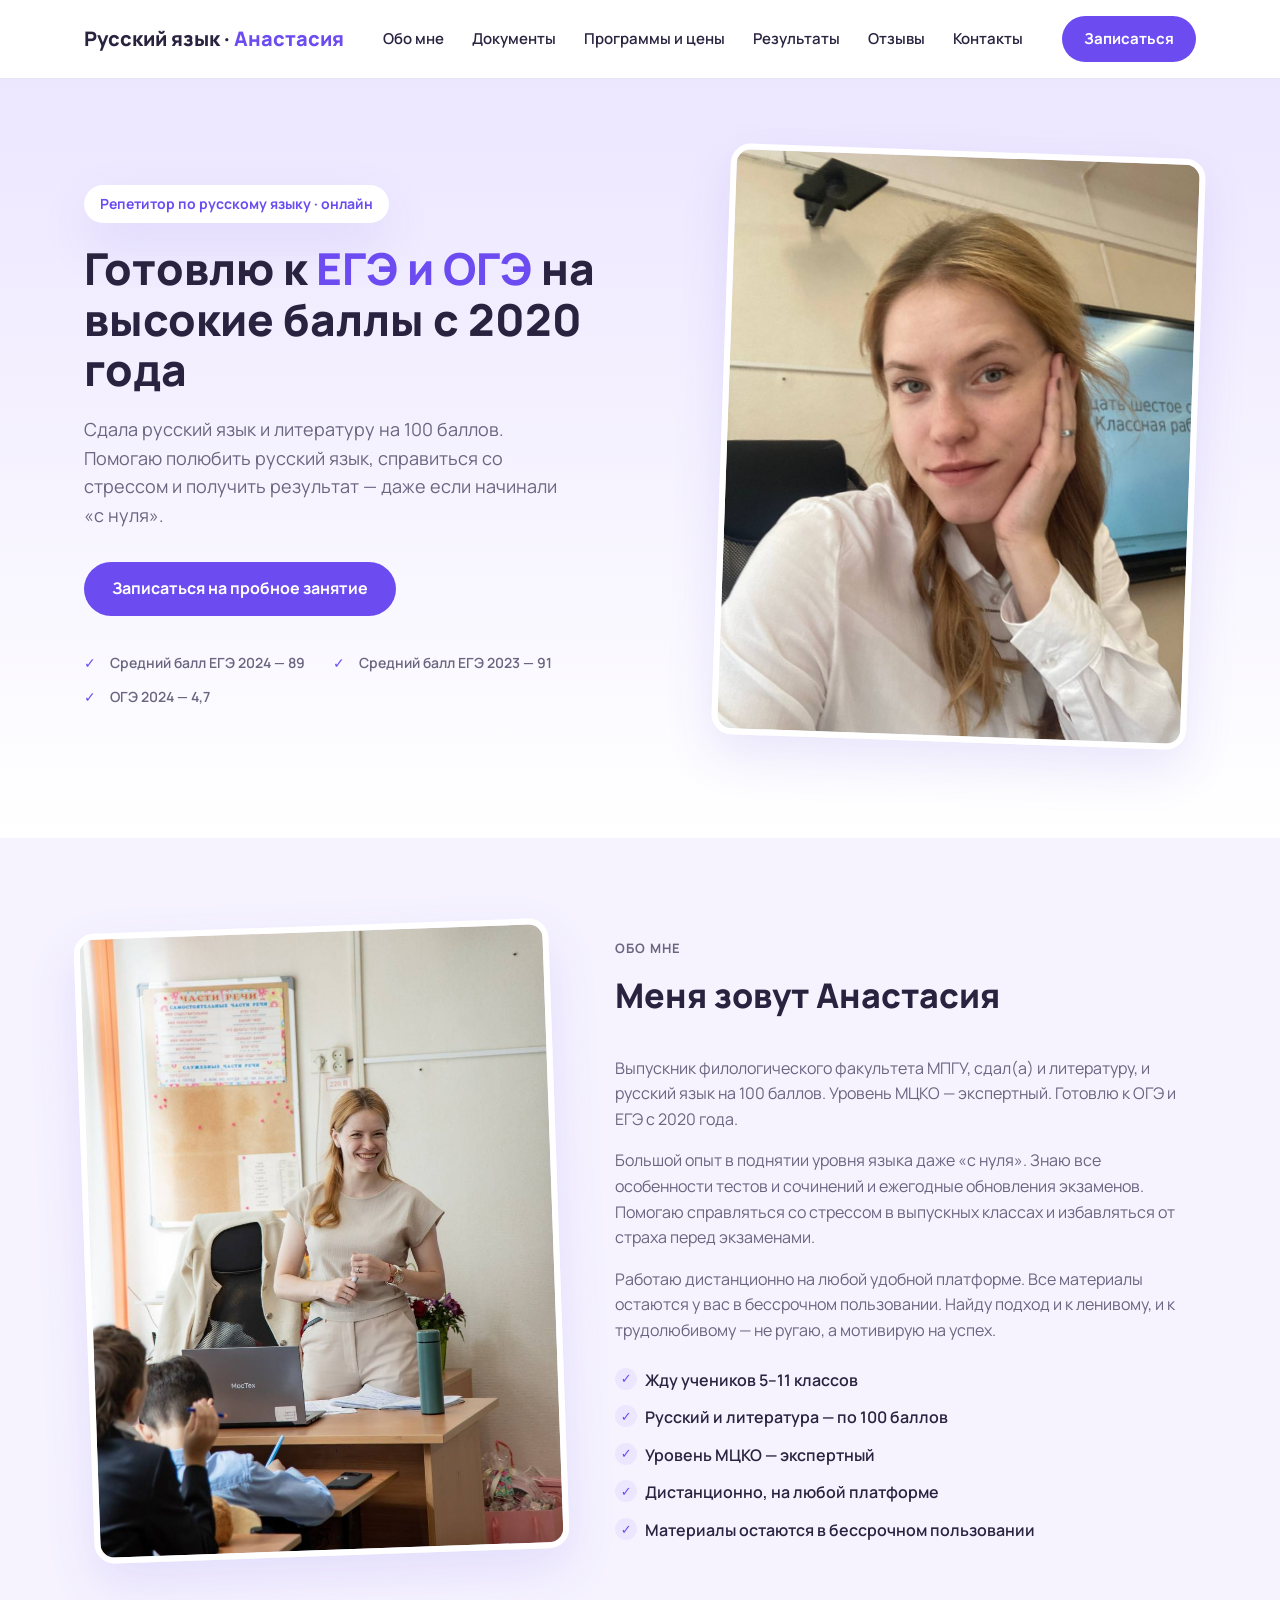
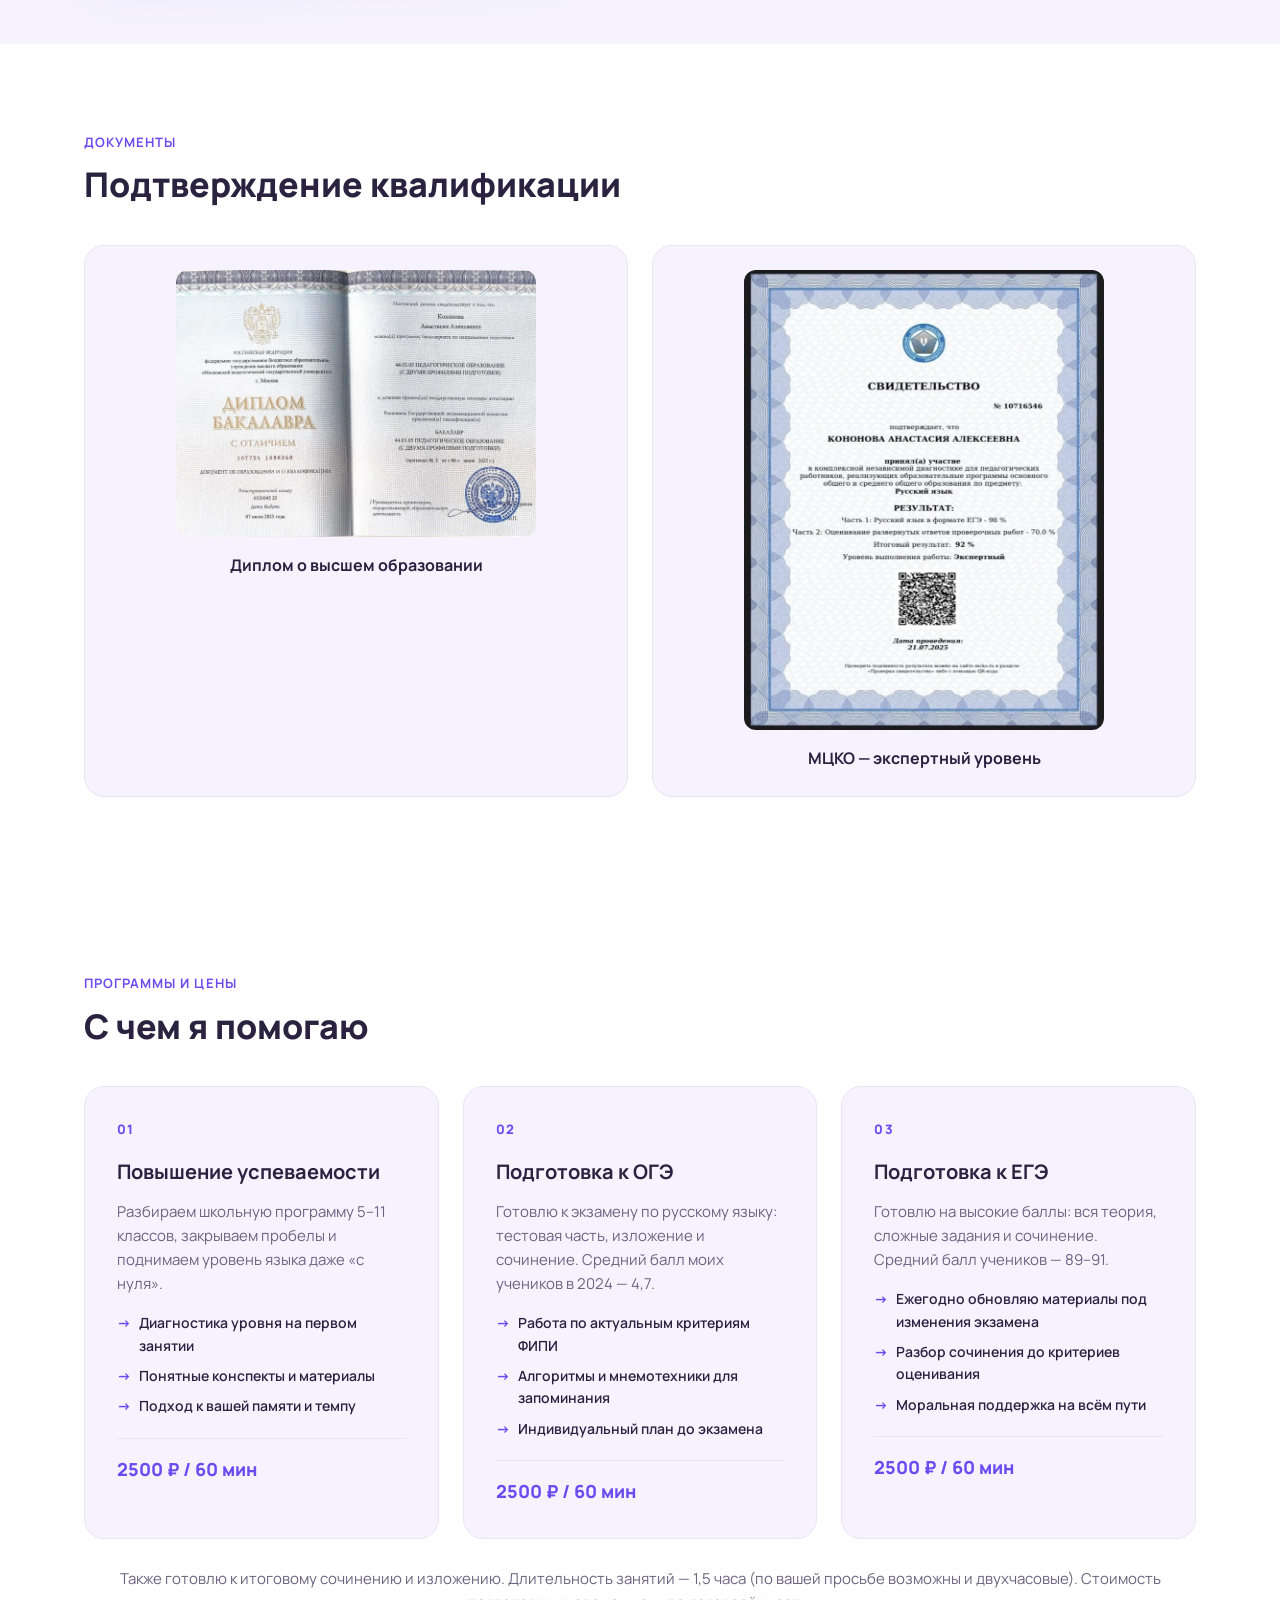
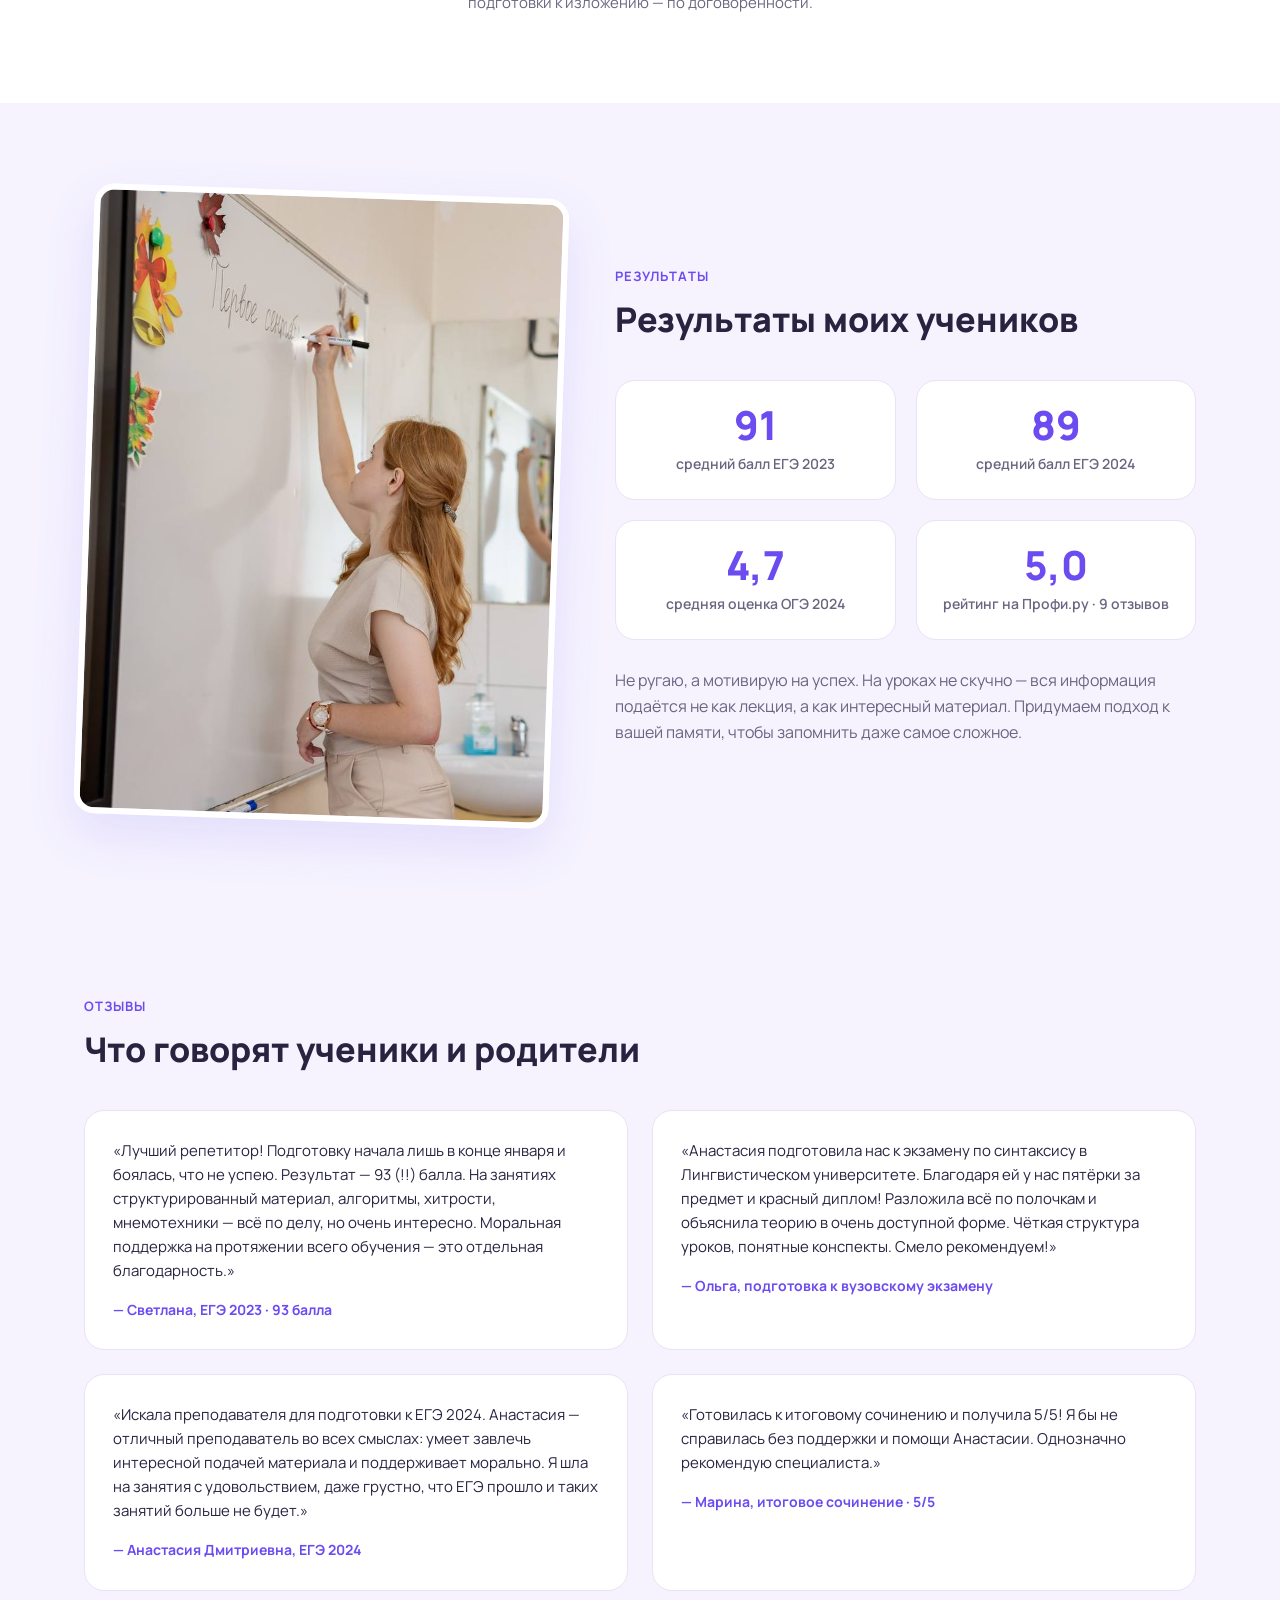
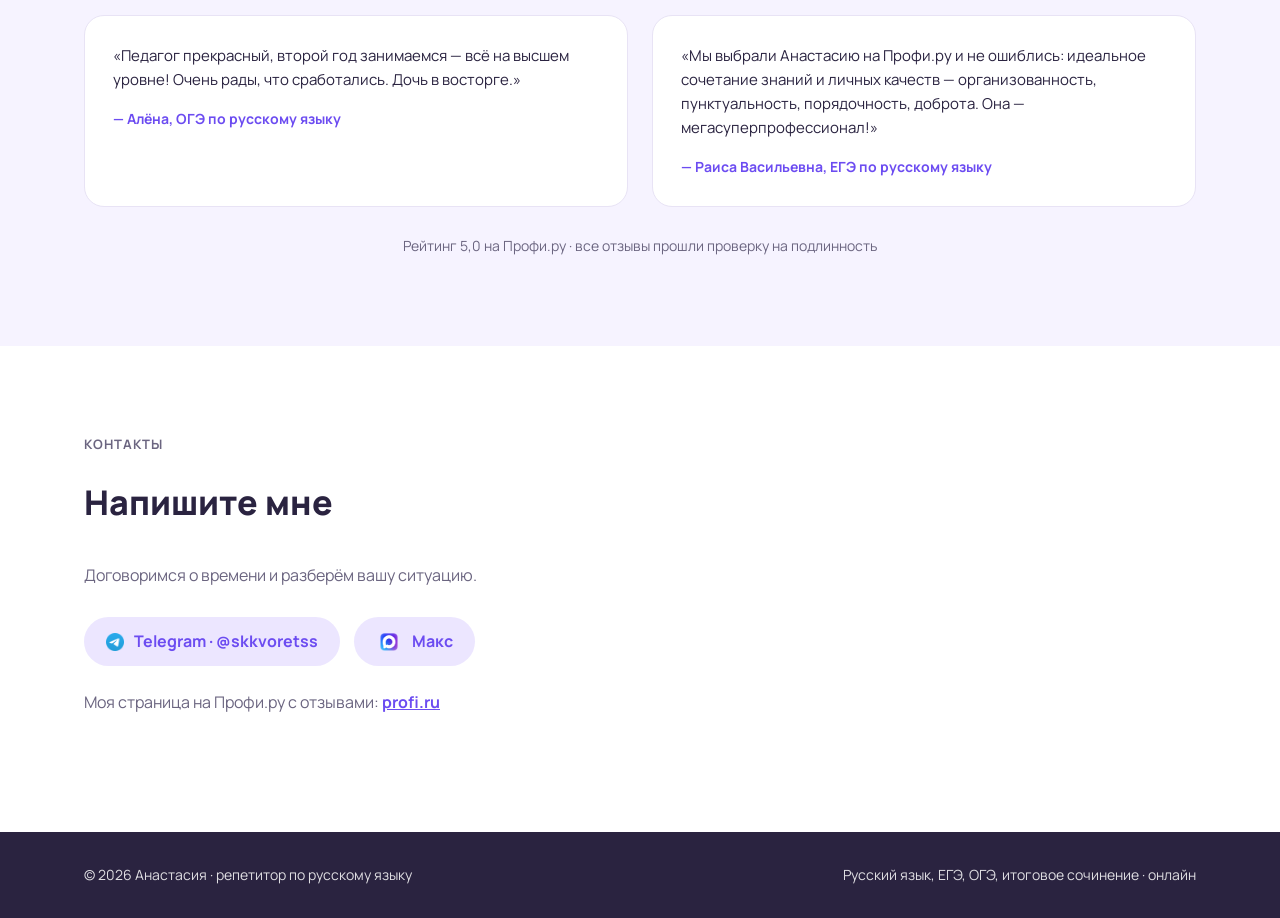
==== commit c3381e0b: "Keep only Telegram and Max in contacts" ====
--- a/index.html
+++ b/index.html
@@ -212,25 +212,9 @@
             <img class="contact-link__logo" height="18" src="Telegram_2019_Logo.svg.webp" alt="Telegram">
             Telegram · @skkvoretss
           </a>
-          <a href="https://wa.me/79096276721" class="contact-link" target="_blank" rel="noopener">
-            <img class="contact-link__logo" height="18" src="WhatsApp.svg.webp" alt="WhatsApp">
-            WhatsApp
-          </a>
-          <a href="tel:+79096276721" class="contact-link">
-            <svg class="contact-link__logo" viewBox="0 0 24 24" fill="none" stroke="currentColor" stroke-width="2" stroke-linecap="round" stroke-linejoin="round" aria-hidden="true"><path d="M22 16.92v3a2 2 0 0 1-2.18 2 19.79 19.79 0 0 1-8.63-3.07 19.5 19.5 0 0 1-6-6A19.79 19.79 0 0 1 2.08 4.18 2 2 0 0 1 4.06 2h3a2 2 0 0 1 2 1.72c.127.96.361 1.903.7 2.81a2 2 0 0 1-.45 2.11L8.09 9.91a16 16 0 0 0 6 6l1.27-1.27a2 2 0 0 1 2.11-.45c.907.339 1.85.573 2.81.7A2 2 0 0 1 22 16.92z"/></svg>
-            +7 909 627 6721
-          </a>
-          <a href="https://vk.com/an.skvorets" class="contact-link" target="_blank" rel="noopener">
-            <img class="contact-link__logo" height="18" src="VK_Compact_Logo_(2021-present).svg.webp" alt="ВКонтакте">
-            ВКонтакте · @an.skvorets
-          </a>
-          <a href="https://max.ru/" class="contact-link" target="_blank" rel="noopener">
+          <a href="https://max.ru/u/f9LHodD0cOInup_62sO_zzVHzflqELfNgTWSWe1jicxXI22HLQkpV7GfAmk" class="contact-link" target="_blank" rel="noopener">
             <img class="contact-link__logo" height="18" src="big_logo_fab6eaa89b.png" alt="Макс">
             Макс
-          </a>
-          <a href="mailto:" class="contact-link">
-            <img class="contact-link__logo" height="18" src="Gmail_icon_(2026).svg.webp" alt="Email">
-            Email
           </a>
         </div>
         <p class="contacts__profi">Моя страница на Профи.ру с отзывами: <a href="https://profi.ru/profile/KononovaAA14" target="_blank" rel="noopener">profi.ru</a></p>
